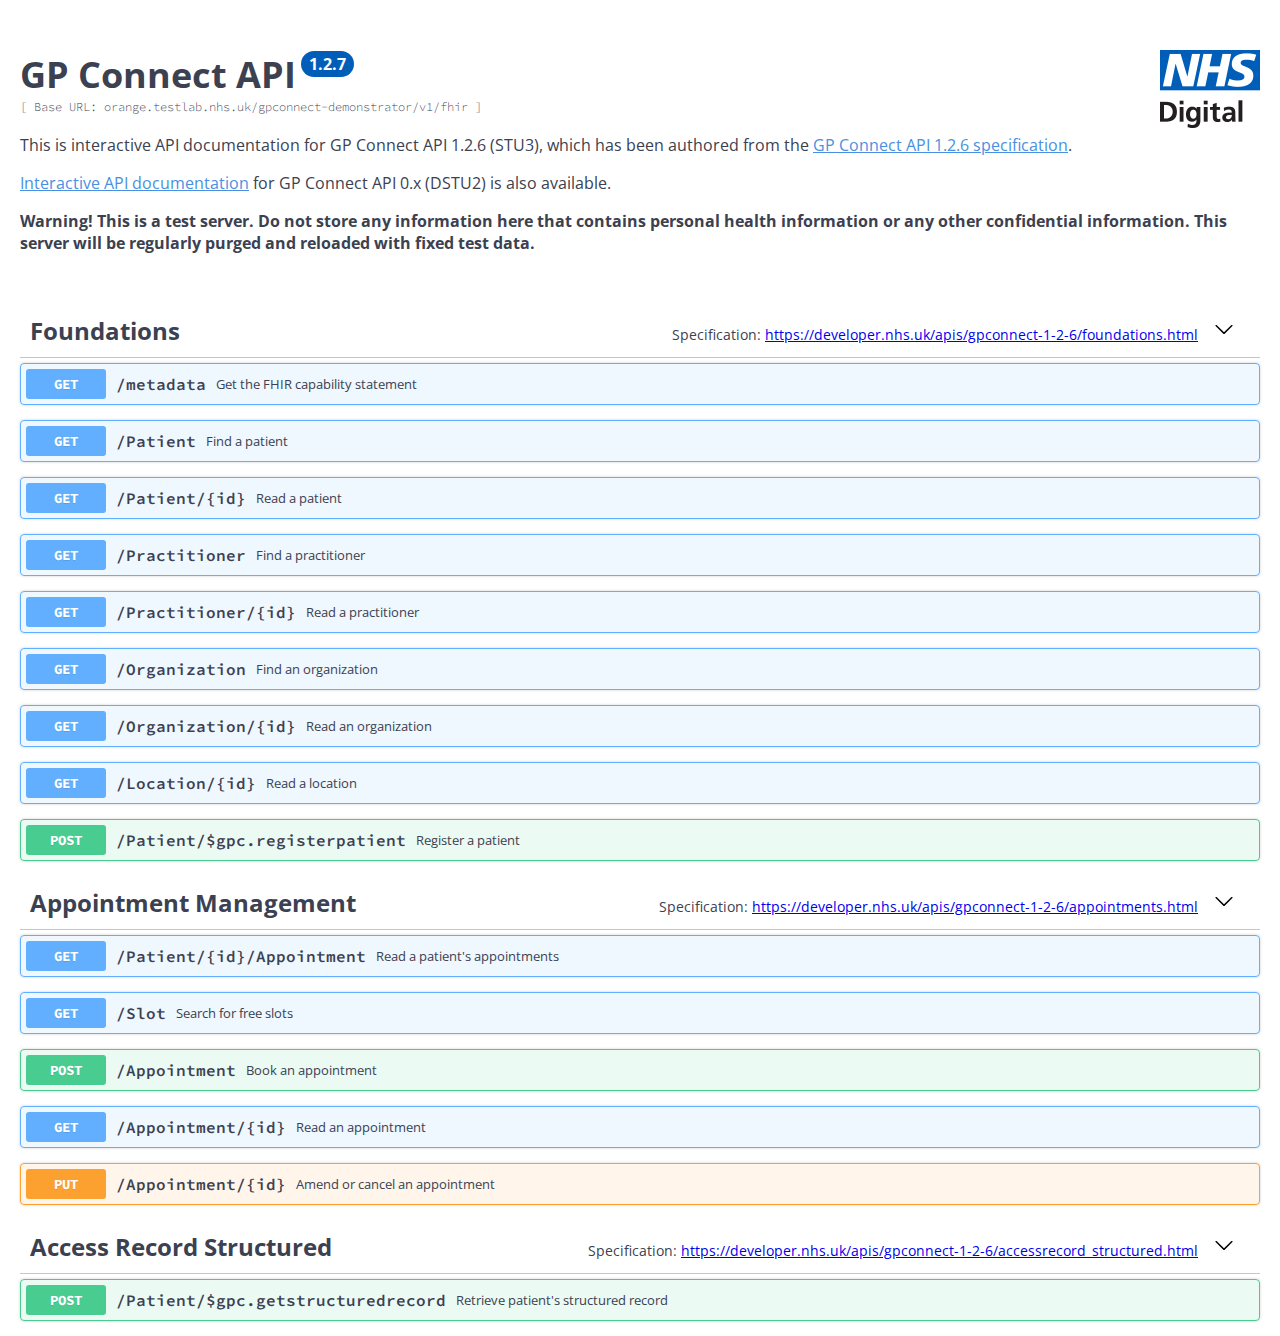
==== appointments/index.html @ 19027435 "1.2.7 changes" ====
<!-- HTML for static distribution bundle build -->
<!DOCTYPE html>
<html lang="en">
<head>
  <meta charset="UTF-8">
  <title>GP Connect 1.x Appointment Management/ Foundations - Interactive API Documentation</title>
  <link href="https://fonts.googleapis.com/css?family=Open+Sans:400,700|Source+Code+Pro:300,600|Titillium+Web:400,600,700" rel="stylesheet">
  <link rel="stylesheet" type="text/css" href="../common-files/swagger-ui/swagger-ui.css" >
  <link rel="stylesheet" type="text/css" href="../common-files/custom-styles.css" >
  <style>
    html
    {
      box-sizing: border-box;
      overflow: -moz-scrollbars-vertical;
      overflow-y: scroll;
    }
    *,
    *:before,
    *:after
    {
      box-sizing: inherit;
    }

    body {
      margin:0;
      /*background: #fafafa;*/
    }
  </style>
</head>

<body>

<svg xmlns="http://www.w3.org/2000/svg" xmlns:xlink="http://www.w3.org/1999/xlink" style="position:absolute;width:0;height:0">
  <defs>
    <symbol viewBox="0 0 20 20" id="unlocked">
          <path d="M15.8 8H14V5.6C14 2.703 12.665 1 10 1 7.334 1 6 2.703 6 5.6V6h2v-.801C8 3.754 8.797 3 10 3c1.203 0 2 .754 2 2.199V8H4c-.553 0-1 .646-1 1.199V17c0 .549.428 1.139.951 1.307l1.197.387C5.672 18.861 6.55 19 7.1 19h5.8c.549 0 1.428-.139 1.951-.307l1.196-.387c.524-.167.953-.757.953-1.306V9.199C17 8.646 16.352 8 15.8 8z"></path>
    </symbol>

    <symbol viewBox="0 0 20 20" id="locked">
      <path d="M15.8 8H14V5.6C14 2.703 12.665 1 10 1 7.334 1 6 2.703 6 5.6V8H4c-.553 0-1 .646-1 1.199V17c0 .549.428 1.139.951 1.307l1.197.387C5.672 18.861 6.55 19 7.1 19h5.8c.549 0 1.428-.139 1.951-.307l1.196-.387c.524-.167.953-.757.953-1.306V9.199C17 8.646 16.352 8 15.8 8zM12 8H8V5.199C8 3.754 8.797 3 10 3c1.203 0 2 .754 2 2.199V8z"/>
    </symbol>

    <symbol viewBox="0 0 20 20" id="close">
      <path d="M14.348 14.849c-.469.469-1.229.469-1.697 0L10 11.819l-2.651 3.029c-.469.469-1.229.469-1.697 0-.469-.469-.469-1.229 0-1.697l2.758-3.15-2.759-3.152c-.469-.469-.469-1.228 0-1.697.469-.469 1.228-.469 1.697 0L10 8.183l2.651-3.031c.469-.469 1.228-.469 1.697 0 .469.469.469 1.229 0 1.697l-2.758 3.152 2.758 3.15c.469.469.469 1.229 0 1.698z"/>
    </symbol>

    <symbol viewBox="0 0 20 20" id="large-arrow">
      <path d="M13.25 10L6.109 2.58c-.268-.27-.268-.707 0-.979.268-.27.701-.27.969 0l7.83 7.908c.268.271.268.709 0 .979l-7.83 7.908c-.268.271-.701.27-.969 0-.268-.269-.268-.707 0-.979L13.25 10z"/>
    </symbol>

    <symbol viewBox="0 0 20 20" id="large-arrow-down">
      <path d="M17.418 6.109c.272-.268.709-.268.979 0s.271.701 0 .969l-7.908 7.83c-.27.268-.707.268-.979 0l-7.908-7.83c-.27-.268-.27-.701 0-.969.271-.268.709-.268.979 0L10 13.25l7.418-7.141z"/>
    </symbol>


    <symbol viewBox="0 0 24 24" id="jump-to">
      <path d="M19 7v4H5.83l3.58-3.59L8 6l-6 6 6 6 1.41-1.41L5.83 13H21V7z"/>
    </symbol>

    <symbol viewBox="0 0 24 24" id="expand">
      <path d="M10 18h4v-2h-4v2zM3 6v2h18V6H3zm3 7h12v-2H6v2z"/>
    </symbol>

  </defs>
</svg>

<div id="swagger-ui"></div>

<script src="../common-files/swagger-ui/swagger-ui-bundle.js"> </script>
<script src="../common-files/swagger-ui/swagger-ui-standalone-preset.js"> </script>
<script src="../common-files/custom-script.js"> </script>
<script>
window.onload = function() {
  
  // Build a system
  const ui = SwaggerUIBundle({
    url: location.protocol + "//" + location.host + location.pathname.substring(0, location.pathname.lastIndexOf('/')) + "/gpconnect-swagger.yaml?" + Math.floor(Math.random() * 1000000000), // prevent caching",
    dom_id: '#swagger-ui',
    deepLinking: true,
    requestInterceptor: function(request) {
      request.headers.Authorization = 'Bearer eyJhbGciOiJub25lIiwidHlwIjoiSldUIn0.' + customScript.processJWTBody(request.headers.Authorization) + '.';
      return request;
    },
    presets: [
      SwaggerUIBundle.presets.apis,
    ],
    plugins: [
      SwaggerUIBundle.plugins.DownloadUrl
    ]
  })

  window.ui = ui
}
</script>
</body>

</html>
---- common-files/swagger-ui/swagger-ui.css ----
.swagger-ui{
  /*! normalize.css v7.0.0 | MIT License | github.com/necolas/normalize.css */font-family:Open Sans,sans-serif;color:#3b4151}.swagger-ui html{line-height:1.15;-ms-text-size-adjust:100%;-webkit-text-size-adjust:100%}.swagger-ui body{margin:0}.swagger-ui article,.swagger-ui aside,.swagger-ui footer,.swagger-ui header,.swagger-ui nav,.swagger-ui section{display:block}.swagger-ui h1{font-size:2em;margin:.67em 0}.swagger-ui figcaption,.swagger-ui figure,.swagger-ui main{display:block}.swagger-ui figure{margin:1em 40px}.swagger-ui hr{-webkit-box-sizing:content-box;box-sizing:content-box;height:0;overflow:visible}.swagger-ui pre{font-family:monospace,monospace;font-size:1em}.swagger-ui a{background-color:transparent;-webkit-text-decoration-skip:objects}.swagger-ui abbr[title]{border-bottom:none;text-decoration:underline;text-decoration:underline dotted}.swagger-ui b,.swagger-ui strong{font-weight:inherit;font-weight:bolder}.swagger-ui code,.swagger-ui kbd,.swagger-ui samp{font-family:monospace,monospace;font-size:1em}.swagger-ui dfn{font-style:italic}.swagger-ui mark{background-color:#ff0;color:#000}.swagger-ui small{font-size:80%}.swagger-ui sub,.swagger-ui sup{font-size:75%;line-height:0;position:relative;vertical-align:baseline}.swagger-ui sub{bottom:-.25em}.swagger-ui sup{top:-.5em}.swagger-ui audio,.swagger-ui video{display:inline-block}.swagger-ui audio:not([controls]){display:none;height:0}.swagger-ui img{border-style:none}.swagger-ui svg:not(:root){overflow:hidden}.swagger-ui button,.swagger-ui input,.swagger-ui optgroup,.swagger-ui select,.swagger-ui textarea{font-family:sans-serif;font-size:100%;line-height:1.15;margin:0}.swagger-ui button,.swagger-ui input{overflow:visible}.swagger-ui button,.swagger-ui select{text-transform:none}.swagger-ui [type=reset],.swagger-ui [type=submit],.swagger-ui button,.swagger-ui html [type=button]{-webkit-appearance:button}.swagger-ui [type=button]::-moz-focus-inner,.swagger-ui [type=reset]::-moz-focus-inner,.swagger-ui [type=submit]::-moz-focus-inner,.swagger-ui button::-moz-focus-inner{border-style:none;padding:0}.swagger-ui [type=button]:-moz-focusring,.swagger-ui [type=reset]:-moz-focusring,.swagger-ui [type=submit]:-moz-focusring,.swagger-ui button:-moz-focusring{outline:1px dotted ButtonText}.swagger-ui fieldset{padding:.35em .75em .625em}.swagger-ui legend{-webkit-box-sizing:border-box;box-sizing:border-box;color:inherit;display:table;max-width:100%;padding:0;white-space:normal}.swagger-ui progress{display:inline-block;vertical-align:baseline}.swagger-ui textarea{overflow:auto}.swagger-ui [type=checkbox],.swagger-ui [type=radio]{-webkit-box-sizing:border-box;box-sizing:border-box;padding:0}.swagger-ui [type=number]::-webkit-inner-spin-button,.swagger-ui [type=number]::-webkit-outer-spin-button{height:auto}.swagger-ui [type=search]{-webkit-appearance:textfield;outline-offset:-2px}.swagger-ui [type=search]::-webkit-search-cancel-button,.swagger-ui [type=search]::-webkit-search-decoration{-webkit-appearance:none}.swagger-ui ::-webkit-file-upload-button{-webkit-appearance:button;font:inherit}.swagger-ui details,.swagger-ui menu{display:block}.swagger-ui summary{display:list-item}.swagger-ui canvas{display:inline-block}.swagger-ui [hidden],.swagger-ui template{display:none}.swagger-ui .debug *{outline:1px solid gold}.swagger-ui .debug-white *{outline:1px solid #fff}.swagger-ui .debug-black *{outline:1px solid #000}.swagger-ui .debug-grid{background:transparent url([data-uri]) repeat 0 0}.swagger-ui .debug-grid-16{background:transparent url([data-uri]) repeat 0 0}.swagger-ui .debug-grid-8-solid{background:#fff url([data-uri]) repeat 0 0}.swagger-ui .debug-grid-16-solid{background:#fff url([data-uri]) repeat 0 0}.swagger-ui .border-box,.swagger-ui a,.swagger-ui article,.swagger-ui body,.swagger-ui code,.swagger-ui dd,.swagger-ui div,.swagger-ui dl,.swagger-ui dt,.swagger-ui fieldset,.swagger-ui footer,.swagger-ui form,.swagger-ui h1,.swagger-ui h2,.swagger-ui h3,.swagger-ui h4,.swagger-ui h5,.swagger-ui h6,.swagger-ui header,.swagger-ui html,.swagger-ui input[type=email],.swagger-ui input[type=number],.swagger-ui input[type=password],.swagger-ui input[type=tel],.swagger-ui input[type=text],.swagger-ui input[type=url],.swagger-ui legend,.swagger-ui li,.swagger-ui main,.swagger-ui ol,.swagger-ui p,.swagger-ui pre,.swagger-ui section,.swagger-ui table,.swagger-ui td,.swagger-ui textarea,.swagger-ui th,.swagger-ui tr,.swagger-ui ul{-webkit-box-sizing:border-box;box-sizing:border-box}.swagger-ui .aspect-ratio{height:0;position:relative}.swagger-ui .aspect-ratio--16x9{padding-bottom:56.25%}.swagger-ui .aspect-ratio--9x16{padding-bottom:177.77%}.swagger-ui .aspect-ratio--4x3{padding-bottom:75%}.swagger-ui .aspect-ratio--3x4{padding-bottom:133.33%}.swagger-ui .aspect-ratio--6x4{padding-bottom:66.6%}.swagger-ui .aspect-ratio--4x6{padding-bottom:150%}.swagger-ui .aspect-ratio--8x5{padding-bottom:62.5%}.swagger-ui .aspect-ratio--5x8{padding-bottom:160%}.swagger-ui .aspect-ratio--7x5{padding-bottom:71.42%}.swagger-ui .aspect-ratio--5x7{padding-bottom:140%}.swagger-ui .aspect-ratio--1x1{padding-bottom:100%}.swagger-ui .aspect-ratio--object{position:absolute;top:0;right:0;bottom:0;left:0;width:100%;height:100%;z-index:100}@media screen and (min-width:30em){.swagger-ui .aspect-ratio-ns{height:0;position:relative}.swagger-ui .aspect-ratio--16x9-ns{padding-bottom:56.25%}.swagger-ui .aspect-ratio--9x16-ns{padding-bottom:177.77%}.swagger-ui .aspect-ratio--4x3-ns{padding-bottom:75%}.swagger-ui .aspect-ratio--3x4-ns{padding-bottom:133.33%}.swagger-ui .aspect-ratio--6x4-ns{padding-bottom:66.6%}.swagger-ui .aspect-ratio--4x6-ns{padding-bottom:150%}.swagger-ui .aspect-ratio--8x5-ns{padding-bottom:62.5%}.swagger-ui .aspect-ratio--5x8-ns{padding-bottom:160%}.swagger-ui .aspect-ratio--7x5-ns{padding-bottom:71.42%}.swagger-ui .aspect-ratio--5x7-ns{padding-bottom:140%}.swagger-ui .aspect-ratio--1x1-ns{padding-bottom:100%}.swagger-ui .aspect-ratio--object-ns{position:absolute;top:0;right:0;bottom:0;left:0;width:100%;height:100%;z-index:100}}@media screen and (min-width:30em) and (max-width:60em){.swagger-ui .aspect-ratio-m{height:0;position:relative}.swagger-ui .aspect-ratio--16x9-m{padding-bottom:56.25%}.swagger-ui .aspect-ratio--9x16-m{padding-bottom:177.77%}.swagger-ui .aspect-ratio--4x3-m{padding-bottom:75%}.swagger-ui .aspect-ratio--3x4-m{padding-bottom:133.33%}.swagger-ui .aspect-ratio--6x4-m{padding-bottom:66.6%}.swagger-ui .aspect-ratio--4x6-m{padding-bottom:150%}.swagger-ui .aspect-ratio--8x5-m{padding-bottom:62.5%}.swagger-ui .aspect-ratio--5x8-m{padding-bottom:160%}.swagger-ui .aspect-ratio--7x5-m{padding-bottom:71.42%}.swagger-ui .aspect-ratio--5x7-m{padding-bottom:140%}.swagger-ui .aspect-ratio--1x1-m{padding-bottom:100%}.swagger-ui .aspect-ratio--object-m{position:absolute;top:0;right:0;bottom:0;left:0;width:100%;height:100%;z-index:100}}@media screen and (min-width:60em){.swagger-ui .aspect-ratio-l{height:0;position:relative}.swagger-ui .aspect-ratio--16x9-l{padding-bottom:56.25%}.swagger-ui .aspect-ratio--9x16-l{padding-bottom:177.77%}.swagger-ui .aspect-ratio--4x3-l{padding-bottom:75%}.swagger-ui .aspect-ratio--3x4-l{padding-bottom:133.33%}.swagger-ui .aspect-ratio--6x4-l{padding-bottom:66.6%}.swagger-ui .aspect-ratio--4x6-l{padding-bottom:150%}.swagger-ui .aspect-ratio--8x5-l{padding-bottom:62.5%}.swagger-ui .aspect-ratio--5x8-l{padding-bottom:160%}.swagger-ui .aspect-ratio--7x5-l{padding-bottom:71.42%}.swagger-ui .aspect-ratio--5x7-l{padding-bottom:140%}.swagger-ui .aspect-ratio--1x1-l{padding-bottom:100%}.swagger-ui .aspect-ratio--object-l{position:absolute;top:0;right:0;bottom:0;left:0;width:100%;height:100%;z-index:100}}.swagger-ui img{max-width:100%}.swagger-ui .cover{background-size:cover!important}.swagger-ui .contain{background-size:contain!important}@media screen and (min-width:30em){.swagger-ui .cover-ns{background-size:cover!important}.swagger-ui .contain-ns{background-size:contain!important}}@media screen and (min-width:30em) and (max-width:60em){.swagger-ui .cover-m{background-size:cover!important}.swagger-ui .contain-m{background-size:contain!important}}@media screen and (min-width:60em){.swagger-ui .cover-l{background-size:cover!important}.swagger-ui .contain-l{background-size:contain!important}}.swagger-ui .bg-center{background-repeat:no-repeat;background-position:50%}.swagger-ui .bg-top{background-repeat:no-repeat;background-position:top}.swagger-ui .bg-right{background-repeat:no-repeat;background-position:100%}.swagger-ui .bg-bottom{background-repeat:no-repeat;background-position:bottom}.swagger-ui .bg-left{background-repeat:no-repeat;background-position:0}@media screen and (min-width:30em){.swagger-ui .bg-center-ns{background-repeat:no-repeat;background-position:50%}.swagger-ui .bg-top-ns{background-repeat:no-repeat;background-position:top}.swagger-ui .bg-right-ns{background-repeat:no-repeat;background-position:100%}.swagger-ui .bg-bottom-ns{background-repeat:no-repeat;background-position:bottom}.swagger-ui .bg-left-ns{background-repeat:no-repeat;background-position:0}}@media screen and (min-width:30em) and (max-width:60em){.swagger-ui .bg-center-m{background-repeat:no-repeat;background-position:50%}.swagger-ui .bg-top-m{background-repeat:no-repeat;background-position:top}.swagger-ui .bg-right-m{background-repeat:no-repeat;background-position:100%}.swagger-ui .bg-bottom-m{background-repeat:no-repeat;background-position:bottom}.swagger-ui .bg-left-m{background-repeat:no-repeat;background-position:0}}@media screen and (min-width:60em){.swagger-ui .bg-center-l{background-repeat:no-repeat;background-position:50%}.swagger-ui .bg-top-l{background-repeat:no-repeat;background-position:top}.swagger-ui .bg-right-l{background-repeat:no-repeat;background-position:100%}.swagger-ui .bg-bottom-l{background-repeat:no-repeat;background-position:bottom}.swagger-ui .bg-left-l{background-repeat:no-repeat;background-position:0}}.swagger-ui .outline{outline:1px solid}.swagger-ui .outline-transparent{outline:1px solid transparent}.swagger-ui .outline-0{outline:0}@media screen and (min-width:30em){.swagger-ui .outline-ns{outline:1px solid}.swagger-ui .outline-transparent-ns{outline:1px solid transparent}.swagger-ui .outline-0-ns{outline:0}}@media screen and (min-width:30em) and (max-width:60em){.swagger-ui .outline-m{outline:1px solid}.swagger-ui .outline-transparent-m{outline:1px solid transparent}.swagger-ui .outline-0-m{outline:0}}@media screen and (min-width:60em){.swagger-ui .outline-l{outline:1px solid}.swagger-ui .outline-transparent-l{outline:1px solid transparent}.swagger-ui .outline-0-l{outline:0}}.swagger-ui .ba{border-style:solid;border-width:1px}.swagger-ui .bt{border-top-style:solid;border-top-width:1px}.swagger-ui .br{border-right-style:solid;border-right-width:1px}.swagger-ui .bb{border-bottom-style:solid;border-bottom-width:1px}.swagger-ui .bl{border-left-style:solid;border-left-width:1px}.swagger-ui .bn{border-style:none;border-width:0}@media screen and (min-width:30em){.swagger-ui .ba-ns{border-style:solid;border-width:1px}.swagger-ui .bt-ns{border-top-style:solid;border-top-width:1px}.swagger-ui .br-ns{border-right-style:solid;border-right-width:1px}.swagger-ui .bb-ns{border-bottom-style:solid;border-bottom-width:1px}.swagger-ui .bl-ns{border-left-style:solid;border-left-width:1px}.swagger-ui .bn-ns{border-style:none;border-width:0}}@media screen and (min-width:30em) and (max-width:60em){.swagger-ui .ba-m{border-style:solid;border-width:1px}.swagger-ui .bt-m{border-top-style:solid;border-top-width:1px}.swagger-ui .br-m{border-right-style:solid;border-right-width:1px}.swagger-ui .bb-m{border-bottom-style:solid;border-bottom-width:1px}.swagger-ui .bl-m{border-left-style:solid;border-left-width:1px}.swagger-ui .bn-m{border-style:none;border-width:0}}@media screen and (min-width:60em){.swagger-ui .ba-l{border-style:solid;border-width:1px}.swagger-ui .bt-l{border-top-style:solid;border-top-width:1px}.swagger-ui .br-l{border-right-style:solid;border-right-width:1px}.swagger-ui .bb-l{border-bottom-style:solid;border-bottom-width:1px}.swagger-ui .bl-l{border-left-style:solid;border-left-width:1px}.swagger-ui .bn-l{border-style:none;border-width:0}}.swagger-ui .b--black{border-color:#000}.swagger-ui .b--near-black{border-color:#111}.swagger-ui .b--dark-gray{border-color:#333}.swagger-ui .b--mid-gray{border-color:#555}.swagger-ui .b--gray{border-color:#777}.swagger-ui .b--silver{border-color:#999}.swagger-ui .b--light-silver{border-color:#aaa}.swagger-ui .b--moon-gray{border-color:#ccc}.swagger-ui .b--light-gray{border-color:#eee}.swagger-ui .b--near-white{border-color:#f4f4f4}.swagger-ui .b--white{border-color:#fff}.swagger-ui .b--white-90{border-color:hsla(0,0%,100%,.9)}.swagger-ui .b--white-80{border-color:hsla(0,0%,100%,.8)}.swagger-ui .b--white-70{border-color:hsla(0,0%,100%,.7)}.swagger-ui .b--white-60{border-color:hsla(0,0%,100%,.6)}.swagger-ui .b--white-50{border-color:hsla(0,0%,100%,.5)}.swagger-ui .b--white-40{border-color:hsla(0,0%,100%,.4)}.swagger-ui .b--white-30{border-color:hsla(0,0%,100%,.3)}.swagger-ui .b--white-20{border-color:hsla(0,0%,100%,.2)}.swagger-ui .b--white-10{border-color:hsla(0,0%,100%,.1)}.swagger-ui .b--white-05{border-color:hsla(0,0%,100%,.05)}.swagger-ui .b--white-025{border-color:hsla(0,0%,100%,.025)}.swagger-ui .b--white-0125{border-color:hsla(0,0%,100%,.0125)}.swagger-ui .b--black-90{border-color:rgba(0,0,0,.9)}.swagger-ui .b--black-80{border-color:rgba(0,0,0,.8)}.swagger-ui .b--black-70{border-color:rgba(0,0,0,.7)}.swagger-ui .b--black-60{border-color:rgba(0,0,0,.6)}.swagger-ui .b--black-50{border-color:rgba(0,0,0,.5)}.swagger-ui .b--black-40{border-color:rgba(0,0,0,.4)}.swagger-ui .b--black-30{border-color:rgba(0,0,0,.3)}.swagger-ui .b--black-20{border-color:rgba(0,0,0,.2)}.swagger-ui .b--black-10{border-color:rgba(0,0,0,.1)}.swagger-ui .b--black-05{border-color:rgba(0,0,0,.05)}.swagger-ui .b--black-025{border-color:rgba(0,0,0,.025)}.swagger-ui .b--black-0125{border-color:rgba(0,0,0,.0125)}.swagger-ui .b--dark-red{border-color:#e7040f}.swagger-ui .b--red{border-color:#ff4136}.swagger-ui .b--light-red{border-color:#ff725c}.swagger-ui .b--orange{border-color:#ff6300}.swagger-ui .b--gold{border-color:#ffb700}.swagger-ui .b--yellow{border-color:gold}.swagger-ui .b--light-yellow{border-color:#fbf1a9}.swagger-ui .b--purple{border-color:#5e2ca5}.swagger-ui .b--light-purple{border-color:#a463f2}.swagger-ui .b--dark-pink{border-color:#d5008f}.swagger-ui .b--hot-pink{border-color:#ff41b4}.swagger-ui .b--pink{border-color:#ff80cc}.swagger-ui .b--light-pink{border-color:#ffa3d7}.swagger-ui .b--dark-green{border-color:#137752}.swagger-ui .b--green{border-color:#19a974}.swagger-ui .b--light-green{border-color:#9eebcf}.swagger-ui .b--navy{border-color:#001b44}.swagger-ui .b--dark-blue{border-color:#00449e}.swagger-ui .b--blue{border-color:#357edd}.swagger-ui .b--light-blue{border-color:#96ccff}.swagger-ui .b--lightest-blue{border-color:#cdecff}.swagger-ui .b--washed-blue{border-color:#f6fffe}.swagger-ui .b--washed-green{border-color:#e8fdf5}.swagger-ui .b--washed-yellow{border-color:#fffceb}.swagger-ui .b--washed-red{border-color:#ffdfdf}.swagger-ui .b--transparent{border-color:transparent}.swagger-ui .b--inherit{border-color:inherit}.swagger-ui .br0{border-radius:0}.swagger-ui .br1{border-radius:.125rem}.swagger-ui .br2{border-radius:.25rem}.swagger-ui .br3{border-radius:.5rem}.swagger-ui .br4{border-radius:1rem}.swagger-ui .br-100{border-radius:100%}.swagger-ui .br-pill{border-radius:9999px}.swagger-ui .br--bottom{border-top-left-radius:0;border-top-right-radius:0}.swagger-ui .br--top{border-bottom-left-radius:0;border-bottom-right-radius:0}.swagger-ui .br--right{border-top-left-radius:0;border-bottom-left-radius:0}.swagger-ui .br--left{border-top-right-radius:0;border-bottom-right-radius:0}@media screen and (min-width:30em){.swagger-ui .br0-ns{border-radius:0}.swagger-ui .br1-ns{border-radius:.125rem}.swagger-ui .br2-ns{border-radius:.25rem}.swagger-ui .br3-ns{border-radius:.5rem}.swagger-ui .br4-ns{border-radius:1rem}.swagger-ui .br-100-ns{border-radius:100%}.swagger-ui .br-pill-ns{border-radius:9999px}.swagger-ui .br--bottom-ns{border-top-left-radius:0;border-top-right-radius:0}.swagger-ui .br--top-ns{border-bottom-left-radius:0;border-bottom-right-radius:0}.swagger-ui .br--right-ns{border-top-left-radius:0;border-bottom-left-radius:0}.swagger-ui .br--left-ns{border-top-right-radius:0;border-bottom-right-radius:0}}@media screen and (min-width:30em) and (max-width:60em){.swagger-ui .br0-m{border-radius:0}.swagger-ui .br1-m{border-radius:.125rem}.swagger-ui .br2-m{border-radius:.25rem}.swagger-ui .br3-m{border-radius:.5rem}.swagger-ui .br4-m{border-radius:1rem}.swagger-ui .br-100-m{border-radius:100%}.swagger-ui .br-pill-m{border-radius:9999px}.swagger-ui .br--bottom-m{border-top-left-radius:0;border-top-right-radius:0}.swagger-ui .br--top-m{border-bottom-left-radius:0;border-bottom-right-radius:0}.swagger-ui .br--right-m{border-top-left-radius:0;border-bottom-left-radius:0}.swagger-ui .br--left-m{border-top-right-radius:0;border-bottom-right-radius:0}}@media screen and (min-width:60em){.swagger-ui .br0-l{border-radius:0}.swagger-ui .br1-l{border-radius:.125rem}.swagger-ui .br2-l{border-radius:.25rem}.swagger-ui .br3-l{border-radius:.5rem}.swagger-ui .br4-l{border-radius:1rem}.swagger-ui .br-100-l{border-radius:100%}.swagger-ui .br-pill-l{border-radius:9999px}.swagger-ui .br--bottom-l{border-radius-top-left:0;border-radius-top-right:0}.swagger-ui .br--top-l{border-bottom-left-radius:0;border-bottom-right-radius:0}.swagger-ui .br--right-l{border-top-left-radius:0;border-bottom-left-radius:0}.swagger-ui .br--left-l{border-top-right-radius:0;border-bottom-right-radius:0}}.swagger-ui .b--dotted{border-style:dotted}.swagger-ui .b--dashed{border-style:dashed}.swagger-ui .b--solid{border-style:solid}.swagger-ui .b--none{border-style:none}@media screen and (min-width:30em){.swagger-ui .b--dotted-ns{border-style:dotted}.swagger-ui .b--dashed-ns{border-style:dashed}.swagger-ui .b--solid-ns{border-style:solid}.swagger-ui .b--none-ns{border-style:none}}@media screen and (min-width:30em) and (max-width:60em){.swagger-ui .b--dotted-m{border-style:dotted}.swagger-ui .b--dashed-m{border-style:dashed}.swagger-ui .b--solid-m{border-style:solid}.swagger-ui .b--none-m{border-style:none}}@media screen and (min-width:60em){.swagger-ui .b--dotted-l{border-style:dotted}.swagger-ui .b--dashed-l{border-style:dashed}.swagger-ui .b--solid-l{border-style:solid}.swagger-ui .b--none-l{border-style:none}}.swagger-ui .bw0{border-width:0}.swagger-ui .bw1{border-width:.125rem}.swagger-ui .bw2{border-width:.25rem}.swagger-ui .bw3{border-width:.5rem}.swagger-ui .bw4{border-width:1rem}.swagger-ui .bw5{border-width:2rem}.swagger-ui .bt-0{border-top-width:0}.swagger-ui .br-0{border-right-width:0}.swagger-ui .bb-0{border-bottom-width:0}.swagger-ui .bl-0{border-left-width:0}@media screen and (min-width:30em){.swagger-ui .bw0-ns{border-width:0}.swagger-ui .bw1-ns{border-width:.125rem}.swagger-ui .bw2-ns{border-width:.25rem}.swagger-ui .bw3-ns{border-width:.5rem}.swagger-ui .bw4-ns{border-width:1rem}.swagger-ui .bw5-ns{border-width:2rem}.swagger-ui .bt-0-ns{border-top-width:0}.swagger-ui .br-0-ns{border-right-width:0}.swagger-ui .bb-0-ns{border-bottom-width:0}.swagger-ui .bl-0-ns{border-left-width:0}}@media screen and (min-width:30em) and (max-width:60em){.swagger-ui .bw0-m{border-width:0}.swagger-ui .bw1-m{border-width:.125rem}.swagger-ui .bw2-m{border-width:.25rem}.swagger-ui .bw3-m{border-width:.5rem}.swagger-ui .bw4-m{border-width:1rem}.swagger-ui .bw5-m{border-width:2rem}.swagger-ui .bt-0-m{border-top-width:0}.swagger-ui .br-0-m{border-right-width:0}.swagger-ui .bb-0-m{border-bottom-width:0}.swagger-ui .bl-0-m{border-left-width:0}}@media screen and (min-width:60em){.swagger-ui .bw0-l{border-width:0}.swagger-ui .bw1-l{border-width:.125rem}.swagger-ui .bw2-l{border-width:.25rem}.swagger-ui .bw3-l{border-width:.5rem}.swagger-ui .bw4-l{border-width:1rem}.swagger-ui .bw5-l{border-width:2rem}.swagger-ui .bt-0-l{border-top-width:0}.swagger-ui .br-0-l{border-right-width:0}.swagger-ui .bb-0-l{border-bottom-width:0}.swagger-ui .bl-0-l{border-left-width:0}}.swagger-ui .shadow-1{-webkit-box-shadow:0 0 4px 2px rgba(0,0,0,.2);box-shadow:0 0 4px 2px rgba(0,0,0,.2)}.swagger-ui .shadow-2{-webkit-box-shadow:0 0 8px 2px rgba(0,0,0,.2);box-shadow:0 0 8px 2px rgba(0,0,0,.2)}.swagger-ui .shadow-3{-webkit-box-shadow:2px 2px 4px 2px rgba(0,0,0,.2);box-shadow:2px 2px 4px 2px rgba(0,0,0,.2)}.swagger-ui .shadow-4{-webkit-box-shadow:2px 2px 8px 0 rgba(0,0,0,.2);box-shadow:2px 2px 8px 0 rgba(0,0,0,.2)}.swagger-ui .shadow-5{-webkit-box-shadow:4px 4px 8px 0 rgba(0,0,0,.2);box-shadow:4px 4px 8px 0 rgba(0,0,0,.2)}@media screen and (min-width:30em){.swagger-ui .shadow-1-ns{-webkit-box-shadow:0 0 4px 2px rgba(0,0,0,.2);box-shadow:0 0 4px 2px rgba(0,0,0,.2)}.swagger-ui .shadow-2-ns{-webkit-box-shadow:0 0 8px 2px rgba(0,0,0,.2);box-shadow:0 0 8px 2px rgba(0,0,0,.2)}.swagger-ui .shadow-3-ns{-webkit-box-shadow:2px 2px 4px 2px rgba(0,0,0,.2);box-shadow:2px 2px 4px 2px rgba(0,0,0,.2)}.swagger-ui .shadow-4-ns{-webkit-box-shadow:2px 2px 8px 0 rgba(0,0,0,.2);box-shadow:2px 2px 8px 0 rgba(0,0,0,.2)}.swagger-ui .shadow-5-ns{-webkit-box-shadow:4px 4px 8px 0 rgba(0,0,0,.2);box-shadow:4px 4px 8px 0 rgba(0,0,0,.2)}}@media screen and (min-width:30em) and (max-width:60em){.swagger-ui .shadow-1-m{-webkit-box-shadow:0 0 4px 2px rgba(0,0,0,.2);box-shadow:0 0 4px 2px rgba(0,0,0,.2)}.swagger-ui .shadow-2-m{-webkit-box-shadow:0 0 8px 2px rgba(0,0,0,.2);box-shadow:0 0 8px 2px rgba(0,0,0,.2)}.swagger-ui .shadow-3-m{-webkit-box-shadow:2px 2px 4px 2px rgba(0,0,0,.2);box-shadow:2px 2px 4px 2px rgba(0,0,0,.2)}.swagger-ui .shadow-4-m{-webkit-box-shadow:2px 2px 8px 0 rgba(0,0,0,.2);box-shadow:2px 2px 8px 0 rgba(0,0,0,.2)}.swagger-ui .shadow-5-m{-webkit-box-shadow:4px 4px 8px 0 rgba(0,0,0,.2);box-shadow:4px 4px 8px 0 rgba(0,0,0,.2)}}@media screen and (min-width:60em){.swagger-ui .shadow-1-l{-webkit-box-shadow:0 0 4px 2px rgba(0,0,0,.2);box-shadow:0 0 4px 2px rgba(0,0,0,.2)}.swagger-ui .shadow-2-l{-webkit-box-shadow:0 0 8px 2px rgba(0,0,0,.2);box-shadow:0 0 8px 2px rgba(0,0,0,.2)}.swagger-ui .shadow-3-l{-webkit-box-shadow:2px 2px 4px 2px rgba(0,0,0,.2);box-shadow:2px 2px 4px 2px rgba(0,0,0,.2)}.swagger-ui .shadow-4-l{-webkit-box-shadow:2px 2px 8px 0 rgba(0,0,0,.2);box-shadow:2px 2px 8px 0 rgba(0,0,0,.2)}.swagger-ui .shadow-5-l{-webkit-box-shadow:4px 4px 8px 0 rgba(0,0,0,.2);box-shadow:4px 4px 8px 0 rgba(0,0,0,.2)}}.swagger-ui .pre{overflow-x:auto;overflow-y:hidden;overflow:scroll}.swagger-ui .top-0{top:0}.swagger-ui .right-0{right:0}.swagger-ui .bottom-0{bottom:0}.swagger-ui .left-0{left:0}.swagger-ui .top-1{top:1rem}.swagger-ui .right-1{right:1rem}.swagger-ui .bottom-1{bottom:1rem}.swagger-ui .left-1{left:1rem}.swagger-ui .top-2{top:2rem}.swagger-ui .right-2{right:2rem}.swagger-ui .bottom-2{bottom:2rem}.swagger-ui .left-2{left:2rem}.swagger-ui .top--1{top:-1rem}.swagger-ui .right--1{right:-1rem}.swagger-ui .bottom--1{bottom:-1rem}.swagger-ui .left--1{left:-1rem}.swagger-ui .top--2{top:-2rem}.swagger-ui .right--2{right:-2rem}.swagger-ui .bottom--2{bottom:-2rem}.swagger-ui .left--2{left:-2rem}.swagger-ui .absolute--fill{top:0;right:0;bottom:0;left:0}@media screen and (min-width:30em){.swagger-ui .top-0-ns{top:0}.swagger-ui .left-0-ns{left:0}.swagger-ui .right-0-ns{right:0}.swagger-ui .bottom-0-ns{bottom:0}.swagger-ui .top-1-ns{top:1rem}.swagger-ui .left-1-ns{left:1rem}.swagger-ui .right-1-ns{right:1rem}.swagger-ui .bottom-1-ns{bottom:1rem}.swagger-ui .top-2-ns{top:2rem}.swagger-ui .left-2-ns{left:2rem}.swagger-ui .right-2-ns{right:2rem}.swagger-ui .bottom-2-ns{bottom:2rem}.swagger-ui .top--1-ns{top:-1rem}.swagger-ui .right--1-ns{right:-1rem}.swagger-ui .bottom--1-ns{bottom:-1rem}.swagger-ui .left--1-ns{left:-1rem}.swagger-ui .top--2-ns{top:-2rem}.swagger-ui .right--2-ns{right:-2rem}.swagger-ui .bottom--2-ns{bottom:-2rem}.swagger-ui .left--2-ns{left:-2rem}.swagger-ui .absolute--fill-ns{top:0;right:0;bottom:0;left:0}}@media screen and (min-width:30em) and (max-width:60em){.swagger-ui .top-0-m{top:0}.swagger-ui .left-0-m{left:0}.swagger-ui .right-0-m{right:0}.swagger-ui .bottom-0-m{bottom:0}.swagger-ui .top-1-m{top:1rem}.swagger-ui .left-1-m{left:1rem}.swagger-ui .right-1-m{right:1rem}.swagger-ui .bottom-1-m{bottom:1rem}.swagger-ui .top-2-m{top:2rem}.swagger-ui .left-2-m{left:2rem}.swagger-ui .right-2-m{right:2rem}.swagger-ui .bottom-2-m{bottom:2rem}.swagger-ui .top--1-m{top:-1rem}.swagger-ui .right--1-m{right:-1rem}.swagger-ui .bottom--1-m{bottom:-1rem}.swagger-ui .left--1-m{left:-1rem}.swagger-ui .top--2-m{top:-2rem}.swagger-ui .right--2-m{right:-2rem}.swagger-ui .bottom--2-m{bottom:-2rem}.swagger-ui .left--2-m{left:-2rem}.swagger-ui .absolute--fill-m{top:0;right:0;bottom:0;left:0}}@media screen and (min-width:60em){.swagger-ui .top-0-l{top:0}.swagger-ui .left-0-l{left:0}.swagger-ui .right-0-l{right:0}.swagger-ui .bottom-0-l{bottom:0}.swagger-ui .top-1-l{top:1rem}.swagger-ui .left-1-l{left:1rem}.swagger-ui .right-1-l{right:1rem}.swagger-ui .bottom-1-l{bottom:1rem}.swagger-ui .top-2-l{top:2rem}.swagger-ui .left-2-l{left:2rem}.swagger-ui .right-2-l{right:2rem}.swagger-ui .bottom-2-l{bottom:2rem}.swagger-ui .top--1-l{top:-1rem}.swagger-ui .right--1-l{right:-1rem}.swagger-ui .bottom--1-l{bottom:-1rem}.swagger-ui .left--1-l{left:-1rem}.swagger-ui .top--2-l{top:-2rem}.swagger-ui .right--2-l{right:-2rem}.swagger-ui .bottom--2-l{bottom:-2rem}.swagger-ui .left--2-l{left:-2rem}.swagger-ui .absolute--fill-l{top:0;right:0;bottom:0;left:0}}.swagger-ui .cf:after,.swagger-ui .cf:before{content:" ";display:table}.swagger-ui .cf:after{clear:both}.swagger-ui .cf{*zoom:1}.swagger-ui .cl{clear:left}.swagger-ui .cr{clear:right}.swagger-ui .cb{clear:both}.swagger-ui .cn{clear:none}@media screen and (min-width:30em){.swagger-ui .cl-ns{clear:left}.swagger-ui .cr-ns{clear:right}.swagger-ui .cb-ns{clear:both}.swagger-ui .cn-ns{clear:none}}@media screen and (min-width:30em) and (max-width:60em){.swagger-ui .cl-m{clear:left}.swagger-ui .cr-m{clear:right}.swagger-ui .cb-m{clear:both}.swagger-ui .cn-m{clear:none}}@media screen and (min-width:60em){.swagger-ui .cl-l{clear:left}.swagger-ui .cr-l{clear:right}.swagger-ui .cb-l{clear:both}.swagger-ui .cn-l{clear:none}}.swagger-ui .dn{display:none}.swagger-ui .di{display:inline}.swagger-ui .db{display:block}.swagger-ui .dib{display:inline-block}.swagger-ui .dit{display:inline-table}.swagger-ui .dt{display:table}.swagger-ui .dtc{display:table-cell}.swagger-ui .dt-row{display:table-row}.swagger-ui .dt-row-group{display:table-row-group}.swagger-ui .dt-column{display:table-column}.swagger-ui .dt-column-group{display:table-column-group}.swagger-ui .dt--fixed{table-layout:fixed;width:100%}@media screen and (min-width:30em){.swagger-ui .dn-ns{display:none}.swagger-ui .di-ns{display:inline}.swagger-ui .db-ns{display:block}.swagger-ui .dib-ns{display:inline-block}.swagger-ui .dit-ns{display:inline-table}.swagger-ui .dt-ns{display:table}.swagger-ui .dtc-ns{display:table-cell}.swagger-ui .dt-row-ns{display:table-row}.swagger-ui .dt-row-group-ns{display:table-row-group}.swagger-ui .dt-column-ns{display:table-column}.swagger-ui .dt-column-group-ns{display:table-column-group}.swagger-ui .dt--fixed-ns{table-layout:fixed;width:100%}}@media screen and (min-width:30em) and (max-width:60em){.swagger-ui .dn-m{display:none}.swagger-ui .di-m{display:inline}.swagger-ui .db-m{display:block}.swagger-ui .dib-m{display:inline-block}.swagger-ui .dit-m{display:inline-table}.swagger-ui .dt-m{display:table}.swagger-ui .dtc-m{display:table-cell}.swagger-ui .dt-row-m{display:table-row}.swagger-ui .dt-row-group-m{display:table-row-group}.swagger-ui .dt-column-m{display:table-column}.swagger-ui .dt-column-group-m{display:table-column-group}.swagger-ui .dt--fixed-m{table-layout:fixed;width:100%}}@media screen and (min-width:60em){.swagger-ui .dn-l{display:none}.swagger-ui .di-l{display:inline}.swagger-ui .db-l{display:block}.swagger-ui .dib-l{display:inline-block}.swagger-ui .dit-l{display:inline-table}.swagger-ui .dt-l{display:table}.swagger-ui .dtc-l{display:table-cell}.swagger-ui .dt-row-l{display:table-row}.swagger-ui .dt-row-group-l{display:table-row-group}.swagger-ui .dt-column-l{display:table-column}.swagger-ui .dt-column-group-l{display:table-column-group}.swagger-ui .dt--fixed-l{table-layout:fixed;width:100%}}.swagger-ui .flex{display:-webkit-box;display:-ms-flexbox;display:flex}.swagger-ui .inline-flex{display:-webkit-inline-box;display:-ms-inline-flexbox;display:inline-flex}.swagger-ui .flex-auto{-webkit-box-flex:1;-ms-flex:1 1 auto;flex:1 1 auto;min-width:0;min-height:0}.swagger-ui .flex-none{-webkit-box-flex:0;-ms-flex:none;flex:none}.swagger-ui .flex-column{-webkit-box-orient:vertical;-webkit-box-direction:normal;-ms-flex-direction:column;flex-direction:column}.swagger-ui .flex-row{-webkit-box-orient:horizontal;-webkit-box-direction:normal;-ms-flex-direction:row;flex-direction:row}.swagger-ui .flex-wrap{-ms-flex-wrap:wrap;flex-wrap:wrap}.swagger-ui .flex-nowrap{-ms-flex-wrap:nowrap;flex-wrap:nowrap}.swagger-ui .flex-wrap-reverse{-ms-flex-wrap:wrap-reverse;flex-wrap:wrap-reverse}.swagger-ui .flex-column-reverse{-webkit-box-orient:vertical;-webkit-box-direction:reverse;-ms-flex-direction:column-reverse;flex-direction:column-reverse}.swagger-ui .flex-row-reverse{-webkit-box-orient:horizontal;-webkit-box-direction:reverse;-ms-flex-direction:row-reverse;flex-direction:row-reverse}.swagger-ui .items-start{-webkit-box-align:start;-ms-flex-align:start;align-items:flex-start}.swagger-ui .items-end{-webkit-box-align:end;-ms-flex-align:end;align-items:flex-end}.swagger-ui .items-center{-webkit-box-align:center;-ms-flex-align:center;align-items:center}.swagger-ui .items-baseline{-webkit-box-align:baseline;-ms-flex-align:baseline;align-items:baseline}.swagger-ui .items-stretch{-webkit-box-align:stretch;-ms-flex-align:stretch;align-items:stretch}.swagger-ui .self-start{-ms-flex-item-align:start;align-self:flex-start}.swagger-ui .self-end{-ms-flex-item-align:end;align-self:flex-end}.swagger-ui .self-center{-ms-flex-item-align:center;align-self:center}.swagger-ui .self-baseline{-ms-flex-item-align:baseline;align-self:baseline}.swagger-ui .self-stretch{-ms-flex-item-align:stretch;align-self:stretch}.swagger-ui .justify-start{-webkit-box-pack:start;-ms-flex-pack:start;justify-content:flex-start}.swagger-ui .justify-end{-webkit-box-pack:end;-ms-flex-pack:end;justify-content:flex-end}.swagger-ui .justify-center{-webkit-box-pack:center;-ms-flex-pack:center;justify-content:center}.swagger-ui .justify-between{-webkit-box-pack:justify;-ms-flex-pack:justify;justify-content:space-between}.swagger-ui .justify-around{-ms-flex-pack:distribute;justify-content:space-around}.swagger-ui .content-start{-ms-flex-line-pack:start;align-content:flex-start}.swagger-ui .content-end{-ms-flex-line-pack:end;align-content:flex-end}.swagger-ui .content-center{-ms-flex-line-pack:center;align-content:center}.swagger-ui .content-between{-ms-flex-line-pack:justify;align-content:space-between}.swagger-ui .content-around{-ms-flex-line-pack:distribute;align-content:space-around}.swagger-ui .content-stretch{-ms-flex-line-pack:stretch;align-content:stretch}.swagger-ui .order-0{-webkit-box-ordinal-group:1;-ms-flex-order:0;order:0}.swagger-ui .order-1{-webkit-box-ordinal-group:2;-ms-flex-order:1;order:1}.swagger-ui .order-2{-webkit-box-ordinal-group:3;-ms-flex-order:2;order:2}.swagger-ui .order-3{-webkit-box-ordinal-group:4;-ms-flex-order:3;order:3}.swagger-ui .order-4{-webkit-box-ordinal-group:5;-ms-flex-order:4;order:4}.swagger-ui .order-5{-webkit-box-ordinal-group:6;-ms-flex-order:5;order:5}.swagger-ui .order-6{-webkit-box-ordinal-group:7;-ms-flex-order:6;order:6}.swagger-ui .order-7{-webkit-box-ordinal-group:8;-ms-flex-order:7;order:7}.swagger-ui .order-8{-webkit-box-ordinal-group:9;-ms-flex-order:8;order:8}.swagger-ui .order-last{-webkit-box-ordinal-group:100000;-ms-flex-order:99999;order:99999}.swagger-ui .flex-grow-0{-webkit-box-flex:0;-ms-flex-positive:0;flex-grow:0}.swagger-ui .flex-grow-1{-webkit-box-flex:1;-ms-flex-positive:1;flex-grow:1}.swagger-ui .flex-shrink-0{-ms-flex-negative:0;flex-shrink:0}.swagger-ui .flex-shrink-1{-ms-flex-negative:1;flex-shrink:1}@media screen and (min-width:30em){.swagger-ui .flex-ns{display:-webkit-box;display:-ms-flexbox;display:flex}.swagger-ui .inline-flex-ns{display:-webkit-inline-box;display:-ms-inline-flexbox;display:inline-flex}.swagger-ui .flex-auto-ns{-webkit-box-flex:1;-ms-flex:1 1 auto;flex:1 1 auto;min-width:0;min-height:0}.swagger-ui .flex-none-ns{-webkit-box-flex:0;-ms-flex:none;flex:none}.swagger-ui .flex-column-ns{-webkit-box-orient:vertical;-webkit-box-direction:normal;-ms-flex-direction:column;flex-direction:column}.swagger-ui .flex-row-ns{-webkit-box-orient:horizontal;-webkit-box-direction:normal;-ms-flex-direction:row;flex-direction:row}.swagger-ui .flex-wrap-ns{-ms-flex-wrap:wrap;flex-wrap:wrap}.swagger-ui .flex-nowrap-ns{-ms-flex-wrap:nowrap;flex-wrap:nowrap}.swagger-ui .flex-wrap-reverse-ns{-ms-flex-wrap:wrap-reverse;flex-wrap:wrap-reverse}.swagger-ui .flex-column-reverse-ns{-webkit-box-orient:vertical;-webkit-box-direction:reverse;-ms-flex-direction:column-reverse;flex-direction:column-reverse}.swagger-ui .flex-row-reverse-ns{-webkit-box-orient:horizontal;-webkit-box-direction:reverse;-ms-flex-direction:row-reverse;flex-direction:row-reverse}.swagger-ui .items-start-ns{-webkit-box-align:start;-ms-flex-align:start;align-items:flex-start}.swagger-ui .items-end-ns{-webkit-box-align:end;-ms-flex-align:end;align-items:flex-end}.swagger-ui .items-center-ns{-webkit-box-align:center;-ms-flex-align:center;align-items:center}.swagger-ui .items-baseline-ns{-webkit-box-align:baseline;-ms-flex-align:baseline;align-items:baseline}.swagger-ui .items-stretch-ns{-webkit-box-align:stretch;-ms-flex-align:stretch;align-items:stretch}.swagger-ui .self-start-ns{-ms-flex-item-align:start;align-self:flex-start}.swagger-ui .self-end-ns{-ms-flex-item-align:end;align-self:flex-end}.swagger-ui .self-center-ns{-ms-flex-item-align:center;align-self:center}.swagger-ui .self-baseline-ns{-ms-flex-item-align:baseline;align-self:baseline}.swagger-ui .self-stretch-ns{-ms-flex-item-align:stretch;align-self:stretch}.swagger-ui .justify-start-ns{-webkit-box-pack:start;-ms-flex-pack:start;justify-content:flex-start}.swagger-ui .justify-end-ns{-webkit-box-pack:end;-ms-flex-pack:end;justify-content:flex-end}.swagger-ui .justify-center-ns{-webkit-box-pack:center;-ms-flex-pack:center;justify-content:center}.swagger-ui .justify-between-ns{-webkit-box-pack:justify;-ms-flex-pack:justify;justify-content:space-between}.swagger-ui .justify-around-ns{-ms-flex-pack:distribute;justify-content:space-around}.swagger-ui .content-start-ns{-ms-flex-line-pack:start;align-content:flex-start}.swagger-ui .content-end-ns{-ms-flex-line-pack:end;align-content:flex-end}.swagger-ui .content-center-ns{-ms-flex-line-pack:center;align-content:center}.swagger-ui .content-between-ns{-ms-flex-line-pack:justify;align-content:space-between}.swagger-ui .content-around-ns{-ms-flex-line-pack:distribute;align-content:space-around}.swagger-ui .content-stretch-ns{-ms-flex-line-pack:stretch;align-content:stretch}.swagger-ui .order-0-ns{-webkit-box-ordinal-group:1;-ms-flex-order:0;order:0}.swagger-ui .order-1-ns{-webkit-box-ordinal-group:2;-ms-flex-order:1;order:1}.swagger-ui .order-2-ns{-webkit-box-ordinal-group:3;-ms-flex-order:2;order:2}.swagger-ui .order-3-ns{-webkit-box-ordinal-group:4;-ms-flex-order:3;order:3}.swagger-ui .order-4-ns{-webkit-box-ordinal-group:5;-ms-flex-order:4;order:4}.swagger-ui .order-5-ns{-webkit-box-ordinal-group:6;-ms-flex-order:5;order:5}.swagger-ui .order-6-ns{-webkit-box-ordinal-group:7;-ms-flex-order:6;order:6}.swagger-ui .order-7-ns{-webkit-box-ordinal-group:8;-ms-flex-order:7;order:7}.swagger-ui .order-8-ns{-webkit-box-ordinal-group:9;-ms-flex-order:8;order:8}.swagger-ui .order-last-ns{-webkit-box-ordinal-group:100000;-ms-flex-order:99999;order:99999}.swagger-ui .flex-grow-0-ns{-webkit-box-flex:0;-ms-flex-positive:0;flex-grow:0}.swagger-ui .flex-grow-1-ns{-webkit-box-flex:1;-ms-flex-positive:1;flex-grow:1}.swagger-ui .flex-shrink-0-ns{-ms-flex-negative:0;flex-shrink:0}.swagger-ui .flex-shrink-1-ns{-ms-flex-negative:1;flex-shrink:1}}@media screen and (min-width:30em) and (max-width:60em){.swagger-ui .flex-m{display:-webkit-box;display:-ms-flexbox;display:flex}.swagger-ui .inline-flex-m{display:-webkit-inline-box;display:-ms-inline-flexbox;display:inline-flex}.swagger-ui .flex-auto-m{-webkit-box-flex:1;-ms-flex:1 1 auto;flex:1 1 auto;min-width:0;min-height:0}.swagger-ui .flex-none-m{-webkit-box-flex:0;-ms-flex:none;flex:none}.swagger-ui .flex-column-m{-webkit-box-orient:vertical;-webkit-box-direction:normal;-ms-flex-direction:column;flex-direction:column}.swagger-ui .flex-row-m{-webkit-box-orient:horizontal;-webkit-box-direction:normal;-ms-flex-direction:row;flex-direction:row}.swagger-ui .flex-wrap-m{-ms-flex-wrap:wrap;flex-wrap:wrap}.swagger-ui .flex-nowrap-m{-ms-flex-wrap:nowrap;flex-wrap:nowrap}.swagger-ui .flex-wrap-reverse-m{-ms-flex-wrap:wrap-reverse;flex-wrap:wrap-reverse}.swagger-ui .flex-column-reverse-m{-webkit-box-orient:vertical;-webkit-box-direction:reverse;-ms-flex-direction:column-reverse;flex-direction:column-reverse}.swagger-ui .flex-row-reverse-m{-webkit-box-orient:horizontal;-webkit-box-direction:reverse;-ms-flex-direction:row-reverse;flex-direction:row-reverse}.swagger-ui .items-start-m{-webkit-box-align:start;-ms-flex-align:start;align-items:flex-start}.swagger-ui .items-end-m{-webkit-box-align:end;-ms-flex-align:end;align-items:flex-end}.swagger-ui .items-center-m{-webkit-box-align:center;-ms-flex-align:center;align-items:center}.swagger-ui .items-baseline-m{-webkit-box-align:baseline;-ms-flex-align:baseline;align-items:baseline}.swagger-ui .items-stretch-m{-webkit-box-align:stretch;-ms-flex-align:stretch;align-items:stretch}.swagger-ui .self-start-m{-ms-flex-item-align:start;align-self:flex-start}.swagger-ui .self-end-m{-ms-flex-item-align:end;align-self:flex-end}.swagger-ui .self-center-m{-ms-flex-item-align:center;align-self:center}.swagger-ui .self-baseline-m{-ms-flex-item-align:baseline;align-self:baseline}.swagger-ui .self-stretch-m{-ms-flex-item-align:stretch;align-self:stretch}.swagger-ui .justify-start-m{-webkit-box-pack:start;-ms-flex-pack:start;justify-content:flex-start}.swagger-ui .justify-end-m{-webkit-box-pack:end;-ms-flex-pack:end;justify-content:flex-end}.swagger-ui .justify-center-m{-webkit-box-pack:center;-ms-flex-pack:center;justify-content:center}.swagger-ui .justify-between-m{-webkit-box-pack:justify;-ms-flex-pack:justify;justify-content:space-between}.swagger-ui .justify-around-m{-ms-flex-pack:distribute;justify-content:space-around}.swagger-ui .content-start-m{-ms-flex-line-pack:start;align-content:flex-start}.swagger-ui .content-end-m{-ms-flex-line-pack:end;align-content:flex-end}.swagger-ui .content-center-m{-ms-flex-line-pack:center;align-content:center}.swagger-ui .content-between-m{-ms-flex-line-pack:justify;align-content:space-between}.swagger-ui .content-around-m{-ms-flex-line-pack:distribute;align-content:space-around}.swagger-ui .content-stretch-m{-ms-flex-line-pack:stretch;align-content:stretch}.swagger-ui .order-0-m{-webkit-box-ordinal-group:1;-ms-flex-order:0;order:0}.swagger-ui .order-1-m{-webkit-box-ordinal-group:2;-ms-flex-order:1;order:1}.swagger-ui .order-2-m{-webkit-box-ordinal-group:3;-ms-flex-order:2;order:2}.swagger-ui .order-3-m{-webkit-box-ordinal-group:4;-ms-flex-order:3;order:3}.swagger-ui .order-4-m{-webkit-box-ordinal-group:5;-ms-flex-order:4;order:4}.swagger-ui .order-5-m{-webkit-box-ordinal-group:6;-ms-flex-order:5;order:5}.swagger-ui .order-6-m{-webkit-box-ordinal-group:7;-ms-flex-order:6;order:6}.swagger-ui .order-7-m{-webkit-box-ordinal-group:8;-ms-flex-order:7;order:7}.swagger-ui .order-8-m{-webkit-box-ordinal-group:9;-ms-flex-order:8;order:8}.swagger-ui .order-last-m{-webkit-box-ordinal-group:100000;-ms-flex-order:99999;order:99999}.swagger-ui .flex-grow-0-m{-webkit-box-flex:0;-ms-flex-positive:0;flex-grow:0}.swagger-ui .flex-grow-1-m{-webkit-box-flex:1;-ms-flex-positive:1;flex-grow:1}.swagger-ui .flex-shrink-0-m{-ms-flex-negative:0;flex-shrink:0}.swagger-ui .flex-shrink-1-m{-ms-flex-negative:1;flex-shrink:1}}@media screen and (min-width:60em){.swagger-ui .flex-l{display:-webkit-box;display:-ms-flexbox;display:flex}.swagger-ui .inline-flex-l{display:-webkit-inline-box;display:-ms-inline-flexbox;display:inline-flex}.swagger-ui .flex-auto-l{-webkit-box-flex:1;-ms-flex:1 1 auto;flex:1 1 auto;min-width:0;min-height:0}.swagger-ui .flex-none-l{-webkit-box-flex:0;-ms-flex:none;flex:none}.swagger-ui .flex-column-l{-webkit-box-orient:vertical;-webkit-box-direction:normal;-ms-flex-direction:column;flex-direction:column}.swagger-ui .flex-row-l{-webkit-box-orient:horizontal;-webkit-box-direction:normal;-ms-flex-direction:row;flex-direction:row}.swagger-ui .flex-wrap-l{-ms-flex-wrap:wrap;flex-wrap:wrap}.swagger-ui .flex-nowrap-l{-ms-flex-wrap:nowrap;flex-wrap:nowrap}.swagger-ui .flex-wrap-reverse-l{-ms-flex-wrap:wrap-reverse;flex-wrap:wrap-reverse}.swagger-ui .flex-column-reverse-l{-webkit-box-orient:vertical;-webkit-box-direction:reverse;-ms-flex-direction:column-reverse;flex-direction:column-reverse}.swagger-ui .flex-row-reverse-l{-webkit-box-orient:horizontal;-webkit-box-direction:reverse;-ms-flex-direction:row-reverse;flex-direction:row-reverse}.swagger-ui .items-start-l{-webkit-box-align:start;-ms-flex-align:start;align-items:flex-start}.swagger-ui .items-end-l{-webkit-box-align:end;-ms-flex-align:end;align-items:flex-end}.swagger-ui .items-center-l{-webkit-box-align:center;-ms-flex-align:center;align-items:center}.swagger-ui .items-baseline-l{-webkit-box-align:baseline;-ms-flex-align:baseline;align-items:baseline}.swagger-ui .items-stretch-l{-webkit-box-align:stretch;-ms-flex-align:stretch;align-items:stretch}.swagger-ui .self-start-l{-ms-flex-item-align:start;align-self:flex-start}.swagger-ui .self-end-l{-ms-flex-item-align:end;align-self:flex-end}.swagger-ui .self-center-l{-ms-flex-item-align:center;align-self:center}.swagger-ui .self-baseline-l{-ms-flex-item-align:baseline;align-self:baseline}.swagger-ui .self-stretch-l{-ms-flex-item-align:stretch;align-self:stretch}.swagger-ui .justify-start-l{-webkit-box-pack:start;-ms-flex-pack:start;justify-content:flex-start}.swagger-ui .justify-end-l{-webkit-box-pack:end;-ms-flex-pack:end;justify-content:flex-end}.swagger-ui .justify-center-l{-webkit-box-pack:center;-ms-flex-pack:center;justify-content:center}.swagger-ui .justify-between-l{-webkit-box-pack:justify;-ms-flex-pack:justify;justify-content:space-between}.swagger-ui .justify-around-l{-ms-flex-pack:distribute;justify-content:space-around}.swagger-ui .content-start-l{-ms-flex-line-pack:start;align-content:flex-start}.swagger-ui .content-end-l{-ms-flex-line-pack:end;align-content:flex-end}.swagger-ui .content-center-l{-ms-flex-line-pack:center;align-content:center}.swagger-ui .content-between-l{-ms-flex-line-pack:justify;align-content:space-between}.swagger-ui .content-around-l{-ms-flex-line-pack:distribute;align-content:space-around}.swagger-ui .content-stretch-l{-ms-flex-line-pack:stretch;align-content:stretch}.swagger-ui .order-0-l{-webkit-box-ordinal-group:1;-ms-flex-order:0;order:0}.swagger-ui .order-1-l{-webkit-box-ordinal-group:2;-ms-flex-order:1;order:1}.swagger-ui .order-2-l{-webkit-box-ordinal-group:3;-ms-flex-order:2;order:2}.swagger-ui .order-3-l{-webkit-box-ordinal-group:4;-ms-flex-order:3;order:3}.swagger-ui .order-4-l{-webkit-box-ordinal-group:5;-ms-flex-order:4;order:4}.swagger-ui .order-5-l{-webkit-box-ordinal-group:6;-ms-flex-order:5;order:5}.swagger-ui .order-6-l{-webkit-box-ordinal-group:7;-ms-flex-order:6;order:6}.swagger-ui .order-7-l{-webkit-box-ordinal-group:8;-ms-flex-order:7;order:7}.swagger-ui .order-8-l{-webkit-box-ordinal-group:9;-ms-flex-order:8;order:8}.swagger-ui .order-last-l{-webkit-box-ordinal-group:100000;-ms-flex-order:99999;order:99999}.swagger-ui .flex-grow-0-l{-webkit-box-flex:0;-ms-flex-positive:0;flex-grow:0}.swagger-ui .flex-grow-1-l{-webkit-box-flex:1;-ms-flex-positive:1;flex-grow:1}.swagger-ui .flex-shrink-0-l{-ms-flex-negative:0;flex-shrink:0}.swagger-ui .flex-shrink-1-l{-ms-flex-negative:1;flex-shrink:1}}.swagger-ui .fl{float:left;_display:inline}.swagger-ui .fr{float:right;_display:inline}.swagger-ui .fn{float:none}@media screen and (min-width:30em){.swagger-ui .fl-ns{float:left;_display:inline}.swagger-ui .fr-ns{float:right;_display:inline}.swagger-ui .fn-ns{float:none}}@media screen and (min-width:30em) and (max-width:60em){.swagger-ui .fl-m{float:left;_display:inline}.swagger-ui .fr-m{float:right;_display:inline}.swagger-ui .fn-m{float:none}}@media screen and (min-width:60em){.swagger-ui .fl-l{float:left;_display:inline}.swagger-ui .fr-l{float:right;_display:inline}.swagger-ui .fn-l{float:none}}.swagger-ui .sans-serif{font-family:-apple-system,BlinkMacSystemFont,avenir next,avenir,helvetica,helvetica neue,ubuntu,roboto,noto,segoe ui,arial,sans-serif}.swagger-ui .serif{font-family:georgia,serif}.swagger-ui .system-sans-serif{font-family:sans-serif}.swagger-ui .system-serif{font-family:serif}.swagger-ui .code,.swagger-ui code{font-family:Consolas,monaco,monospace}.swagger-ui .courier{font-family:Courier Next,courier,monospace}.swagger-ui .helvetica{font-family:helvetica neue,helvetica,sans-serif}.swagger-ui .avenir{font-family:avenir next,avenir,sans-serif}.swagger-ui .athelas{font-family:athelas,georgia,serif}.swagger-ui .georgia{font-family:georgia,serif}.swagger-ui .times{font-family:times,serif}.swagger-ui .bodoni{font-family:Bodoni MT,serif}.swagger-ui .calisto{font-family:Calisto MT,serif}.swagger-ui .garamond{font-family:garamond,serif}.swagger-ui .baskerville{font-family:baskerville,serif}.swagger-ui .i{font-style:italic}.swagger-ui .fs-normal{font-style:normal}@media screen and (min-width:30em){.swagger-ui .i-ns{font-style:italic}.swagger-ui .fs-normal-ns{font-style:normal}}@media screen and (min-width:30em) and (max-width:60em){.swagger-ui .i-m{font-style:italic}.swagger-ui .fs-normal-m{font-style:normal}}@media screen and (min-width:60em){.swagger-ui .i-l{font-style:italic}.swagger-ui .fs-normal-l{font-style:normal}}.swagger-ui .normal{font-weight:400}.swagger-ui .b{font-weight:700}.swagger-ui .fw1{font-weight:100}.swagger-ui .fw2{font-weight:200}.swagger-ui .fw3{font-weight:300}.swagger-ui .fw4{font-weight:400}.swagger-ui .fw5{font-weight:500}.swagger-ui .fw6{font-weight:600}.swagger-ui .fw7{font-weight:700}.swagger-ui .fw8{font-weight:800}.swagger-ui .fw9{font-weight:900}@media screen and (min-width:30em){.swagger-ui .normal-ns{font-weight:400}.swagger-ui .b-ns{font-weight:700}.swagger-ui .fw1-ns{font-weight:100}.swagger-ui .fw2-ns{font-weight:200}.swagger-ui .fw3-ns{font-weight:300}.swagger-ui .fw4-ns{font-weight:400}.swagger-ui .fw5-ns{font-weight:500}.swagger-ui .fw6-ns{font-weight:600}.swagger-ui .fw7-ns{font-weight:700}.swagger-ui .fw8-ns{font-weight:800}.swagger-ui .fw9-ns{font-weight:900}}@media screen and (min-width:30em) and (max-width:60em){.swagger-ui .normal-m{font-weight:400}.swagger-ui .b-m{font-weight:700}.swagger-ui .fw1-m{font-weight:100}.swagger-ui .fw2-m{font-weight:200}.swagger-ui .fw3-m{font-weight:300}.swagger-ui .fw4-m{font-weight:400}.swagger-ui .fw5-m{font-weight:500}.swagger-ui .fw6-m{font-weight:600}.swagger-ui .fw7-m{font-weight:700}.swagger-ui .fw8-m{font-weight:800}.swagger-ui .fw9-m{font-weight:900}}@media screen and (min-width:60em){.swagger-ui .normal-l{font-weight:400}.swagger-ui .b-l{font-weight:700}.swagger-ui .fw1-l{font-weight:100}.swagger-ui .fw2-l{font-weight:200}.swagger-ui .fw3-l{font-weight:300}.swagger-ui .fw4-l{font-weight:400}.swagger-ui .fw5-l{font-weight:500}.swagger-ui .fw6-l{font-weight:600}.swagger-ui .fw7-l{font-weight:700}.swagger-ui .fw8-l{font-weight:800}.swagger-ui .fw9-l{font-weight:900}}.swagger-ui .input-reset{-webkit-appearance:none;-moz-appearance:none}.swagger-ui .button-reset::-moz-focus-inner,.swagger-ui .input-reset::-moz-focus-inner{border:0;padding:0}.swagger-ui .h1{height:1rem}.swagger-ui .h2{height:2rem}.swagger-ui .h3{height:4rem}.swagger-ui .h4{height:8rem}.swagger-ui .h5{height:16rem}.swagger-ui .h-25{height:25%}.swagger-ui .h-50{height:50%}.swagger-ui .h-75{height:75%}.swagger-ui .h-100{height:100%}.swagger-ui .min-h-100{min-height:100%}.swagger-ui .vh-25{height:25vh}.swagger-ui .vh-50{height:50vh}.swagger-ui .vh-75{height:75vh}.swagger-ui .vh-100{height:100vh}.swagger-ui .min-vh-100{min-height:100vh}.swagger-ui .h-auto{height:auto}.swagger-ui .h-inherit{height:inherit}@media screen and (min-width:30em){.swagger-ui .h1-ns{height:1rem}.swagger-ui .h2-ns{height:2rem}.swagger-ui .h3-ns{height:4rem}.swagger-ui .h4-ns{height:8rem}.swagger-ui .h5-ns{height:16rem}.swagger-ui .h-25-ns{height:25%}.swagger-ui .h-50-ns{height:50%}.swagger-ui .h-75-ns{height:75%}.swagger-ui .h-100-ns{height:100%}.swagger-ui .min-h-100-ns{min-height:100%}.swagger-ui .vh-25-ns{height:25vh}.swagger-ui .vh-50-ns{height:50vh}.swagger-ui .vh-75-ns{height:75vh}.swagger-ui .vh-100-ns{height:100vh}.swagger-ui .min-vh-100-ns{min-height:100vh}.swagger-ui .h-auto-ns{height:auto}.swagger-ui .h-inherit-ns{height:inherit}}@media screen and (min-width:30em) and (max-width:60em){.swagger-ui .h1-m{height:1rem}.swagger-ui .h2-m{height:2rem}.swagger-ui .h3-m{height:4rem}.swagger-ui .h4-m{height:8rem}.swagger-ui .h5-m{height:16rem}.swagger-ui .h-25-m{height:25%}.swagger-ui .h-50-m{height:50%}.swagger-ui .h-75-m{height:75%}.swagger-ui .h-100-m{height:100%}.swagger-ui .min-h-100-m{min-height:100%}.swagger-ui .vh-25-m{height:25vh}.swagger-ui .vh-50-m{height:50vh}.swagger-ui .vh-75-m{height:75vh}.swagger-ui .vh-100-m{height:100vh}.swagger-ui .min-vh-100-m{min-height:100vh}.swagger-ui .h-auto-m{height:auto}.swagger-ui .h-inherit-m{height:inherit}}@media screen and (min-width:60em){.swagger-ui .h1-l{height:1rem}.swagger-ui .h2-l{height:2rem}.swagger-ui .h3-l{height:4rem}.swagger-ui .h4-l{height:8rem}.swagger-ui .h5-l{height:16rem}.swagger-ui .h-25-l{height:25%}.swagger-ui .h-50-l{height:50%}.swagger-ui .h-75-l{height:75%}.swagger-ui .h-100-l{height:100%}.swagger-ui .min-h-100-l{min-height:100%}.swagger-ui .vh-25-l{height:25vh}.swagger-ui .vh-50-l{height:50vh}.swagger-ui .vh-75-l{height:75vh}.swagger-ui .vh-100-l{height:100vh}.swagger-ui .min-vh-100-l{min-height:100vh}.swagger-ui .h-auto-l{height:auto}.swagger-ui .h-inherit-l{height:inherit}}.swagger-ui .tracked{letter-spacing:.1em}.swagger-ui .tracked-tight{letter-spacing:-.05em}.swagger-ui .tracked-mega{letter-spacing:.25em}@media screen and (min-width:30em){.swagger-ui .tracked-ns{letter-spacing:.1em}.swagger-ui .tracked-tight-ns{letter-spacing:-.05em}.swagger-ui .tracked-mega-ns{letter-spacing:.25em}}@media screen and (min-width:30em) and (max-width:60em){.swagger-ui .tracked-m{letter-spacing:.1em}.swagger-ui .tracked-tight-m{letter-spacing:-.05em}.swagger-ui .tracked-mega-m{letter-spacing:.25em}}@media screen and (min-width:60em){.swagger-ui .tracked-l{letter-spacing:.1em}.swagger-ui .tracked-tight-l{letter-spacing:-.05em}.swagger-ui .tracked-mega-l{letter-spacing:.25em}}.swagger-ui .lh-solid{line-height:1}.swagger-ui .lh-title{line-height:1.25}.swagger-ui .lh-copy{line-height:1.5}@media screen and (min-width:30em){.swagger-ui .lh-solid-ns{line-height:1}.swagger-ui .lh-title-ns{line-height:1.25}.swagger-ui .lh-copy-ns{line-height:1.5}}@media screen and (min-width:30em) and (max-width:60em){.swagger-ui .lh-solid-m{line-height:1}.swagger-ui .lh-title-m{line-height:1.25}.swagger-ui .lh-copy-m{line-height:1.5}}@media screen and (min-width:60em){.swagger-ui .lh-solid-l{line-height:1}.swagger-ui .lh-title-l{line-height:1.25}.swagger-ui .lh-copy-l{line-height:1.5}}.swagger-ui .link{text-decoration:none}.swagger-ui .link,.swagger-ui .link:active,.swagger-ui .link:focus,.swagger-ui .link:hover,.swagger-ui .link:link,.swagger-ui .link:visited{-webkit-transition:color .15s ease-in;transition:color .15s ease-in}.swagger-ui .link:focus{outline:1px dotted currentColor}.swagger-ui .list{list-style-type:none}.swagger-ui .mw-100{max-width:100%}.swagger-ui .mw1{max-width:1rem}.swagger-ui .mw2{max-width:2rem}.swagger-ui .mw3{max-width:4rem}.swagger-ui .mw4{max-width:8rem}.swagger-ui .mw5{max-width:16rem}.swagger-ui .mw6{max-width:32rem}.swagger-ui .mw7{max-width:48rem}.swagger-ui .mw8{max-width:64rem}.swagger-ui .mw9{max-width:96rem}.swagger-ui .mw-none{max-width:none}@media screen and (min-width:30em){.swagger-ui .mw-100-ns{max-width:100%}.swagger-ui .mw1-ns{max-width:1rem}.swagger-ui .mw2-ns{max-width:2rem}.swagger-ui .mw3-ns{max-width:4rem}.swagger-ui .mw4-ns{max-width:8rem}.swagger-ui .mw5-ns{max-width:16rem}.swagger-ui .mw6-ns{max-width:32rem}.swagger-ui .mw7-ns{max-width:48rem}.swagger-ui .mw8-ns{max-width:64rem}.swagger-ui .mw9-ns{max-width:96rem}.swagger-ui .mw-none-ns{max-width:none}}@media screen and (min-width:30em) and (max-width:60em){.swagger-ui .mw-100-m{max-width:100%}.swagger-ui .mw1-m{max-width:1rem}.swagger-ui .mw2-m{max-width:2rem}.swagger-ui .mw3-m{max-width:4rem}.swagger-ui .mw4-m{max-width:8rem}.swagger-ui .mw5-m{max-width:16rem}.swagger-ui .mw6-m{max-width:32rem}.swagger-ui .mw7-m{max-width:48rem}.swagger-ui .mw8-m{max-width:64rem}.swagger-ui .mw9-m{max-width:96rem}.swagger-ui .mw-none-m{max-width:none}}@media screen and (min-width:60em){.swagger-ui .mw-100-l{max-width:100%}.swagger-ui .mw1-l{max-width:1rem}.swagger-ui .mw2-l{max-width:2rem}.swagger-ui .mw3-l{max-width:4rem}.swagger-ui .mw4-l{max-width:8rem}.swagger-ui .mw5-l{max-width:16rem}.swagger-ui .mw6-l{max-width:32rem}.swagger-ui .mw7-l{max-width:48rem}.swagger-ui .mw8-l{max-width:64rem}.swagger-ui .mw9-l{max-width:96rem}.swagger-ui .mw-none-l{max-width:none}}.swagger-ui .w1{width:1rem}.swagger-ui .w2{width:2rem}.swagger-ui .w3{width:4rem}.swagger-ui .w4{width:8rem}.swagger-ui .w5{width:16rem}.swagger-ui .w-10{width:10%}.swagger-ui .w-20{width:20%}.swagger-ui .w-25{width:25%}.swagger-ui .w-30{width:30%}.swagger-ui .w-33{width:33%}.swagger-ui .w-34{width:34%}.swagger-ui .w-40{width:40%}.swagger-ui .w-50{width:50%}.swagger-ui .w-60{width:60%}.swagger-ui .w-70{width:70%}.swagger-ui .w-75{width:75%}.swagger-ui .w-80{width:80%}.swagger-ui .w-90{width:90%}.swagger-ui .w-100{width:100%}.swagger-ui .w-third{width:33.33333%}.swagger-ui .w-two-thirds{width:66.66667%}.swagger-ui .w-auto{width:auto}@media screen and (min-width:30em){.swagger-ui .w1-ns{width:1rem}.swagger-ui .w2-ns{width:2rem}.swagger-ui .w3-ns{width:4rem}.swagger-ui .w4-ns{width:8rem}.swagger-ui .w5-ns{width:16rem}.swagger-ui .w-10-ns{width:10%}.swagger-ui .w-20-ns{width:20%}.swagger-ui .w-25-ns{width:25%}.swagger-ui .w-30-ns{width:30%}.swagger-ui .w-33-ns{width:33%}.swagger-ui .w-34-ns{width:34%}.swagger-ui .w-40-ns{width:40%}.swagger-ui .w-50-ns{width:50%}.swagger-ui .w-60-ns{width:60%}.swagger-ui .w-70-ns{width:70%}.swagger-ui .w-75-ns{width:75%}.swagger-ui .w-80-ns{width:80%}.swagger-ui .w-90-ns{width:90%}.swagger-ui .w-100-ns{width:100%}.swagger-ui .w-third-ns{width:33.33333%}.swagger-ui .w-two-thirds-ns{width:66.66667%}.swagger-ui .w-auto-ns{width:auto}}@media screen and (min-width:30em) and (max-width:60em){.swagger-ui .w1-m{width:1rem}.swagger-ui .w2-m{width:2rem}.swagger-ui .w3-m{width:4rem}.swagger-ui .w4-m{width:8rem}.swagger-ui .w5-m{width:16rem}.swagger-ui .w-10-m{width:10%}.swagger-ui .w-20-m{width:20%}.swagger-ui .w-25-m{width:25%}.swagger-ui .w-30-m{width:30%}.swagger-ui .w-33-m{width:33%}.swagger-ui .w-34-m{width:34%}.swagger-ui .w-40-m{width:40%}.swagger-ui .w-50-m{width:50%}.swagger-ui .w-60-m{width:60%}.swagger-ui .w-70-m{width:70%}.swagger-ui .w-75-m{width:75%}.swagger-ui .w-80-m{width:80%}.swagger-ui .w-90-m{width:90%}.swagger-ui .w-100-m{width:100%}.swagger-ui .w-third-m{width:33.33333%}.swagger-ui .w-two-thirds-m{width:66.66667%}.swagger-ui .w-auto-m{width:auto}}@media screen and (min-width:60em){.swagger-ui .w1-l{width:1rem}.swagger-ui .w2-l{width:2rem}.swagger-ui .w3-l{width:4rem}.swagger-ui .w4-l{width:8rem}.swagger-ui .w5-l{width:16rem}.swagger-ui .w-10-l{width:10%}.swagger-ui .w-20-l{width:20%}.swagger-ui .w-25-l{width:25%}.swagger-ui .w-30-l{width:30%}.swagger-ui .w-33-l{width:33%}.swagger-ui .w-34-l{width:34%}.swagger-ui .w-40-l{width:40%}.swagger-ui .w-50-l{width:50%}.swagger-ui .w-60-l{width:60%}.swagger-ui .w-70-l{width:70%}.swagger-ui .w-75-l{width:75%}.swagger-ui .w-80-l{width:80%}.swagger-ui .w-90-l{width:90%}.swagger-ui .w-100-l{width:100%}.swagger-ui .w-third-l{width:33.33333%}.swagger-ui .w-two-thirds-l{width:66.66667%}.swagger-ui .w-auto-l{width:auto}}.swagger-ui .overflow-visible{overflow:visible}.swagger-ui .overflow-hidden{overflow:hidden}.swagger-ui .overflow-scroll{overflow:scroll}.swagger-ui .overflow-auto{overflow:auto}.swagger-ui .overflow-x-visible{overflow-x:visible}.swagger-ui .overflow-x-hidden{overflow-x:hidden}.swagger-ui .overflow-x-scroll{overflow-x:scroll}.swagger-ui .overflow-x-auto{overflow-x:auto}.swagger-ui .overflow-y-visible{overflow-y:visible}.swagger-ui .overflow-y-hidden{overflow-y:hidden}.swagger-ui .overflow-y-scroll{overflow-y:scroll}.swagger-ui .overflow-y-auto{overflow-y:auto}@media screen and (min-width:30em){.swagger-ui .overflow-visible-ns{overflow:visible}.swagger-ui .overflow-hidden-ns{overflow:hidden}.swagger-ui .overflow-scroll-ns{overflow:scroll}.swagger-ui .overflow-auto-ns{overflow:auto}.swagger-ui .overflow-x-visible-ns{overflow-x:visible}.swagger-ui .overflow-x-hidden-ns{overflow-x:hidden}.swagger-ui .overflow-x-scroll-ns{overflow-x:scroll}.swagger-ui .overflow-x-auto-ns{overflow-x:auto}.swagger-ui .overflow-y-visible-ns{overflow-y:visible}.swagger-ui .overflow-y-hidden-ns{overflow-y:hidden}.swagger-ui .overflow-y-scroll-ns{overflow-y:scroll}.swagger-ui .overflow-y-auto-ns{overflow-y:auto}}@media screen and (min-width:30em) and (max-width:60em){.swagger-ui .overflow-visible-m{overflow:visible}.swagger-ui .overflow-hidden-m{overflow:hidden}.swagger-ui .overflow-scroll-m{overflow:scroll}.swagger-ui .overflow-auto-m{overflow:auto}.swagger-ui .overflow-x-visible-m{overflow-x:visible}.swagger-ui .overflow-x-hidden-m{overflow-x:hidden}.swagger-ui .overflow-x-scroll-m{overflow-x:scroll}.swagger-ui .overflow-x-auto-m{overflow-x:auto}.swagger-ui .overflow-y-visible-m{overflow-y:visible}.swagger-ui .overflow-y-hidden-m{overflow-y:hidden}.swagger-ui .overflow-y-scroll-m{overflow-y:scroll}.swagger-ui .overflow-y-auto-m{overflow-y:auto}}@media screen and (min-width:60em){.swagger-ui .overflow-visible-l{overflow:visible}.swagger-ui .overflow-hidden-l{overflow:hidden}.swagger-ui .overflow-scroll-l{overflow:scroll}.swagger-ui .overflow-auto-l{overflow:auto}.swagger-ui .overflow-x-visible-l{overflow-x:visible}.swagger-ui .overflow-x-hidden-l{overflow-x:hidden}.swagger-ui .overflow-x-scroll-l{overflow-x:scroll}.swagger-ui .overflow-x-auto-l{overflow-x:auto}.swagger-ui .overflow-y-visible-l{overflow-y:visible}.swagger-ui .overflow-y-hidden-l{overflow-y:hidden}.swagger-ui .overflow-y-scroll-l{overflow-y:scroll}.swagger-ui .overflow-y-auto-l{overflow-y:auto}}.swagger-ui .static{position:static}.swagger-ui .relative{position:relative}.swagger-ui .absolute{position:absolute}.swagger-ui .fixed{position:fixed}@media screen and (min-width:30em){.swagger-ui .static-ns{position:static}.swagger-ui .relative-ns{position:relative}.swagger-ui .absolute-ns{position:absolute}.swagger-ui .fixed-ns{position:fixed}}@media screen and (min-width:30em) and (max-width:60em){.swagger-ui .static-m{position:static}.swagger-ui .relative-m{position:relative}.swagger-ui .absolute-m{position:absolute}.swagger-ui .fixed-m{position:fixed}}@media screen and (min-width:60em){.swagger-ui .static-l{position:static}.swagger-ui .relative-l{position:relative}.swagger-ui .absolute-l{position:absolute}.swagger-ui .fixed-l{position:fixed}}.swagger-ui .o-100{opacity:1}.swagger-ui .o-90{opacity:.9}.swagger-ui .o-80{opacity:.8}.swagger-ui .o-70{opacity:.7}.swagger-ui .o-60{opacity:.6}.swagger-ui .o-50{opacity:.5}.swagger-ui .o-40{opacity:.4}.swagger-ui .o-30{opacity:.3}.swagger-ui .o-20{opacity:.2}.swagger-ui .o-10{opacity:.1}.swagger-ui .o-05{opacity:.05}.swagger-ui .o-025{opacity:.025}.swagger-ui .o-0{opacity:0}.swagger-ui .rotate-45{-webkit-transform:rotate(45deg);transform:rotate(45deg)}.swagger-ui .rotate-90{-webkit-transform:rotate(90deg);transform:rotate(90deg)}.swagger-ui .rotate-135{-webkit-transform:rotate(135deg);transform:rotate(135deg)}.swagger-ui .rotate-180{-webkit-transform:rotate(180deg);transform:rotate(180deg)}.swagger-ui .rotate-225{-webkit-transform:rotate(225deg);transform:rotate(225deg)}.swagger-ui .rotate-270{-webkit-transform:rotate(270deg);transform:rotate(270deg)}.swagger-ui .rotate-315{-webkit-transform:rotate(315deg);transform:rotate(315deg)}@media screen and (min-width:30em){.swagger-ui .rotate-45-ns{-webkit-transform:rotate(45deg);transform:rotate(45deg)}.swagger-ui .rotate-90-ns{-webkit-transform:rotate(90deg);transform:rotate(90deg)}.swagger-ui .rotate-135-ns{-webkit-transform:rotate(135deg);transform:rotate(135deg)}.swagger-ui .rotate-180-ns{-webkit-transform:rotate(180deg);transform:rotate(180deg)}.swagger-ui .rotate-225-ns{-webkit-transform:rotate(225deg);transform:rotate(225deg)}.swagger-ui .rotate-270-ns{-webkit-transform:rotate(270deg);transform:rotate(270deg)}.swagger-ui .rotate-315-ns{-webkit-transform:rotate(315deg);transform:rotate(315deg)}}@media screen and (min-width:30em) and (max-width:60em){.swagger-ui .rotate-45-m{-webkit-transform:rotate(45deg);transform:rotate(45deg)}.swagger-ui .rotate-90-m{-webkit-transform:rotate(90deg);transform:rotate(90deg)}.swagger-ui .rotate-135-m{-webkit-transform:rotate(135deg);transform:rotate(135deg)}.swagger-ui .rotate-180-m{-webkit-transform:rotate(180deg);transform:rotate(180deg)}.swagger-ui .rotate-225-m{-webkit-transform:rotate(225deg);transform:rotate(225deg)}.swagger-ui .rotate-270-m{-webkit-transform:rotate(270deg);transform:rotate(270deg)}.swagger-ui .rotate-315-m{-webkit-transform:rotate(315deg);transform:rotate(315deg)}}@media screen and (min-width:60em){.swagger-ui .rotate-45-l{-webkit-transform:rotate(45deg);transform:rotate(45deg)}.swagger-ui .rotate-90-l{-webkit-transform:rotate(90deg);transform:rotate(90deg)}.swagger-ui .rotate-135-l{-webkit-transform:rotate(135deg);transform:rotate(135deg)}.swagger-ui .rotate-180-l{-webkit-transform:rotate(180deg);transform:rotate(180deg)}.swagger-ui .rotate-225-l{-webkit-transform:rotate(225deg);transform:rotate(225deg)}.swagger-ui .rotate-270-l{-webkit-transform:rotate(270deg);transform:rotate(270deg)}.swagger-ui .rotate-315-l{-webkit-transform:rotate(315deg);transform:rotate(315deg)}}.swagger-ui .black-90{color:rgba(0,0,0,.9)}.swagger-ui .black-80{color:rgba(0,0,0,.8)}.swagger-ui .black-70{color:rgba(0,0,0,.7)}.swagger-ui .black-60{color:rgba(0,0,0,.6)}.swagger-ui .black-50{color:rgba(0,0,0,.5)}.swagger-ui .black-40{color:rgba(0,0,0,.4)}.swagger-ui .black-30{color:rgba(0,0,0,.3)}.swagger-ui .black-20{color:rgba(0,0,0,.2)}.swagger-ui .black-10{color:rgba(0,0,0,.1)}.swagger-ui .black-05{color:rgba(0,0,0,.05)}.swagger-ui .white-90{color:hsla(0,0%,100%,.9)}.swagger-ui .white-80{color:hsla(0,0%,100%,.8)}.swagger-ui .white-70{color:hsla(0,0%,100%,.7)}.swagger-ui .white-60{color:hsla(0,0%,100%,.6)}.swagger-ui .white-50{color:hsla(0,0%,100%,.5)}.swagger-ui .white-40{color:hsla(0,0%,100%,.4)}.swagger-ui .white-30{color:hsla(0,0%,100%,.3)}.swagger-ui .white-20{color:hsla(0,0%,100%,.2)}.swagger-ui .white-10{color:hsla(0,0%,100%,.1)}.swagger-ui .black{color:#000}.swagger-ui .near-black{color:#111}.swagger-ui .dark-gray{color:#333}.swagger-ui .mid-gray{color:#555}.swagger-ui .gray{color:#777}.swagger-ui .silver{color:#999}.swagger-ui .light-silver{color:#aaa}.swagger-ui .moon-gray{color:#ccc}.swagger-ui .light-gray{color:#eee}.swagger-ui .near-white{color:#f4f4f4}.swagger-ui .white{color:#fff}.swagger-ui .dark-red{color:#e7040f}.swagger-ui .red{color:#ff4136}.swagger-ui .light-red{color:#ff725c}.swagger-ui .orange{color:#ff6300}.swagger-ui .gold{color:#ffb700}.swagger-ui .yellow{color:gold}.swagger-ui .light-yellow{color:#fbf1a9}.swagger-ui .purple{color:#5e2ca5}.swagger-ui .light-purple{color:#a463f2}.swagger-ui .dark-pink{color:#d5008f}.swagger-ui .hot-pink{color:#ff41b4}.swagger-ui .pink{color:#ff80cc}.swagger-ui .light-pink{color:#ffa3d7}.swagger-ui .dark-green{color:#137752}.swagger-ui .green{color:#19a974}.swagger-ui .light-green{color:#9eebcf}.swagger-ui .navy{color:#001b44}.swagger-ui .dark-blue{color:#00449e}.swagger-ui .blue{color:#357edd}.swagger-ui .light-blue{color:#96ccff}.swagger-ui .lightest-blue{color:#cdecff}.swagger-ui .washed-blue{color:#f6fffe}.swagger-ui .washed-green{color:#e8fdf5}.swagger-ui .washed-yellow{color:#fffceb}.swagger-ui .washed-red{color:#ffdfdf}.swagger-ui .color-inherit{color:inherit}.swagger-ui .bg-black-90{background-color:rgba(0,0,0,.9)}.swagger-ui .bg-black-80{background-color:rgba(0,0,0,.8)}.swagger-ui .bg-black-70{background-color:rgba(0,0,0,.7)}.swagger-ui .bg-black-60{background-color:rgba(0,0,0,.6)}.swagger-ui .bg-black-50{background-color:rgba(0,0,0,.5)}.swagger-ui .bg-black-40{background-color:rgba(0,0,0,.4)}.swagger-ui .bg-black-30{background-color:rgba(0,0,0,.3)}.swagger-ui .bg-black-20{background-color:rgba(0,0,0,.2)}.swagger-ui .bg-black-10{background-color:rgba(0,0,0,.1)}.swagger-ui .bg-black-05{background-color:rgba(0,0,0,.05)}.swagger-ui .bg-white-90{background-color:hsla(0,0%,100%,.9)}.swagger-ui .bg-white-80{background-color:hsla(0,0%,100%,.8)}.swagger-ui .bg-white-70{background-color:hsla(0,0%,100%,.7)}.swagger-ui .bg-white-60{background-color:hsla(0,0%,100%,.6)}.swagger-ui .bg-white-50{background-color:hsla(0,0%,100%,.5)}.swagger-ui .bg-white-40{background-color:hsla(0,0%,100%,.4)}.swagger-ui .bg-white-30{background-color:hsla(0,0%,100%,.3)}.swagger-ui .bg-white-20{background-color:hsla(0,0%,100%,.2)}.swagger-ui .bg-white-10{background-color:hsla(0,0%,100%,.1)}.swagger-ui .bg-black{background-color:#000}.swagger-ui .bg-near-black{background-color:#111}.swagger-ui .bg-dark-gray{background-color:#333}.swagger-ui .bg-mid-gray{background-color:#555}.swagger-ui .bg-gray{background-color:#777}.swagger-ui .bg-silver{background-color:#999}.swagger-ui .bg-light-silver{background-color:#aaa}.swagger-ui .bg-moon-gray{background-color:#ccc}.swagger-ui .bg-light-gray{background-color:#eee}.swagger-ui .bg-near-white{background-color:#f4f4f4}.swagger-ui .bg-white{background-color:#fff}.swagger-ui .bg-transparent{background-color:transparent}.swagger-ui .bg-dark-red{background-color:#e7040f}.swagger-ui .bg-red{background-color:#ff4136}.swagger-ui .bg-light-red{background-color:#ff725c}.swagger-ui .bg-orange{background-color:#ff6300}.swagger-ui .bg-gold{background-color:#ffb700}.swagger-ui .bg-yellow{background-color:gold}.swagger-ui .bg-light-yellow{background-color:#fbf1a9}.swagger-ui .bg-purple{background-color:#5e2ca5}.swagger-ui .bg-light-purple{background-color:#a463f2}.swagger-ui .bg-dark-pink{background-color:#d5008f}.swagger-ui .bg-hot-pink{background-color:#ff41b4}.swagger-ui .bg-pink{background-color:#ff80cc}.swagger-ui .bg-light-pink{background-color:#ffa3d7}.swagger-ui .bg-dark-green{background-color:#137752}.swagger-ui .bg-green{background-color:#19a974}.swagger-ui .bg-light-green{background-color:#9eebcf}.swagger-ui .bg-navy{background-color:#001b44}.swagger-ui .bg-dark-blue{background-color:#00449e}.swagger-ui .bg-blue{background-color:#357edd}.swagger-ui .bg-light-blue{background-color:#96ccff}.swagger-ui .bg-lightest-blue{background-color:#cdecff}.swagger-ui .bg-washed-blue{background-color:#f6fffe}.swagger-ui .bg-washed-green{background-color:#e8fdf5}.swagger-ui .bg-washed-yellow{background-color:#fffceb}.swagger-ui .bg-washed-red{background-color:#ffdfdf}.swagger-ui .bg-inherit{background-color:inherit}.swagger-ui .hover-black:focus,.swagger-ui .hover-black:hover{color:#000}.swagger-ui .hover-near-black:focus,.swagger-ui .hover-near-black:hover{color:#111}.swagger-ui .hover-dark-gray:focus,.swagger-ui .hover-dark-gray:hover{color:#333}.swagger-ui .hover-mid-gray:focus,.swagger-ui .hover-mid-gray:hover{color:#555}.swagger-ui .hover-gray:focus,.swagger-ui .hover-gray:hover{color:#777}.swagger-ui .hover-silver:focus,.swagger-ui .hover-silver:hover{color:#999}.swagger-ui .hover-light-silver:focus,.swagger-ui .hover-light-silver:hover{color:#aaa}.swagger-ui .hover-moon-gray:focus,.swagger-ui .hover-moon-gray:hover{color:#ccc}.swagger-ui .hover-light-gray:focus,.swagger-ui .hover-light-gray:hover{color:#eee}.swagger-ui .hover-near-white:focus,.swagger-ui .hover-near-white:hover{color:#f4f4f4}.swagger-ui .hover-white:focus,.swagger-ui .hover-white:hover{color:#fff}.swagger-ui .hover-black-90:focus,.swagger-ui .hover-black-90:hover{color:rgba(0,0,0,.9)}.swagger-ui .hover-black-80:focus,.swagger-ui .hover-black-80:hover{color:rgba(0,0,0,.8)}.swagger-ui .hover-black-70:focus,.swagger-ui .hover-black-70:hover{color:rgba(0,0,0,.7)}.swagger-ui .hover-black-60:focus,.swagger-ui .hover-black-60:hover{color:rgba(0,0,0,.6)}.swagger-ui .hover-black-50:focus,.swagger-ui .hover-black-50:hover{color:rgba(0,0,0,.5)}.swagger-ui .hover-black-40:focus,.swagger-ui .hover-black-40:hover{color:rgba(0,0,0,.4)}.swagger-ui .hover-black-30:focus,.swagger-ui .hover-black-30:hover{color:rgba(0,0,0,.3)}.swagger-ui .hover-black-20:focus,.swagger-ui .hover-black-20:hover{color:rgba(0,0,0,.2)}.swagger-ui .hover-black-10:focus,.swagger-ui .hover-black-10:hover{color:rgba(0,0,0,.1)}.swagger-ui .hover-white-90:focus,.swagger-ui .hover-white-90:hover{color:hsla(0,0%,100%,.9)}.swagger-ui .hover-white-80:focus,.swagger-ui .hover-white-80:hover{color:hsla(0,0%,100%,.8)}.swagger-ui .hover-white-70:focus,.swagger-ui .hover-white-70:hover{color:hsla(0,0%,100%,.7)}.swagger-ui .hover-white-60:focus,.swagger-ui .hover-white-60:hover{color:hsla(0,0%,100%,.6)}.swagger-ui .hover-white-50:focus,.swagger-ui .hover-white-50:hover{color:hsla(0,0%,100%,.5)}.swagger-ui .hover-white-40:focus,.swagger-ui .hover-white-40:hover{color:hsla(0,0%,100%,.4)}.swagger-ui .hover-white-30:focus,.swagger-ui .hover-white-30:hover{color:hsla(0,0%,100%,.3)}.swagger-ui .hover-white-20:focus,.swagger-ui .hover-white-20:hover{color:hsla(0,0%,100%,.2)}.swagger-ui .hover-white-10:focus,.swagger-ui .hover-white-10:hover{color:hsla(0,0%,100%,.1)}.swagger-ui .hover-inherit:focus,.swagger-ui .hover-inherit:hover{color:inherit}.swagger-ui .hover-bg-black:focus,.swagger-ui .hover-bg-black:hover{background-color:#000}.swagger-ui .hover-bg-near-black:focus,.swagger-ui .hover-bg-near-black:hover{background-color:#111}.swagger-ui .hover-bg-dark-gray:focus,.swagger-ui .hover-bg-dark-gray:hover{background-color:#333}.swagger-ui .hover-bg-mid-gray:focus,.swagger-ui .hover-bg-mid-gray:hover{background-color:#555}.swagger-ui .hover-bg-gray:focus,.swagger-ui .hover-bg-gray:hover{background-color:#777}.swagger-ui .hover-bg-silver:focus,.swagger-ui .hover-bg-silver:hover{background-color:#999}.swagger-ui .hover-bg-light-silver:focus,.swagger-ui .hover-bg-light-silver:hover{background-color:#aaa}.swagger-ui .hover-bg-moon-gray:focus,.swagger-ui .hover-bg-moon-gray:hover{background-color:#ccc}.swagger-ui .hover-bg-light-gray:focus,.swagger-ui .hover-bg-light-gray:hover{background-color:#eee}.swagger-ui .hover-bg-near-white:focus,.swagger-ui .hover-bg-near-white:hover{background-color:#f4f4f4}.swagger-ui .hover-bg-white:focus,.swagger-ui .hover-bg-white:hover{background-color:#fff}.swagger-ui .hover-bg-transparent:focus,.swagger-ui .hover-bg-transparent:hover{background-color:transparent}.swagger-ui .hover-bg-black-90:focus,.swagger-ui .hover-bg-black-90:hover{background-color:rgba(0,0,0,.9)}.swagger-ui .hover-bg-black-80:focus,.swagger-ui .hover-bg-black-80:hover{background-color:rgba(0,0,0,.8)}.swagger-ui .hover-bg-black-70:focus,.swagger-ui .hover-bg-black-70:hover{background-color:rgba(0,0,0,.7)}.swagger-ui .hover-bg-black-60:focus,.swagger-ui .hover-bg-black-60:hover{background-color:rgba(0,0,0,.6)}.swagger-ui .hover-bg-black-50:focus,.swagger-ui .hover-bg-black-50:hover{background-color:rgba(0,0,0,.5)}.swagger-ui .hover-bg-black-40:focus,.swagger-ui .hover-bg-black-40:hover{background-color:rgba(0,0,0,.4)}.swagger-ui .hover-bg-black-30:focus,.swagger-ui .hover-bg-black-30:hover{background-color:rgba(0,0,0,.3)}.swagger-ui .hover-bg-black-20:focus,.swagger-ui .hover-bg-black-20:hover{background-color:rgba(0,0,0,.2)}.swagger-ui .hover-bg-black-10:focus,.swagger-ui .hover-bg-black-10:hover{background-color:rgba(0,0,0,.1)}.swagger-ui .hover-bg-white-90:focus,.swagger-ui .hover-bg-white-90:hover{background-color:hsla(0,0%,100%,.9)}.swagger-ui .hover-bg-white-80:focus,.swagger-ui .hover-bg-white-80:hover{background-color:hsla(0,0%,100%,.8)}.swagger-ui .hover-bg-white-70:focus,.swagger-ui .hover-bg-white-70:hover{background-color:hsla(0,0%,100%,.7)}.swagger-ui .hover-bg-white-60:focus,.swagger-ui .hover-bg-white-60:hover{background-color:hsla(0,0%,100%,.6)}.swagger-ui .hover-bg-white-50:focus,.swagger-ui .hover-bg-white-50:hover{background-color:hsla(0,0%,100%,.5)}.swagger-ui .hover-bg-white-40:focus,.swagger-ui .hover-bg-white-40:hover{background-color:hsla(0,0%,100%,.4)}.swagger-ui .hover-bg-white-30:focus,.swagger-ui .hover-bg-white-30:hover{background-color:hsla(0,0%,100%,.3)}.swagger-ui .hover-bg-white-20:focus,.swagger-ui .hover-bg-white-20:hover{background-color:hsla(0,0%,100%,.2)}.swagger-ui .hover-bg-white-10:focus,.swagger-ui .hover-bg-white-10:hover{background-color:hsla(0,0%,100%,.1)}.swagger-ui .hover-dark-red:focus,.swagger-ui .hover-dark-red:hover{color:#e7040f}.swagger-ui .hover-red:focus,.swagger-ui .hover-red:hover{color:#ff4136}.swagger-ui .hover-light-red:focus,.swagger-ui .hover-light-red:hover{color:#ff725c}.swagger-ui .hover-orange:focus,.swagger-ui .hover-orange:hover{color:#ff6300}.swagger-ui .hover-gold:focus,.swagger-ui .hover-gold:hover{color:#ffb700}.swagger-ui .hover-yellow:focus,.swagger-ui .hover-yellow:hover{color:gold}.swagger-ui .hover-light-yellow:focus,.swagger-ui .hover-light-yellow:hover{color:#fbf1a9}.swagger-ui .hover-purple:focus,.swagger-ui .hover-purple:hover{color:#5e2ca5}.swagger-ui .hover-light-purple:focus,.swagger-ui .hover-light-purple:hover{color:#a463f2}.swagger-ui .hover-dark-pink:focus,.swagger-ui .hover-dark-pink:hover{color:#d5008f}.swagger-ui .hover-hot-pink:focus,.swagger-ui .hover-hot-pink:hover{color:#ff41b4}.swagger-ui .hover-pink:focus,.swagger-ui .hover-pink:hover{color:#ff80cc}.swagger-ui .hover-light-pink:focus,.swagger-ui .hover-light-pink:hover{color:#ffa3d7}.swagger-ui .hover-dark-green:focus,.swagger-ui .hover-dark-green:hover{color:#137752}.swagger-ui .hover-green:focus,.swagger-ui .hover-green:hover{color:#19a974}.swagger-ui .hover-light-green:focus,.swagger-ui .hover-light-green:hover{color:#9eebcf}.swagger-ui .hover-navy:focus,.swagger-ui .hover-navy:hover{color:#001b44}.swagger-ui .hover-dark-blue:focus,.swagger-ui .hover-dark-blue:hover{color:#00449e}.swagger-ui .hover-blue:focus,.swagger-ui .hover-blue:hover{color:#357edd}.swagger-ui .hover-light-blue:focus,.swagger-ui .hover-light-blue:hover{color:#96ccff}.swagger-ui .hover-lightest-blue:focus,.swagger-ui .hover-lightest-blue:hover{color:#cdecff}.swagger-ui .hover-washed-blue:focus,.swagger-ui .hover-washed-blue:hover{color:#f6fffe}.swagger-ui .hover-washed-green:focus,.swagger-ui .hover-washed-green:hover{color:#e8fdf5}.swagger-ui .hover-washed-yellow:focus,.swagger-ui .hover-washed-yellow:hover{color:#fffceb}.swagger-ui .hover-washed-red:focus,.swagger-ui .hover-washed-red:hover{color:#ffdfdf}.swagger-ui .hover-bg-dark-red:focus,.swagger-ui .hover-bg-dark-red:hover{background-color:#e7040f}.swagger-ui .hover-bg-red:focus,.swagger-ui .hover-bg-red:hover{background-color:#ff4136}.swagger-ui .hover-bg-light-red:focus,.swagger-ui .hover-bg-light-red:hover{background-color:#ff725c}.swagger-ui .hover-bg-orange:focus,.swagger-ui .hover-bg-orange:hover{background-color:#ff6300}.swagger-ui .hover-bg-gold:focus,.swagger-ui .hover-bg-gold:hover{background-color:#ffb700}.swagger-ui .hover-bg-yellow:focus,.swagger-ui .hover-bg-yellow:hover{background-color:gold}.swagger-ui .hover-bg-light-yellow:focus,.swagger-ui .hover-bg-light-yellow:hover{background-color:#fbf1a9}.swagger-ui .hover-bg-purple:focus,.swagger-ui .hover-bg-purple:hover{background-color:#5e2ca5}.swagger-ui .hover-bg-light-purple:focus,.swagger-ui .hover-bg-light-purple:hover{background-color:#a463f2}.swagger-ui .hover-bg-dark-pink:focus,.swagger-ui .hover-bg-dark-pink:hover{background-color:#d5008f}.swagger-ui .hover-bg-hot-pink:focus,.swagger-ui .hover-bg-hot-pink:hover{background-color:#ff41b4}.swagger-ui .hover-bg-pink:focus,.swagger-ui .hover-bg-pink:hover{background-color:#ff80cc}.swagger-ui .hover-bg-light-pink:focus,.swagger-ui .hover-bg-light-pink:hover{background-color:#ffa3d7}.swagger-ui .hover-bg-dark-green:focus,.swagger-ui .hover-bg-dark-green:hover{background-color:#137752}.swagger-ui .hover-bg-green:focus,.swagger-ui .hover-bg-green:hover{background-color:#19a974}.swagger-ui .hover-bg-light-green:focus,.swagger-ui .hover-bg-light-green:hover{background-color:#9eebcf}.swagger-ui .hover-bg-navy:focus,.swagger-ui .hover-bg-navy:hover{background-color:#001b44}.swagger-ui .hover-bg-dark-blue:focus,.swagger-ui .hover-bg-dark-blue:hover{background-color:#00449e}.swagger-ui .hover-bg-blue:focus,.swagger-ui .hover-bg-blue:hover{background-color:#357edd}.swagger-ui .hover-bg-light-blue:focus,.swagger-ui .hover-bg-light-blue:hover{background-color:#96ccff}.swagger-ui .hover-bg-lightest-blue:focus,.swagger-ui .hover-bg-lightest-blue:hover{background-color:#cdecff}.swagger-ui .hover-bg-washed-blue:focus,.swagger-ui .hover-bg-washed-blue:hover{background-color:#f6fffe}.swagger-ui .hover-bg-washed-green:focus,.swagger-ui .hover-bg-washed-green:hover{background-color:#e8fdf5}.swagger-ui .hover-bg-washed-yellow:focus,.swagger-ui .hover-bg-washed-yellow:hover{background-color:#fffceb}.swagger-ui .hover-bg-washed-red:focus,.swagger-ui .hover-bg-washed-red:hover{background-color:#ffdfdf}.swagger-ui .hover-bg-inherit:focus,.swagger-ui .hover-bg-inherit:hover{background-color:inherit}.swagger-ui .pa0{padding:0}.swagger-ui .pa1{padding:.25rem}.swagger-ui .pa2{padding:.5rem}.swagger-ui .pa3{padding:1rem}.swagger-ui .pa4{padding:2rem}.swagger-ui .pa5{padding:4rem}.swagger-ui .pa6{padding:8rem}.swagger-ui .pa7{padding:16rem}.swagger-ui .pl0{padding-left:0}.swagger-ui .pl1{padding-left:.25rem}.swagger-ui .pl2{padding-left:.5rem}.swagger-ui .pl3{padding-left:1rem}.swagger-ui .pl4{padding-left:2rem}.swagger-ui .pl5{padding-left:4rem}.swagger-ui .pl6{padding-left:8rem}.swagger-ui .pl7{padding-left:16rem}.swagger-ui .pr0{padding-right:0}.swagger-ui .pr1{padding-right:.25rem}.swagger-ui .pr2{padding-right:.5rem}.swagger-ui .pr3{padding-right:1rem}.swagger-ui .pr4{padding-right:2rem}.swagger-ui .pr5{padding-right:4rem}.swagger-ui .pr6{padding-right:8rem}.swagger-ui .pr7{padding-right:16rem}.swagger-ui .pb0{padding-bottom:0}.swagger-ui .pb1{padding-bottom:.25rem}.swagger-ui .pb2{padding-bottom:.5rem}.swagger-ui .pb3{padding-bottom:1rem}.swagger-ui .pb4{padding-bottom:2rem}.swagger-ui .pb5{padding-bottom:4rem}.swagger-ui .pb6{padding-bottom:8rem}.swagger-ui .pb7{padding-bottom:16rem}.swagger-ui .pt0{padding-top:0}.swagger-ui .pt1{padding-top:.25rem}.swagger-ui .pt2{padding-top:.5rem}.swagger-ui .pt3{padding-top:1rem}.swagger-ui .pt4{padding-top:2rem}.swagger-ui .pt5{padding-top:4rem}.swagger-ui .pt6{padding-top:8rem}.swagger-ui .pt7{padding-top:16rem}.swagger-ui .pv0{padding-top:0;padding-bottom:0}.swagger-ui .pv1{padding-top:.25rem;padding-bottom:.25rem}.swagger-ui .pv2{padding-top:.5rem;padding-bottom:.5rem}.swagger-ui .pv3{padding-top:1rem;padding-bottom:1rem}.swagger-ui .pv4{padding-top:2rem;padding-bottom:2rem}.swagger-ui .pv5{padding-top:4rem;padding-bottom:4rem}.swagger-ui .pv6{padding-top:8rem;padding-bottom:8rem}.swagger-ui .pv7{padding-top:16rem;padding-bottom:16rem}.swagger-ui .ph0{padding-left:0;padding-right:0}.swagger-ui .ph1{padding-left:.25rem;padding-right:.25rem}.swagger-ui .ph2{padding-left:.5rem;padding-right:.5rem}.swagger-ui .ph3{padding-left:1rem;padding-right:1rem}.swagger-ui .ph4{padding-left:2rem;padding-right:2rem}.swagger-ui .ph5{padding-left:4rem;padding-right:4rem}.swagger-ui .ph6{padding-left:8rem;padding-right:8rem}.swagger-ui .ph7{padding-left:16rem;padding-right:16rem}.swagger-ui .ma0{margin:0}.swagger-ui .ma1{margin:.25rem}.swagger-ui .ma2{margin:.5rem}.swagger-ui .ma3{margin:1rem}.swagger-ui .ma4{margin:2rem}.swagger-ui .ma5{margin:4rem}.swagger-ui .ma6{margin:8rem}.swagger-ui .ma7{margin:16rem}.swagger-ui .ml0{margin-left:0}.swagger-ui .ml1{margin-left:.25rem}.swagger-ui .ml2{margin-left:.5rem}.swagger-ui .ml3{margin-left:1rem}.swagger-ui .ml4{margin-left:2rem}.swagger-ui .ml5{margin-left:4rem}.swagger-ui .ml6{margin-left:8rem}.swagger-ui .ml7{margin-left:16rem}.swagger-ui .mr0{margin-right:0}.swagger-ui .mr1{margin-right:.25rem}.swagger-ui .mr2{margin-right:.5rem}.swagger-ui .mr3{margin-right:1rem}.swagger-ui .mr4{margin-right:2rem}.swagger-ui .mr5{margin-right:4rem}.swagger-ui .mr6{margin-right:8rem}.swagger-ui .mr7{margin-right:16rem}.swagger-ui .mb0{margin-bottom:0}.swagger-ui .mb1{margin-bottom:.25rem}.swagger-ui .mb2{margin-bottom:.5rem}.swagger-ui .mb3{margin-bottom:1rem}.swagger-ui .mb4{margin-bottom:2rem}.swagger-ui .mb5{margin-bottom:4rem}.swagger-ui .mb6{margin-bottom:8rem}.swagger-ui .mb7{margin-bottom:16rem}.swagger-ui .mt0{margin-top:0}.swagger-ui .mt1{margin-top:.25rem}.swagger-ui .mt2{margin-top:.5rem}.swagger-ui .mt3{margin-top:1rem}.swagger-ui .mt4{margin-top:2rem}.swagger-ui .mt5{margin-top:4rem}.swagger-ui .mt6{margin-top:8rem}.swagger-ui .mt7{margin-top:16rem}.swagger-ui .mv0{margin-top:0;margin-bottom:0}.swagger-ui .mv1{margin-top:.25rem;margin-bottom:.25rem}.swagger-ui .mv2{margin-top:.5rem;margin-bottom:.5rem}.swagger-ui .mv3{margin-top:1rem;margin-bottom:1rem}.swagger-ui .mv4{margin-top:2rem;margin-bottom:2rem}.swagger-ui .mv5{margin-top:4rem;margin-bottom:4rem}.swagger-ui .mv6{margin-top:8rem;margin-bottom:8rem}.swagger-ui .mv7{margin-top:16rem;margin-bottom:16rem}.swagger-ui .mh0{margin-left:0;margin-right:0}.swagger-ui .mh1{margin-left:.25rem;margin-right:.25rem}.swagger-ui .mh2{margin-left:.5rem;margin-right:.5rem}.swagger-ui .mh3{margin-left:1rem;margin-right:1rem}.swagger-ui .mh4{margin-left:2rem;margin-right:2rem}.swagger-ui .mh5{margin-left:4rem;margin-right:4rem}.swagger-ui .mh6{margin-left:8rem;margin-right:8rem}.swagger-ui .mh7{margin-left:16rem;margin-right:16rem}@media screen and (min-width:30em){.swagger-ui .pa0-ns{padding:0}.swagger-ui .pa1-ns{padding:.25rem}.swagger-ui .pa2-ns{padding:.5rem}.swagger-ui .pa3-ns{padding:1rem}.swagger-ui .pa4-ns{padding:2rem}.swagger-ui .pa5-ns{padding:4rem}.swagger-ui .pa6-ns{padding:8rem}.swagger-ui .pa7-ns{padding:16rem}.swagger-ui .pl0-ns{padding-left:0}.swagger-ui .pl1-ns{padding-left:.25rem}.swagger-ui .pl2-ns{padding-left:.5rem}.swagger-ui .pl3-ns{padding-left:1rem}.swagger-ui .pl4-ns{padding-left:2rem}.swagger-ui .pl5-ns{padding-left:4rem}.swagger-ui .pl6-ns{padding-left:8rem}.swagger-ui .pl7-ns{padding-left:16rem}.swagger-ui .pr0-ns{padding-right:0}.swagger-ui .pr1-ns{padding-right:.25rem}.swagger-ui .pr2-ns{padding-right:.5rem}.swagger-ui .pr3-ns{padding-right:1rem}.swagger-ui .pr4-ns{padding-right:2rem}.swagger-ui .pr5-ns{padding-right:4rem}.swagger-ui .pr6-ns{padding-right:8rem}.swagger-ui .pr7-ns{padding-right:16rem}.swagger-ui .pb0-ns{padding-bottom:0}.swagger-ui .pb1-ns{padding-bottom:.25rem}.swagger-ui .pb2-ns{padding-bottom:.5rem}.swagger-ui .pb3-ns{padding-bottom:1rem}.swagger-ui .pb4-ns{padding-bottom:2rem}.swagger-ui .pb5-ns{padding-bottom:4rem}.swagger-ui .pb6-ns{padding-bottom:8rem}.swagger-ui .pb7-ns{padding-bottom:16rem}.swagger-ui .pt0-ns{padding-top:0}.swagger-ui .pt1-ns{padding-top:.25rem}.swagger-ui .pt2-ns{padding-top:.5rem}.swagger-ui .pt3-ns{padding-top:1rem}.swagger-ui .pt4-ns{padding-top:2rem}.swagger-ui .pt5-ns{padding-top:4rem}.swagger-ui .pt6-ns{padding-top:8rem}.swagger-ui .pt7-ns{padding-top:16rem}.swagger-ui .pv0-ns{padding-top:0;padding-bottom:0}.swagger-ui .pv1-ns{padding-top:.25rem;padding-bottom:.25rem}.swagger-ui .pv2-ns{padding-top:.5rem;padding-bottom:.5rem}.swagger-ui .pv3-ns{padding-top:1rem;padding-bottom:1rem}.swagger-ui .pv4-ns{padding-top:2rem;padding-bottom:2rem}.swagger-ui .pv5-ns{padding-top:4rem;padding-bottom:4rem}.swagger-ui .pv6-ns{padding-top:8rem;padding-bottom:8rem}.swagger-ui .pv7-ns{padding-top:16rem;padding-bottom:16rem}.swagger-ui .ph0-ns{padding-left:0;padding-right:0}.swagger-ui .ph1-ns{padding-left:.25rem;padding-right:.25rem}.swagger-ui .ph2-ns{padding-left:.5rem;padding-right:.5rem}.swagger-ui .ph3-ns{padding-left:1rem;padding-right:1rem}.swagger-ui .ph4-ns{padding-left:2rem;padding-right:2rem}.swagger-ui .ph5-ns{padding-left:4rem;padding-right:4rem}.swagger-ui .ph6-ns{padding-left:8rem;padding-right:8rem}.swagger-ui .ph7-ns{padding-left:16rem;padding-right:16rem}.swagger-ui .ma0-ns{margin:0}.swagger-ui .ma1-ns{margin:.25rem}.swagger-ui .ma2-ns{margin:.5rem}.swagger-ui .ma3-ns{margin:1rem}.swagger-ui .ma4-ns{margin:2rem}.swagger-ui .ma5-ns{margin:4rem}.swagger-ui .ma6-ns{margin:8rem}.swagger-ui .ma7-ns{margin:16rem}.swagger-ui .ml0-ns{margin-left:0}.swagger-ui .ml1-ns{margin-left:.25rem}.swagger-ui .ml2-ns{margin-left:.5rem}.swagger-ui .ml3-ns{margin-left:1rem}.swagger-ui .ml4-ns{margin-left:2rem}.swagger-ui .ml5-ns{margin-left:4rem}.swagger-ui .ml6-ns{margin-left:8rem}.swagger-ui .ml7-ns{margin-left:16rem}.swagger-ui .mr0-ns{margin-right:0}.swagger-ui .mr1-ns{margin-right:.25rem}.swagger-ui .mr2-ns{margin-right:.5rem}.swagger-ui .mr3-ns{margin-right:1rem}.swagger-ui .mr4-ns{margin-right:2rem}.swagger-ui .mr5-ns{margin-right:4rem}.swagger-ui .mr6-ns{margin-right:8rem}.swagger-ui .mr7-ns{margin-right:16rem}.swagger-ui .mb0-ns{margin-bottom:0}.swagger-ui .mb1-ns{margin-bottom:.25rem}.swagger-ui .mb2-ns{margin-bottom:.5rem}.swagger-ui .mb3-ns{margin-bottom:1rem}.swagger-ui .mb4-ns{margin-bottom:2rem}.swagger-ui .mb5-ns{margin-bottom:4rem}.swagger-ui .mb6-ns{margin-bottom:8rem}.swagger-ui .mb7-ns{margin-bottom:16rem}.swagger-ui .mt0-ns{margin-top:0}.swagger-ui .mt1-ns{margin-top:.25rem}.swagger-ui .mt2-ns{margin-top:.5rem}.swagger-ui .mt3-ns{margin-top:1rem}.swagger-ui .mt4-ns{margin-top:2rem}.swagger-ui .mt5-ns{margin-top:4rem}.swagger-ui .mt6-ns{margin-top:8rem}.swagger-ui .mt7-ns{margin-top:16rem}.swagger-ui .mv0-ns{margin-top:0;margin-bottom:0}.swagger-ui .mv1-ns{margin-top:.25rem;margin-bottom:.25rem}.swagger-ui .mv2-ns{margin-top:.5rem;margin-bottom:.5rem}.swagger-ui .mv3-ns{margin-top:1rem;margin-bottom:1rem}.swagger-ui .mv4-ns{margin-top:2rem;margin-bottom:2rem}.swagger-ui .mv5-ns{margin-top:4rem;margin-bottom:4rem}.swagger-ui .mv6-ns{margin-top:8rem;margin-bottom:8rem}.swagger-ui .mv7-ns{margin-top:16rem;margin-bottom:16rem}.swagger-ui .mh0-ns{margin-left:0;margin-right:0}.swagger-ui .mh1-ns{margin-left:.25rem;margin-right:.25rem}.swagger-ui .mh2-ns{margin-left:.5rem;margin-right:.5rem}.swagger-ui .mh3-ns{margin-left:1rem;margin-right:1rem}.swagger-ui .mh4-ns{margin-left:2rem;margin-right:2rem}.swagger-ui .mh5-ns{margin-left:4rem;margin-right:4rem}.swagger-ui .mh6-ns{margin-left:8rem;margin-right:8rem}.swagger-ui .mh7-ns{margin-left:16rem;margin-right:16rem}}@media screen and (min-width:30em) and (max-width:60em){.swagger-ui .pa0-m{padding:0}.swagger-ui .pa1-m{padding:.25rem}.swagger-ui .pa2-m{padding:.5rem}.swagger-ui .pa3-m{padding:1rem}.swagger-ui .pa4-m{padding:2rem}.swagger-ui .pa5-m{padding:4rem}.swagger-ui .pa6-m{padding:8rem}.swagger-ui .pa7-m{padding:16rem}.swagger-ui .pl0-m{padding-left:0}.swagger-ui .pl1-m{padding-left:.25rem}.swagger-ui .pl2-m{padding-left:.5rem}.swagger-ui .pl3-m{padding-left:1rem}.swagger-ui .pl4-m{padding-left:2rem}.swagger-ui .pl5-m{padding-left:4rem}.swagger-ui .pl6-m{padding-left:8rem}.swagger-ui .pl7-m{padding-left:16rem}.swagger-ui .pr0-m{padding-right:0}.swagger-ui .pr1-m{padding-right:.25rem}.swagger-ui .pr2-m{padding-right:.5rem}.swagger-ui .pr3-m{padding-right:1rem}.swagger-ui .pr4-m{padding-right:2rem}.swagger-ui .pr5-m{padding-right:4rem}.swagger-ui .pr6-m{padding-right:8rem}.swagger-ui .pr7-m{padding-right:16rem}.swagger-ui .pb0-m{padding-bottom:0}.swagger-ui .pb1-m{padding-bottom:.25rem}.swagger-ui .pb2-m{padding-bottom:.5rem}.swagger-ui .pb3-m{padding-bottom:1rem}.swagger-ui .pb4-m{padding-bottom:2rem}.swagger-ui .pb5-m{padding-bottom:4rem}.swagger-ui .pb6-m{padding-bottom:8rem}.swagger-ui .pb7-m{padding-bottom:16rem}.swagger-ui .pt0-m{padding-top:0}.swagger-ui .pt1-m{padding-top:.25rem}.swagger-ui .pt2-m{padding-top:.5rem}.swagger-ui .pt3-m{padding-top:1rem}.swagger-ui .pt4-m{padding-top:2rem}.swagger-ui .pt5-m{padding-top:4rem}.swagger-ui .pt6-m{padding-top:8rem}.swagger-ui .pt7-m{padding-top:16rem}.swagger-ui .pv0-m{padding-top:0;padding-bottom:0}.swagger-ui .pv1-m{padding-top:.25rem;padding-bottom:.25rem}.swagger-ui .pv2-m{padding-top:.5rem;padding-bottom:.5rem}.swagger-ui .pv3-m{padding-top:1rem;padding-bottom:1rem}.swagger-ui .pv4-m{padding-top:2rem;padding-bottom:2rem}.swagger-ui .pv5-m{padding-top:4rem;padding-bottom:4rem}.swagger-ui .pv6-m{padding-top:8rem;padding-bottom:8rem}.swagger-ui .pv7-m{padding-top:16rem;padding-bottom:16rem}.swagger-ui .ph0-m{padding-left:0;padding-right:0}.swagger-ui .ph1-m{padding-left:.25rem;padding-right:.25rem}.swagger-ui .ph2-m{padding-left:.5rem;padding-right:.5rem}.swagger-ui .ph3-m{padding-left:1rem;padding-right:1rem}.swagger-ui .ph4-m{padding-left:2rem;padding-right:2rem}.swagger-ui .ph5-m{padding-left:4rem;padding-right:4rem}.swagger-ui .ph6-m{padding-left:8rem;padding-right:8rem}.swagger-ui .ph7-m{padding-left:16rem;padding-right:16rem}.swagger-ui .ma0-m{margin:0}.swagger-ui .ma1-m{margin:.25rem}.swagger-ui .ma2-m{margin:.5rem}.swagger-ui .ma3-m{margin:1rem}.swagger-ui .ma4-m{margin:2rem}.swagger-ui .ma5-m{margin:4rem}.swagger-ui .ma6-m{margin:8rem}.swagger-ui .ma7-m{margin:16rem}.swagger-ui .ml0-m{margin-left:0}.swagger-ui .ml1-m{margin-left:.25rem}.swagger-ui .ml2-m{margin-left:.5rem}.swagger-ui .ml3-m{margin-left:1rem}.swagger-ui .ml4-m{margin-left:2rem}.swagger-ui .ml5-m{margin-left:4rem}.swagger-ui .ml6-m{margin-left:8rem}.swagger-ui .ml7-m{margin-left:16rem}.swagger-ui .mr0-m{margin-right:0}.swagger-ui .mr1-m{margin-right:.25rem}.swagger-ui .mr2-m{margin-right:.5rem}.swagger-ui .mr3-m{margin-right:1rem}.swagger-ui .mr4-m{margin-right:2rem}.swagger-ui .mr5-m{margin-right:4rem}.swagger-ui .mr6-m{margin-right:8rem}.swagger-ui .mr7-m{margin-right:16rem}.swagger-ui .mb0-m{margin-bottom:0}.swagger-ui .mb1-m{margin-bottom:.25rem}.swagger-ui .mb2-m{margin-bottom:.5rem}.swagger-ui .mb3-m{margin-bottom:1rem}.swagger-ui .mb4-m{margin-bottom:2rem}.swagger-ui .mb5-m{margin-bottom:4rem}.swagger-ui .mb6-m{margin-bottom:8rem}.swagger-ui .mb7-m{margin-bottom:16rem}.swagger-ui .mt0-m{margin-top:0}.swagger-ui .mt1-m{margin-top:.25rem}.swagger-ui .mt2-m{margin-top:.5rem}.swagger-ui .mt3-m{margin-top:1rem}.swagger-ui .mt4-m{margin-top:2rem}.swagger-ui .mt5-m{margin-top:4rem}.swagger-ui .mt6-m{margin-top:8rem}.swagger-ui .mt7-m{margin-top:16rem}.swagger-ui .mv0-m{margin-top:0;margin-bottom:0}.swagger-ui .mv1-m{margin-top:.25rem;margin-bottom:.25rem}.swagger-ui .mv2-m{margin-top:.5rem;margin-bottom:.5rem}.swagger-ui .mv3-m{margin-top:1rem;margin-bottom:1rem}.swagger-ui .mv4-m{margin-top:2rem;margin-bottom:2rem}.swagger-ui .mv5-m{margin-top:4rem;margin-bottom:4rem}.swagger-ui .mv6-m{margin-top:8rem;margin-bottom:8rem}.swagger-ui .mv7-m{margin-top:16rem;margin-bottom:16rem}.swagger-ui .mh0-m{margin-left:0;margin-right:0}.swagger-ui .mh1-m{margin-left:.25rem;margin-right:.25rem}.swagger-ui .mh2-m{margin-left:.5rem;margin-right:.5rem}.swagger-ui .mh3-m{margin-left:1rem;margin-right:1rem}.swagger-ui .mh4-m{margin-left:2rem;margin-right:2rem}.swagger-ui .mh5-m{margin-left:4rem;margin-right:4rem}.swagger-ui .mh6-m{margin-left:8rem;margin-right:8rem}.swagger-ui .mh7-m{margin-left:16rem;margin-right:16rem}}@media screen and (min-width:60em){.swagger-ui .pa0-l{padding:0}.swagger-ui .pa1-l{padding:.25rem}.swagger-ui .pa2-l{padding:.5rem}.swagger-ui .pa3-l{padding:1rem}.swagger-ui .pa4-l{padding:2rem}.swagger-ui .pa5-l{padding:4rem}.swagger-ui .pa6-l{padding:8rem}.swagger-ui .pa7-l{padding:16rem}.swagger-ui .pl0-l{padding-left:0}.swagger-ui .pl1-l{padding-left:.25rem}.swagger-ui .pl2-l{padding-left:.5rem}.swagger-ui .pl3-l{padding-left:1rem}.swagger-ui .pl4-l{padding-left:2rem}.swagger-ui .pl5-l{padding-left:4rem}.swagger-ui .pl6-l{padding-left:8rem}.swagger-ui .pl7-l{padding-left:16rem}.swagger-ui .pr0-l{padding-right:0}.swagger-ui .pr1-l{padding-right:.25rem}.swagger-ui .pr2-l{padding-right:.5rem}.swagger-ui .pr3-l{padding-right:1rem}.swagger-ui .pr4-l{padding-right:2rem}.swagger-ui .pr5-l{padding-right:4rem}.swagger-ui .pr6-l{padding-right:8rem}.swagger-ui .pr7-l{padding-right:16rem}.swagger-ui .pb0-l{padding-bottom:0}.swagger-ui .pb1-l{padding-bottom:.25rem}.swagger-ui .pb2-l{padding-bottom:.5rem}.swagger-ui .pb3-l{padding-bottom:1rem}.swagger-ui .pb4-l{padding-bottom:2rem}.swagger-ui .pb5-l{padding-bottom:4rem}.swagger-ui .pb6-l{padding-bottom:8rem}.swagger-ui .pb7-l{padding-bottom:16rem}.swagger-ui .pt0-l{padding-top:0}.swagger-ui .pt1-l{padding-top:.25rem}.swagger-ui .pt2-l{padding-top:.5rem}.swagger-ui .pt3-l{padding-top:1rem}.swagger-ui .pt4-l{padding-top:2rem}.swagger-ui .pt5-l{padding-top:4rem}.swagger-ui .pt6-l{padding-top:8rem}.swagger-ui .pt7-l{padding-top:16rem}.swagger-ui .pv0-l{padding-top:0;padding-bottom:0}.swagger-ui .pv1-l{padding-top:.25rem;padding-bottom:.25rem}.swagger-ui .pv2-l{padding-top:.5rem;padding-bottom:.5rem}.swagger-ui .pv3-l{padding-top:1rem;padding-bottom:1rem}.swagger-ui .pv4-l{padding-top:2rem;padding-bottom:2rem}.swagger-ui .pv5-l{padding-top:4rem;padding-bottom:4rem}.swagger-ui .pv6-l{padding-top:8rem;padding-bottom:8rem}.swagger-ui .pv7-l{padding-top:16rem;padding-bottom:16rem}.swagger-ui .ph0-l{padding-left:0;padding-right:0}.swagger-ui .ph1-l{padding-left:.25rem;padding-right:.25rem}.swagger-ui .ph2-l{padding-left:.5rem;padding-right:.5rem}.swagger-ui .ph3-l{padding-left:1rem;padding-right:1rem}.swagger-ui .ph4-l{padding-left:2rem;padding-right:2rem}.swagger-ui .ph5-l{padding-left:4rem;padding-right:4rem}.swagger-ui .ph6-l{padding-left:8rem;padding-right:8rem}.swagger-ui .ph7-l{padding-left:16rem;padding-right:16rem}.swagger-ui .ma0-l{margin:0}.swagger-ui .ma1-l{margin:.25rem}.swagger-ui .ma2-l{margin:.5rem}.swagger-ui .ma3-l{margin:1rem}.swagger-ui .ma4-l{margin:2rem}.swagger-ui .ma5-l{margin:4rem}.swagger-ui .ma6-l{margin:8rem}.swagger-ui .ma7-l{margin:16rem}.swagger-ui .ml0-l{margin-left:0}.swagger-ui .ml1-l{margin-left:.25rem}.swagger-ui .ml2-l{margin-left:.5rem}.swagger-ui .ml3-l{margin-left:1rem}.swagger-ui .ml4-l{margin-left:2rem}.swagger-ui .ml5-l{margin-left:4rem}.swagger-ui .ml6-l{margin-left:8rem}.swagger-ui .ml7-l{margin-left:16rem}.swagger-ui .mr0-l{margin-right:0}.swagger-ui .mr1-l{margin-right:.25rem}.swagger-ui .mr2-l{margin-right:.5rem}.swagger-ui .mr3-l{margin-right:1rem}.swagger-ui .mr4-l{margin-right:2rem}.swagger-ui .mr5-l{margin-right:4rem}.swagger-ui .mr6-l{margin-right:8rem}.swagger-ui .mr7-l{margin-right:16rem}.swagger-ui .mb0-l{margin-bottom:0}.swagger-ui .mb1-l{margin-bottom:.25rem}.swagger-ui .mb2-l{margin-bottom:.5rem}.swagger-ui .mb3-l{margin-bottom:1rem}.swagger-ui .mb4-l{margin-bottom:2rem}.swagger-ui .mb5-l{margin-bottom:4rem}.swagger-ui .mb6-l{margin-bottom:8rem}.swagger-ui .mb7-l{margin-bottom:16rem}.swagger-ui .mt0-l{margin-top:0}.swagger-ui .mt1-l{margin-top:.25rem}.swagger-ui .mt2-l{margin-top:.5rem}.swagger-ui .mt3-l{margin-top:1rem}.swagger-ui .mt4-l{margin-top:2rem}.swagger-ui .mt5-l{margin-top:4rem}.swagger-ui .mt6-l{margin-top:8rem}.swagger-ui .mt7-l{margin-top:16rem}.swagger-ui .mv0-l{margin-top:0;margin-bottom:0}.swagger-ui .mv1-l{margin-top:.25rem;margin-bottom:.25rem}.swagger-ui .mv2-l{margin-top:.5rem;margin-bottom:.5rem}.swagger-ui .mv3-l{margin-top:1rem;margin-bottom:1rem}.swagger-ui .mv4-l{margin-top:2rem;margin-bottom:2rem}.swagger-ui .mv5-l{margin-top:4rem;margin-bottom:4rem}.swagger-ui .mv6-l{margin-top:8rem;margin-bottom:8rem}.swagger-ui .mv7-l{margin-top:16rem;margin-bottom:16rem}.swagger-ui .mh0-l{margin-left:0;margin-right:0}.swagger-ui .mh1-l{margin-left:.25rem;margin-right:.25rem}.swagger-ui .mh2-l{margin-left:.5rem;margin-right:.5rem}.swagger-ui .mh3-l{margin-left:1rem;margin-right:1rem}.swagger-ui .mh4-l{margin-left:2rem;margin-right:2rem}.swagger-ui .mh5-l{margin-left:4rem;margin-right:4rem}.swagger-ui .mh6-l{margin-left:8rem;margin-right:8rem}.swagger-ui .mh7-l{margin-left:16rem;margin-right:16rem}}.swagger-ui .na1{margin:-.25rem}.swagger-ui .na2{margin:-.5rem}.swagger-ui .na3{margin:-1rem}.swagger-ui .na4{margin:-2rem}.swagger-ui .na5{margin:-4rem}.swagger-ui .na6{margin:-8rem}.swagger-ui .na7{margin:-16rem}.swagger-ui .nl1{margin-left:-.25rem}.swagger-ui .nl2{margin-left:-.5rem}.swagger-ui .nl3{margin-left:-1rem}.swagger-ui .nl4{margin-left:-2rem}.swagger-ui .nl5{margin-left:-4rem}.swagger-ui .nl6{margin-left:-8rem}.swagger-ui .nl7{margin-left:-16rem}.swagger-ui .nr1{margin-right:-.25rem}.swagger-ui .nr2{margin-right:-.5rem}.swagger-ui .nr3{margin-right:-1rem}.swagger-ui .nr4{margin-right:-2rem}.swagger-ui .nr5{margin-right:-4rem}.swagger-ui .nr6{margin-right:-8rem}.swagger-ui .nr7{margin-right:-16rem}.swagger-ui .nb1{margin-bottom:-.25rem}.swagger-ui .nb2{margin-bottom:-.5rem}.swagger-ui .nb3{margin-bottom:-1rem}.swagger-ui .nb4{margin-bottom:-2rem}.swagger-ui .nb5{margin-bottom:-4rem}.swagger-ui .nb6{margin-bottom:-8rem}.swagger-ui .nb7{margin-bottom:-16rem}.swagger-ui .nt1{margin-top:-.25rem}.swagger-ui .nt2{margin-top:-.5rem}.swagger-ui .nt3{margin-top:-1rem}.swagger-ui .nt4{margin-top:-2rem}.swagger-ui .nt5{margin-top:-4rem}.swagger-ui .nt6{margin-top:-8rem}.swagger-ui .nt7{margin-top:-16rem}@media screen and (min-width:30em){.swagger-ui .na1-ns{margin:-.25rem}.swagger-ui .na2-ns{margin:-.5rem}.swagger-ui .na3-ns{margin:-1rem}.swagger-ui .na4-ns{margin:-2rem}.swagger-ui .na5-ns{margin:-4rem}.swagger-ui .na6-ns{margin:-8rem}.swagger-ui .na7-ns{margin:-16rem}.swagger-ui .nl1-ns{margin-left:-.25rem}.swagger-ui .nl2-ns{margin-left:-.5rem}.swagger-ui .nl3-ns{margin-left:-1rem}.swagger-ui .nl4-ns{margin-left:-2rem}.swagger-ui .nl5-ns{margin-left:-4rem}.swagger-ui .nl6-ns{margin-left:-8rem}.swagger-ui .nl7-ns{margin-left:-16rem}.swagger-ui .nr1-ns{margin-right:-.25rem}.swagger-ui .nr2-ns{margin-right:-.5rem}.swagger-ui .nr3-ns{margin-right:-1rem}.swagger-ui .nr4-ns{margin-right:-2rem}.swagger-ui .nr5-ns{margin-right:-4rem}.swagger-ui .nr6-ns{margin-right:-8rem}.swagger-ui .nr7-ns{margin-right:-16rem}.swagger-ui .nb1-ns{margin-bottom:-.25rem}.swagger-ui .nb2-ns{margin-bottom:-.5rem}.swagger-ui .nb3-ns{margin-bottom:-1rem}.swagger-ui .nb4-ns{margin-bottom:-2rem}.swagger-ui .nb5-ns{margin-bottom:-4rem}.swagger-ui .nb6-ns{margin-bottom:-8rem}.swagger-ui .nb7-ns{margin-bottom:-16rem}.swagger-ui .nt1-ns{margin-top:-.25rem}.swagger-ui .nt2-ns{margin-top:-.5rem}.swagger-ui .nt3-ns{margin-top:-1rem}.swagger-ui .nt4-ns{margin-top:-2rem}.swagger-ui .nt5-ns{margin-top:-4rem}.swagger-ui .nt6-ns{margin-top:-8rem}.swagger-ui .nt7-ns{margin-top:-16rem}}@media screen and (min-width:30em) and (max-width:60em){.swagger-ui .na1-m{margin:-.25rem}.swagger-ui .na2-m{margin:-.5rem}.swagger-ui .na3-m{margin:-1rem}.swagger-ui .na4-m{margin:-2rem}.swagger-ui .na5-m{margin:-4rem}.swagger-ui .na6-m{margin:-8rem}.swagger-ui .na7-m{margin:-16rem}.swagger-ui .nl1-m{margin-left:-.25rem}.swagger-ui .nl2-m{margin-left:-.5rem}.swagger-ui .nl3-m{margin-left:-1rem}.swagger-ui .nl4-m{margin-left:-2rem}.swagger-ui .nl5-m{margin-left:-4rem}.swagger-ui .nl6-m{margin-left:-8rem}.swagger-ui .nl7-m{margin-left:-16rem}.swagger-ui .nr1-m{margin-right:-.25rem}.swagger-ui .nr2-m{margin-right:-.5rem}.swagger-ui .nr3-m{margin-right:-1rem}.swagger-ui .nr4-m{margin-right:-2rem}.swagger-ui .nr5-m{margin-right:-4rem}.swagger-ui .nr6-m{margin-right:-8rem}.swagger-ui .nr7-m{margin-right:-16rem}.swagger-ui .nb1-m{margin-bottom:-.25rem}.swagger-ui .nb2-m{margin-bottom:-.5rem}.swagger-ui .nb3-m{margin-bottom:-1rem}.swagger-ui .nb4-m{margin-bottom:-2rem}.swagger-ui .nb5-m{margin-bottom:-4rem}.swagger-ui .nb6-m{margin-bottom:-8rem}.swagger-ui .nb7-m{margin-bottom:-16rem}.swagger-ui .nt1-m{margin-top:-.25rem}.swagger-ui .nt2-m{margin-top:-.5rem}.swagger-ui .nt3-m{margin-top:-1rem}.swagger-ui .nt4-m{margin-top:-2rem}.swagger-ui .nt5-m{margin-top:-4rem}.swagger-ui .nt6-m{margin-top:-8rem}.swagger-ui .nt7-m{margin-top:-16rem}}@media screen and (min-width:60em){.swagger-ui .na1-l{margin:-.25rem}.swagger-ui .na2-l{margin:-.5rem}.swagger-ui .na3-l{margin:-1rem}.swagger-ui .na4-l{margin:-2rem}.swagger-ui .na5-l{margin:-4rem}.swagger-ui .na6-l{margin:-8rem}.swagger-ui .na7-l{margin:-16rem}.swagger-ui .nl1-l{margin-left:-.25rem}.swagger-ui .nl2-l{margin-left:-.5rem}.swagger-ui .nl3-l{margin-left:-1rem}.swagger-ui .nl4-l{margin-left:-2rem}.swagger-ui .nl5-l{margin-left:-4rem}.swagger-ui .nl6-l{margin-left:-8rem}.swagger-ui .nl7-l{margin-left:-16rem}.swagger-ui .nr1-l{margin-right:-.25rem}.swagger-ui .nr2-l{margin-right:-.5rem}.swagger-ui .nr3-l{margin-right:-1rem}.swagger-ui .nr4-l{margin-right:-2rem}.swagger-ui .nr5-l{margin-right:-4rem}.swagger-ui .nr6-l{margin-right:-8rem}.swagger-ui .nr7-l{margin-right:-16rem}.swagger-ui .nb1-l{margin-bottom:-.25rem}.swagger-ui .nb2-l{margin-bottom:-.5rem}.swagger-ui .nb3-l{margin-bottom:-1rem}.swagger-ui .nb4-l{margin-bottom:-2rem}.swagger-ui .nb5-l{margin-bottom:-4rem}.swagger-ui .nb6-l{margin-bottom:-8rem}.swagger-ui .nb7-l{margin-bottom:-16rem}.swagger-ui .nt1-l{margin-top:-.25rem}.swagger-ui .nt2-l{margin-top:-.5rem}.swagger-ui .nt3-l{margin-top:-1rem}.swagger-ui .nt4-l{margin-top:-2rem}.swagger-ui .nt5-l{margin-top:-4rem}.swagger-ui .nt6-l{margin-top:-8rem}.swagger-ui .nt7-l{margin-top:-16rem}}.swagger-ui .collapse{border-collapse:collapse;border-spacing:0}.swagger-ui .striped--light-silver:nth-child(odd){background-color:#aaa}.swagger-ui .striped--moon-gray:nth-child(odd){background-color:#ccc}.swagger-ui .striped--light-gray:nth-child(odd){background-color:#eee}.swagger-ui .striped--near-white:nth-child(odd){background-color:#f4f4f4}.swagger-ui .stripe-light:nth-child(odd){background-color:hsla(0,0%,100%,.1)}.swagger-ui .stripe-dark:nth-child(odd){background-color:rgba(0,0,0,.1)}.swagger-ui .strike{text-decoration:line-through}.swagger-ui .underline{text-decoration:underline}.swagger-ui .no-underline{text-decoration:none}@media screen and (min-width:30em){.swagger-ui .strike-ns{text-decoration:line-through}.swagger-ui .underline-ns{text-decoration:underline}.swagger-ui .no-underline-ns{text-decoration:none}}@media screen and (min-width:30em) and (max-width:60em){.swagger-ui .strike-m{text-decoration:line-through}.swagger-ui .underline-m{text-decoration:underline}.swagger-ui .no-underline-m{text-decoration:none}}@media screen and (min-width:60em){.swagger-ui .strike-l{text-decoration:line-through}.swagger-ui .underline-l{text-decoration:underline}.swagger-ui .no-underline-l{text-decoration:none}}.swagger-ui .tl{text-align:left}.swagger-ui .tr{text-align:right}.swagger-ui .tc{text-align:center}@media screen and (min-width:30em){.swagger-ui .tl-ns{text-align:left}.swagger-ui .tr-ns{text-align:right}.swagger-ui .tc-ns{text-align:center}}@media screen and (min-width:30em) and (max-width:60em){.swagger-ui .tl-m{text-align:left}.swagger-ui .tr-m{text-align:right}.swagger-ui .tc-m{text-align:center}}@media screen and (min-width:60em){.swagger-ui .tl-l{text-align:left}.swagger-ui .tr-l{text-align:right}.swagger-ui .tc-l{text-align:center}}.swagger-ui .ttc{text-transform:capitalize}.swagger-ui .ttl{text-transform:lowercase}.swagger-ui .ttu{text-transform:uppercase}.swagger-ui .ttn{text-transform:none}@media screen and (min-width:30em){.swagger-ui .ttc-ns{text-transform:capitalize}.swagger-ui .ttl-ns{text-transform:lowercase}.swagger-ui .ttu-ns{text-transform:uppercase}.swagger-ui .ttn-ns{text-transform:none}}@media screen and (min-width:30em) and (max-width:60em){.swagger-ui .ttc-m{text-transform:capitalize}.swagger-ui .ttl-m{text-transform:lowercase}.swagger-ui .ttu-m{text-transform:uppercase}.swagger-ui .ttn-m{text-transform:none}}@media screen and (min-width:60em){.swagger-ui .ttc-l{text-transform:capitalize}.swagger-ui .ttl-l{text-transform:lowercase}.swagger-ui .ttu-l{text-transform:uppercase}.swagger-ui .ttn-l{text-transform:none}}.swagger-ui .f-6,.swagger-ui .f-headline{font-size:6rem}.swagger-ui .f-5,.swagger-ui .f-subheadline{font-size:5rem}.swagger-ui .f1{font-size:3rem}.swagger-ui .f2{font-size:2.25rem}.swagger-ui .f3{font-size:1.5rem}.swagger-ui .f4{font-size:1.25rem}.swagger-ui .f5{font-size:1rem}.swagger-ui .f6{font-size:.875rem}.swagger-ui .f7{font-size:.75rem}@media screen and (min-width:30em){.swagger-ui .f-6-ns,.swagger-ui .f-headline-ns{font-size:6rem}.swagger-ui .f-5-ns,.swagger-ui .f-subheadline-ns{font-size:5rem}.swagger-ui .f1-ns{font-size:3rem}.swagger-ui .f2-ns{font-size:2.25rem}.swagger-ui .f3-ns{font-size:1.5rem}.swagger-ui .f4-ns{font-size:1.25rem}.swagger-ui .f5-ns{font-size:1rem}.swagger-ui .f6-ns{font-size:.875rem}.swagger-ui .f7-ns{font-size:.75rem}}@media screen and (min-width:30em) and (max-width:60em){.swagger-ui .f-6-m,.swagger-ui .f-headline-m{font-size:6rem}.swagger-ui .f-5-m,.swagger-ui .f-subheadline-m{font-size:5rem}.swagger-ui .f1-m{font-size:3rem}.swagger-ui .f2-m{font-size:2.25rem}.swagger-ui .f3-m{font-size:1.5rem}.swagger-ui .f4-m{font-size:1.25rem}.swagger-ui .f5-m{font-size:1rem}.swagger-ui .f6-m{font-size:.875rem}.swagger-ui .f7-m{font-size:.75rem}}@media screen and (min-width:60em){.swagger-ui .f-6-l,.swagger-ui .f-headline-l{font-size:6rem}.swagger-ui .f-5-l,.swagger-ui .f-subheadline-l{font-size:5rem}.swagger-ui .f1-l{font-size:3rem}.swagger-ui .f2-l{font-size:2.25rem}.swagger-ui .f3-l{font-size:1.5rem}.swagger-ui .f4-l{font-size:1.25rem}.swagger-ui .f5-l{font-size:1rem}.swagger-ui .f6-l{font-size:.875rem}.swagger-ui .f7-l{font-size:.75rem}}.swagger-ui .measure{max-width:30em}.swagger-ui .measure-wide{max-width:34em}.swagger-ui .measure-narrow{max-width:20em}.swagger-ui .indent{text-indent:1em;margin-top:0;margin-bottom:0}.swagger-ui .small-caps{font-variant:small-caps}.swagger-ui .truncate{white-space:nowrap;overflow:hidden;text-overflow:ellipsis}@media screen and (min-width:30em){.swagger-ui .measure-ns{max-width:30em}.swagger-ui .measure-wide-ns{max-width:34em}.swagger-ui .measure-narrow-ns{max-width:20em}.swagger-ui .indent-ns{text-indent:1em;margin-top:0;margin-bottom:0}.swagger-ui .small-caps-ns{font-variant:small-caps}.swagger-ui .truncate-ns{white-space:nowrap;overflow:hidden;text-overflow:ellipsis}}@media screen and (min-width:30em) and (max-width:60em){.swagger-ui .measure-m{max-width:30em}.swagger-ui .measure-wide-m{max-width:34em}.swagger-ui .measure-narrow-m{max-width:20em}.swagger-ui .indent-m{text-indent:1em;margin-top:0;margin-bottom:0}.swagger-ui .small-caps-m{font-variant:small-caps}.swagger-ui .truncate-m{white-space:nowrap;overflow:hidden;text-overflow:ellipsis}}@media screen and (min-width:60em){.swagger-ui .measure-l{max-width:30em}.swagger-ui .measure-wide-l{max-width:34em}.swagger-ui .measure-narrow-l{max-width:20em}.swagger-ui .indent-l{text-indent:1em;margin-top:0;margin-bottom:0}.swagger-ui .small-caps-l{font-variant:small-caps}.swagger-ui .truncate-l{white-space:nowrap;overflow:hidden;text-overflow:ellipsis}}.swagger-ui .overflow-container{overflow-y:scroll}.swagger-ui .center{margin-right:auto;margin-left:auto}.swagger-ui .mr-auto{margin-right:auto}.swagger-ui .ml-auto{margin-left:auto}@media screen and (min-width:30em){.swagger-ui .center-ns{margin-right:auto;margin-left:auto}.swagger-ui .mr-auto-ns{margin-right:auto}.swagger-ui .ml-auto-ns{margin-left:auto}}@media screen and (min-width:30em) and (max-width:60em){.swagger-ui .center-m{margin-right:auto;margin-left:auto}.swagger-ui .mr-auto-m{margin-right:auto}.swagger-ui .ml-auto-m{margin-left:auto}}@media screen and (min-width:60em){.swagger-ui .center-l{margin-right:auto;margin-left:auto}.swagger-ui .mr-auto-l{margin-right:auto}.swagger-ui .ml-auto-l{margin-left:auto}}.swagger-ui .clip{position:fixed!important;_position:absolute!important;clip:rect(1px 1px 1px 1px);clip:rect(1px,1px,1px,1px)}@media screen and (min-width:30em){.swagger-ui .clip-ns{position:fixed!important;_position:absolute!important;clip:rect(1px 1px 1px 1px);clip:rect(1px,1px,1px,1px)}}@media screen and (min-width:30em) and (max-width:60em){.swagger-ui .clip-m{position:fixed!important;_position:absolute!important;clip:rect(1px 1px 1px 1px);clip:rect(1px,1px,1px,1px)}}@media screen and (min-width:60em){.swagger-ui .clip-l{position:fixed!important;_position:absolute!important;clip:rect(1px 1px 1px 1px);clip:rect(1px,1px,1px,1px)}}.swagger-ui .ws-normal{white-space:normal}.swagger-ui .nowrap{white-space:nowrap}.swagger-ui .pre{white-space:pre}@media screen and (min-width:30em){.swagger-ui .ws-normal-ns{white-space:normal}.swagger-ui .nowrap-ns{white-space:nowrap}.swagger-ui .pre-ns{white-space:pre}}@media screen and (min-width:30em) and (max-width:60em){.swagger-ui .ws-normal-m{white-space:normal}.swagger-ui .nowrap-m{white-space:nowrap}.swagger-ui .pre-m{white-space:pre}}@media screen and (min-width:60em){.swagger-ui .ws-normal-l{white-space:normal}.swagger-ui .nowrap-l{white-space:nowrap}.swagger-ui .pre-l{white-space:pre}}.swagger-ui .v-base{vertical-align:baseline}.swagger-ui .v-mid{vertical-align:middle}.swagger-ui .v-top{vertical-align:top}.swagger-ui .v-btm{vertical-align:bottom}@media screen and (min-width:30em){.swagger-ui .v-base-ns{vertical-align:baseline}.swagger-ui .v-mid-ns{vertical-align:middle}.swagger-ui .v-top-ns{vertical-align:top}.swagger-ui .v-btm-ns{vertical-align:bottom}}@media screen and (min-width:30em) and (max-width:60em){.swagger-ui .v-base-m{vertical-align:baseline}.swagger-ui .v-mid-m{vertical-align:middle}.swagger-ui .v-top-m{vertical-align:top}.swagger-ui .v-btm-m{vertical-align:bottom}}@media screen and (min-width:60em){.swagger-ui .v-base-l{vertical-align:baseline}.swagger-ui .v-mid-l{vertical-align:middle}.swagger-ui .v-top-l{vertical-align:top}.swagger-ui .v-btm-l{vertical-align:bottom}}.swagger-ui .dim{opacity:1}.swagger-ui .dim,.swagger-ui .dim:focus,.swagger-ui .dim:hover{-webkit-transition:opacity .15s ease-in;transition:opacity .15s ease-in}.swagger-ui .dim:focus,.swagger-ui .dim:hover{opacity:.5}.swagger-ui .dim:active{opacity:.8;-webkit-transition:opacity .15s ease-out;transition:opacity .15s ease-out}.swagger-ui .glow,.swagger-ui .glow:focus,.swagger-ui .glow:hover{-webkit-transition:opacity .15s ease-in;transition:opacity .15s ease-in}.swagger-ui .glow:focus,.swagger-ui .glow:hover{opacity:1}.swagger-ui .hide-child .child{opacity:0;-webkit-transition:opacity .15s ease-in;transition:opacity .15s ease-in}.swagger-ui .hide-child:active .child,.swagger-ui .hide-child:focus .child,.swagger-ui .hide-child:hover .child{opacity:1;-webkit-transition:opacity .15s ease-in;transition:opacity .15s ease-in}.swagger-ui .underline-hover:focus,.swagger-ui .underline-hover:hover{text-decoration:underline}.swagger-ui .grow{-moz-osx-font-smoothing:grayscale;-webkit-backface-visibility:hidden;backface-visibility:hidden;-webkit-transform:translateZ(0);transform:translateZ(0);-webkit-transition:-webkit-transform .25s ease-out;transition:-webkit-transform .25s ease-out;transition:transform .25s ease-out;transition:transform .25s ease-out,-webkit-transform .25s ease-out}.swagger-ui .grow:focus,.swagger-ui .grow:hover{-webkit-transform:scale(1.05);transform:scale(1.05)}.swagger-ui .grow:active{-webkit-transform:scale(.9);transform:scale(.9)}.swagger-ui .grow-large{-moz-osx-font-smoothing:grayscale;-webkit-backface-visibility:hidden;backface-visibility:hidden;-webkit-transform:translateZ(0);transform:translateZ(0);-webkit-transition:-webkit-transform .25s ease-in-out;transition:-webkit-transform .25s ease-in-out;transition:transform .25s ease-in-out;transition:transform .25s ease-in-out,-webkit-transform .25s ease-in-out}.swagger-ui .grow-large:focus,.swagger-ui .grow-large:hover{-webkit-transform:scale(1.2);transform:scale(1.2)}.swagger-ui .grow-large:active{-webkit-transform:scale(.95);transform:scale(.95)}.swagger-ui .pointer:hover{cursor:pointer}.swagger-ui .shadow-hover{cursor:pointer;position:relative;-webkit-transition:all .5s cubic-bezier(.165,.84,.44,1);transition:all .5s cubic-bezier(.165,.84,.44,1)}.swagger-ui .shadow-hover:after{content:"";-webkit-box-shadow:0 0 16px 2px rgba(0,0,0,.2);box-shadow:0 0 16px 2px rgba(0,0,0,.2);border-radius:inherit;opacity:0;position:absolute;top:0;left:0;width:100%;height:100%;z-index:-1;-webkit-transition:opacity .5s cubic-bezier(.165,.84,.44,1);transition:opacity .5s cubic-bezier(.165,.84,.44,1)}.swagger-ui .shadow-hover:focus:after,.swagger-ui .shadow-hover:hover:after{opacity:1}.swagger-ui .bg-animate,.swagger-ui .bg-animate:focus,.swagger-ui .bg-animate:hover{-webkit-transition:background-color .15s ease-in-out;transition:background-color .15s ease-in-out}.swagger-ui .z-0{z-index:0}.swagger-ui .z-1{z-index:1}.swagger-ui .z-2{z-index:2}.swagger-ui .z-3{z-index:3}.swagger-ui .z-4{z-index:4}.swagger-ui .z-5{z-index:5}.swagger-ui .z-999{z-index:999}.swagger-ui .z-9999{z-index:9999}.swagger-ui .z-max{z-index:2147483647}.swagger-ui .z-inherit{z-index:inherit}.swagger-ui .z-initial{z-index:auto}.swagger-ui .z-unset{z-index:unset}.swagger-ui .nested-copy-line-height ol,.swagger-ui .nested-copy-line-height p,.swagger-ui .nested-copy-line-height ul{line-height:1.5}.swagger-ui .nested-headline-line-height h1,.swagger-ui .nested-headline-line-height h2,.swagger-ui .nested-headline-line-height h3,.swagger-ui .nested-headline-line-height h4,.swagger-ui .nested-headline-line-height h5,.swagger-ui .nested-headline-line-height h6{line-height:1.25rem}.swagger-ui .nested-list-reset ol,.swagger-ui .nested-list-reset ul{padding-left:0;margin-left:0;list-style-type:none}.swagger-ui .nested-copy-indent p+p{text-indent:.1em;margin-top:0;margin-bottom:0}.swagger-ui .nested-copy-seperator p+p{margin-top:1.5em}.swagger-ui .nested-img img{width:100%;max-width:100%;display:block}.swagger-ui .nested-links a{color:#357edd;-webkit-transition:color .15s ease-in;transition:color .15s ease-in}.swagger-ui .nested-links a:focus,.swagger-ui .nested-links a:hover{color:#96ccff;-webkit-transition:color .15s ease-in;transition:color .15s ease-in}.swagger-ui .wrapper{width:100%;max-width:1460px;margin:0 auto;padding:0 20px;-webkit-box-sizing:border-box;box-sizing:border-box}.swagger-ui .opblock-tag-section{display:-webkit-box;display:-ms-flexbox;display:flex;-webkit-box-orient:vertical;-webkit-box-direction:normal;-ms-flex-direction:column;flex-direction:column}.swagger-ui .opblock-tag{display:-webkit-box;display:-ms-flexbox;display:flex;-webkit-box-align:center;-ms-flex-align:center;align-items:center;padding:10px 20px 10px 10px;cursor:pointer;-webkit-transition:all .2s;transition:all .2s;border-bottom:1px solid rgba(59,65,81,.3)}.swagger-ui .opblock-tag:hover{background:rgba(0,0,0,.02)}.swagger-ui .opblock-tag{font-size:24px;margin:0 0 5px;font-family:Titillium Web,sans-serif;color:#3b4151}.swagger-ui .opblock-tag.no-desc span{-webkit-box-flex:1;-ms-flex:1;flex:1}.swagger-ui .opblock-tag svg{-webkit-transition:all .4s;transition:all .4s}.swagger-ui .opblock-tag small{font-size:14px;font-weight:400;-webkit-box-flex:1;-ms-flex:1;flex:1;padding:0 10px;font-family:Open Sans,sans-serif;color:#3b4151}.swagger-ui .parameter__type{font-size:12px;padding:5px 0;font-family:Source Code Pro,monospace;font-weight:600;color:#3b4151}.swagger-ui .view-line-link{position:relative;top:3px;width:20px;margin:0 5px;cursor:pointer;-webkit-transition:all .5s;transition:all .5s}.swagger-ui .opblock{margin:0 0 15px;border:1px solid #000;border-radius:4px;-webkit-box-shadow:0 0 3px rgba(0,0,0,.19);box-shadow:0 0 3px rgba(0,0,0,.19)}.swagger-ui .opblock .tab-header{display:-webkit-box;display:-ms-flexbox;display:flex;-webkit-box-flex:1;-ms-flex:1;flex:1}.swagger-ui .opblock .tab-header .tab-item{padding:0 40px;cursor:pointer}.swagger-ui .opblock .tab-header .tab-item:first-of-type{padding:0 40px 0 0}.swagger-ui .opblock .tab-header .tab-item.active h4 span{position:relative}.swagger-ui .opblock .tab-header .tab-item.active h4 span:after{position:absolute;bottom:-15px;left:50%;width:120%;height:4px;content:"";-webkit-transform:translateX(-50%);transform:translateX(-50%);background:gray}.swagger-ui .opblock.is-open .opblock-summary{border-bottom:1px solid #000}.swagger-ui .opblock .opblock-section-header{padding:8px 20px;min-height:50px;background:hsla(0,0%,100%,.8);-webkit-box-shadow:0 1px 2px rgba(0,0,0,.1);box-shadow:0 1px 2px rgba(0,0,0,.1)}.swagger-ui .opblock .opblock-section-header,.swagger-ui .opblock .opblock-section-header label{display:-webkit-box;display:-ms-flexbox;display:flex;-webkit-box-align:center;-ms-flex-align:center;align-items:center}.swagger-ui .opblock .opblock-section-header label{font-size:12px;font-weight:700;margin:0;margin-left:auto;font-family:Titillium Web,sans-serif;color:#3b4151}.swagger-ui .opblock .opblock-section-header label span{padding:0 10px 0 0}.swagger-ui .opblock .opblock-section-header h4{font-size:14px;-webkit-box-flex:1;-ms-flex:1;flex:1;margin:0;font-family:Titillium Web,sans-serif;color:#3b4151}.swagger-ui .opblock .opblock-summary-method{font-size:14px;font-weight:700;min-width:80px;padding:6px 15px;text-align:center;border-radius:3px;background:#000;text-shadow:0 1px 0 rgba(0,0,0,.1);font-family:Titillium Web,sans-serif;color:#fff}.swagger-ui .opblock .opblock-summary-operation-id,.swagger-ui .opblock .opblock-summary-path,.swagger-ui .opblock .opblock-summary-path__deprecated{font-size:16px;display:-webkit-box;display:-ms-flexbox;display:flex;-webkit-box-flex:0;-ms-flex:0 3 auto;flex:0 3 auto;-webkit-box-align:center;-ms-flex-align:center;align-items:center;word-break:break-all;padding:0 10px;font-family:Source Code Pro,monospace;font-weight:600;color:#3b4151}@media (max-width:768px){.swagger-ui .opblock .opblock-summary-operation-id,.swagger-ui .opblock .opblock-summary-path,.swagger-ui .opblock .opblock-summary-path__deprecated{font-size:12px}}.swagger-ui .opblock .opblock-summary-operation-id .view-line-link,.swagger-ui .opblock .opblock-summary-path .view-line-link,.swagger-ui .opblock .opblock-summary-path__deprecated .view-line-link{position:relative;top:2px;width:0;margin:0;cursor:pointer;-webkit-transition:all .5s;transition:all .5s}.swagger-ui .opblock .opblock-summary-operation-id:hover .view-line-link,.swagger-ui .opblock .opblock-summary-path:hover .view-line-link,.swagger-ui .opblock .opblock-summary-path__deprecated:hover .view-line-link{width:18px;margin:0 5px}.swagger-ui .opblock .opblock-summary-path__deprecated{text-decoration:line-through}.swagger-ui .opblock .opblock-summary-operation-id{font-size:14px}.swagger-ui .opblock .opblock-summary-description{font-size:13px;-webkit-box-flex:1;-ms-flex:1;flex:1;font-family:Open Sans,sans-serif;color:#3b4151}.swagger-ui .opblock .opblock-summary{display:-webkit-box;display:-ms-flexbox;display:flex;-webkit-box-align:center;-ms-flex-align:center;align-items:center;padding:5px;cursor:pointer}.swagger-ui .opblock.opblock-post{border-color:#49cc90;background:rgba(73,204,144,.1)}.swagger-ui .opblock.opblock-post .opblock-summary-method{background:#49cc90}.swagger-ui .opblock.opblock-post .opblock-summary{border-color:#49cc90}.swagger-ui .opblock.opblock-post .tab-header .tab-item.active h4 span:after{background:#49cc90}.swagger-ui .opblock.opblock-put{border-color:#fca130;background:rgba(252,161,48,.1)}.swagger-ui .opblock.opblock-put .opblock-summary-method{background:#fca130}.swagger-ui .opblock.opblock-put .opblock-summary{border-color:#fca130}.swagger-ui .opblock.opblock-put .tab-header .tab-item.active h4 span:after{background:#fca130}.swagger-ui .opblock.opblock-delete{border-color:#f93e3e;background:rgba(249,62,62,.1)}.swagger-ui .opblock.opblock-delete .opblock-summary-method{background:#f93e3e}.swagger-ui .opblock.opblock-delete .opblock-summary{border-color:#f93e3e}.swagger-ui .opblock.opblock-delete .tab-header .tab-item.active h4 span:after{background:#f93e3e}.swagger-ui .opblock.opblock-get{border-color:#61affe;background:rgba(97,175,254,.1)}.swagger-ui .opblock.opblock-get .opblock-summary-method{background:#61affe}.swagger-ui .opblock.opblock-get .opblock-summary{border-color:#61affe}.swagger-ui .opblock.opblock-get .tab-header .tab-item.active h4 span:after{background:#61affe}.swagger-ui .opblock.opblock-patch{border-color:#50e3c2;background:rgba(80,227,194,.1)}.swagger-ui .opblock.opblock-patch .opblock-summary-method{background:#50e3c2}.swagger-ui .opblock.opblock-patch .opblock-summary{border-color:#50e3c2}.swagger-ui .opblock.opblock-patch .tab-header .tab-item.active h4 span:after{background:#50e3c2}.swagger-ui .opblock.opblock-head{border-color:#9012fe;background:rgba(144,18,254,.1)}.swagger-ui .opblock.opblock-head .opblock-summary-method{background:#9012fe}.swagger-ui .opblock.opblock-head .opblock-summary{border-color:#9012fe}.swagger-ui .opblock.opblock-head .tab-header .tab-item.active h4 span:after{background:#9012fe}.swagger-ui .opblock.opblock-options{border-color:#0d5aa7;background:rgba(13,90,167,.1)}.swagger-ui .opblock.opblock-options .opblock-summary-method{background:#0d5aa7}.swagger-ui .opblock.opblock-options .opblock-summary{border-color:#0d5aa7}.swagger-ui .opblock.opblock-options .tab-header .tab-item.active h4 span:after{background:#0d5aa7}.swagger-ui .opblock.opblock-deprecated{opacity:.6;border-color:#ebebeb;background:hsla(0,0%,92%,.1)}.swagger-ui .opblock.opblock-deprecated .opblock-summary-method{background:#ebebeb}.swagger-ui .opblock.opblock-deprecated .opblock-summary{border-color:#ebebeb}.swagger-ui .opblock.opblock-deprecated .tab-header .tab-item.active h4 span:after{background:#ebebeb}.swagger-ui .opblock .opblock-schemes{padding:8px 20px}.swagger-ui .opblock .opblock-schemes .schemes-title{padding:0 10px 0 0}.swagger-ui .filter .operation-filter-input{width:100%;margin:20px 0;padding:10px;border:2px solid #d8dde7}.swagger-ui .tab{display:-webkit-box;display:-ms-flexbox;display:flex;margin:20px 0 10px;padding:0;list-style:none}.swagger-ui .tab li{font-size:12px;min-width:100px;min-width:90px;padding:0;cursor:pointer;font-family:Titillium Web,sans-serif;color:#3b4151}.swagger-ui .tab li:first-of-type{position:relative;padding-left:0}.swagger-ui .tab li:first-of-type:after{position:absolute;top:0;right:6px;width:1px;height:100%;content:"";background:rgba(0,0,0,.2)}.swagger-ui .tab li.active{font-weight:700}.swagger-ui .opblock-description-wrapper,.swagger-ui .opblock-external-docs-wrapper,.swagger-ui .opblock-title_normal{font-size:12px;margin:0 0 5px;padding:15px 20px;font-family:Open Sans,sans-serif;color:#3b4151}.swagger-ui .opblock-description-wrapper h4,.swagger-ui .opblock-external-docs-wrapper h4,.swagger-ui .opblock-title_normal h4{font-size:12px;margin:0 0 5px;font-family:Open Sans,sans-serif;color:#3b4151}.swagger-ui .opblock-description-wrapper p,.swagger-ui .opblock-external-docs-wrapper p,.swagger-ui .opblock-title_normal p{font-size:14px;margin:0;font-family:Open Sans,sans-serif;color:#3b4151}.swagger-ui .opblock-external-docs-wrapper h4{padding-left:0}.swagger-ui .execute-wrapper{padding:20px;text-align:right}.swagger-ui .execute-wrapper .btn{width:100%;padding:8px 40px}.swagger-ui .body-param-options{display:-webkit-box;display:-ms-flexbox;display:flex;-webkit-box-orient:vertical;-webkit-box-direction:normal;-ms-flex-direction:column;flex-direction:column}.swagger-ui .body-param-options .body-param-edit{padding:10px 0}.swagger-ui .body-param-options label{padding:8px 0}.swagger-ui .body-param-options label select{margin:3px 0 0}.swagger-ui .responses-inner{padding:20px}.swagger-ui .responses-inner h4,.swagger-ui .responses-inner h5{font-size:12px;margin:10px 0 5px;font-family:Open Sans,sans-serif;color:#3b4151}.swagger-ui .response-col_status{font-size:14px;font-family:Open Sans,sans-serif;color:#3b4151}.swagger-ui .response-col_status .response-undocumented{font-size:11px;font-family:Source Code Pro,monospace;font-weight:600;color:#909090}.swagger-ui .response-col_links{padding-left:2em;max-width:40em;font-size:14px;font-family:Open Sans,sans-serif;color:#3b4151}.swagger-ui .response-col_links .response-undocumented{font-size:11px;font-family:Source Code Pro,monospace;font-weight:600;color:#909090}.swagger-ui .response-col_description__inner div.markdown,.swagger-ui .response-col_description__inner div.renderedMarkdown{font-size:12px;font-style:italic;display:block;margin:0;padding:10px;border-radius:4px;background:#41444e;font-family:Source Code Pro,monospace;font-weight:600;color:#fff}.swagger-ui .response-col_description__inner div.markdown p,.swagger-ui .response-col_description__inner div.renderedMarkdown p{margin:0;font-family:Source Code Pro,monospace;font-weight:600;color:#fff}.swagger-ui .response-col_description__inner div.markdown a,.swagger-ui .response-col_description__inner div.renderedMarkdown a{font-family:Source Code Pro,monospace;font-weight:600;color:#89bf04;text-decoration:underline}.swagger-ui .response-col_description__inner div.markdown a:hover,.swagger-ui .response-col_description__inner div.renderedMarkdown a:hover{color:#81b10c}.swagger-ui .response-col_description__inner div.markdown th,.swagger-ui .response-col_description__inner div.renderedMarkdown th{font-family:Source Code Pro,monospace;font-weight:600;color:#fff;border-bottom:1px solid #fff}.swagger-ui .opblock-body .opblock-loading-animation{display:block;margin:3em;margin-left:auto;margin-right:auto}.swagger-ui .opblock-body pre{font-size:12px;margin:0;padding:10px;white-space:pre-wrap;word-wrap:break-word;word-break:break-all;word-break:break-word;-webkit-hyphens:auto;-ms-hyphens:auto;hyphens:auto;border-radius:4px;background:#41444e;overflow-wrap:break-word;font-family:Source Code Pro,monospace;font-weight:600;color:#fff}.swagger-ui .opblock-body pre span{color:#fff!important}.swagger-ui .opblock-body pre .headerline{display:block}.swagger-ui .scheme-container{margin:0 0 20px;padding:30px 0;background:#fff;-webkit-box-shadow:0 1px 2px 0 rgba(0,0,0,.15);box-shadow:0 1px 2px 0 rgba(0,0,0,.15)}.swagger-ui .scheme-container .schemes{display:-webkit-box;display:-ms-flexbox;display:flex;-webkit-box-align:center;-ms-flex-align:center;align-items:center}.swagger-ui .scheme-container .schemes>label{font-size:12px;font-weight:700;display:-webkit-box;display:-ms-flexbox;display:flex;-webkit-box-orient:vertical;-webkit-box-direction:normal;-ms-flex-direction:column;flex-direction:column;margin:-20px 15px 0 0;font-family:Titillium Web,sans-serif;color:#3b4151}.swagger-ui .scheme-container .schemes>label select{min-width:130px;text-transform:uppercase}.swagger-ui .loading-container{padding:40px 0 60px;margin-top:1em;min-height:1px;display:-webkit-box;display:-ms-flexbox;display:flex;-webkit-box-pack:center;-ms-flex-pack:center;justify-content:center;-webkit-box-align:center;-ms-flex-align:center;align-items:center;-webkit-box-orient:vertical;-webkit-box-direction:normal;-ms-flex-direction:column;flex-direction:column}.swagger-ui .loading-container .loading{position:relative}.swagger-ui .loading-container .loading:after{font-size:10px;font-weight:700;position:absolute;top:50%;left:50%;content:"loading";-webkit-transform:translate(-50%,-50%);transform:translate(-50%,-50%);text-transform:uppercase;font-family:Titillium Web,sans-serif;color:#3b4151}.swagger-ui .loading-container .loading:before{position:absolute;top:50%;left:50%;display:block;width:60px;height:60px;margin:-30px;content:"";-webkit-animation:rotation 1s infinite linear,opacity .5s;animation:rotation 1s infinite linear,opacity .5s;opacity:1;border:2px solid rgba(85,85,85,.1);border-top-color:rgba(0,0,0,.6);border-radius:100%;-webkit-backface-visibility:hidden;backface-visibility:hidden}@-webkit-keyframes rotation{to{-webkit-transform:rotate(1turn);transform:rotate(1turn)}}@keyframes rotation{to{-webkit-transform:rotate(1turn);transform:rotate(1turn)}}.swagger-ui .response-content-type{padding-top:1em}.swagger-ui .response-content-type.controls-accept-header select{border-color:green}.swagger-ui .response-content-type.controls-accept-header small{color:green;font-size:.7em}@-webkit-keyframes blinker{50%{opacity:0}}@keyframes blinker{50%{opacity:0}}.swagger-ui section h3{font-family:Titillium Web,sans-serif;color:#3b4151}.swagger-ui a.nostyle{display:inline}.swagger-ui a.nostyle,.swagger-ui a.nostyle:visited{text-decoration:inherit;color:inherit;cursor:pointer}.swagger-ui .btn{font-size:14px;font-weight:700;padding:5px 23px;-webkit-transition:all .3s;transition:all .3s;border:2px solid gray;border-radius:4px;background:transparent;-webkit-box-shadow:0 1px 2px rgba(0,0,0,.1);box-shadow:0 1px 2px rgba(0,0,0,.1);font-family:Titillium Web,sans-serif;color:#3b4151}.swagger-ui .btn.btn-sm{font-size:12px;padding:4px 23px}.swagger-ui .btn[disabled]{cursor:not-allowed;opacity:.3}.swagger-ui .btn:hover{-webkit-box-shadow:0 0 5px rgba(0,0,0,.3);box-shadow:0 0 5px rgba(0,0,0,.3)}.swagger-ui .btn.cancel{border-color:#ff6060;background-color:transparent;font-family:Titillium Web,sans-serif;color:#ff6060}.swagger-ui .btn.authorize{line-height:1;display:inline;color:#49cc90;border-color:#49cc90;background-color:transparent}.swagger-ui .btn.authorize span{float:left;padding:4px 20px 0 0}.swagger-ui .btn.authorize svg{fill:#49cc90}.swagger-ui .btn.execute{background-color:#4990e2;color:#fff;border-color:#4990e2}.swagger-ui .btn-group{display:-webkit-box;display:-ms-flexbox;display:flex;padding:30px}.swagger-ui .btn-group .btn{-webkit-box-flex:1;-ms-flex:1;flex:1}.swagger-ui .btn-group .btn:first-child{border-radius:4px 0 0 4px}.swagger-ui .btn-group .btn:last-child{border-radius:0 4px 4px 0}.swagger-ui .authorization__btn{padding:0 10px;border:none;background:none}.swagger-ui .authorization__btn.locked{opacity:1}.swagger-ui .authorization__btn.unlocked{opacity:.4}.swagger-ui .expand-methods,.swagger-ui .expand-operation{border:none;background:none}.swagger-ui .expand-methods svg,.swagger-ui .expand-operation svg{width:20px;height:20px}.swagger-ui .expand-methods{padding:0 10px}.swagger-ui .expand-methods:hover svg{fill:#404040}.swagger-ui .expand-methods svg{-webkit-transition:all .3s;transition:all .3s;fill:#707070}.swagger-ui button{cursor:pointer;outline:none}.swagger-ui button.invalid{-webkit-animation:shake .4s 1;animation:shake .4s 1;border-color:#f93e3e;background:#feebeb}.swagger-ui select{font-size:14px;font-weight:700;padding:5px 40px 5px 10px;border:2px solid #41444e;border-radius:4px;background:#f7f7f7 url([data-uri]) right 10px center no-repeat;background-size:20px;-webkit-box-shadow:0 1px 2px 0 rgba(0,0,0,.25);box-shadow:0 1px 2px 0 rgba(0,0,0,.25);font-family:Titillium Web,sans-serif;color:#3b4151;-webkit-appearance:none;-moz-appearance:none;appearance:none}.swagger-ui select[multiple]{margin:5px 0;padding:5px;background:#f7f7f7}.swagger-ui select.invalid{-webkit-animation:shake .4s 1;animation:shake .4s 1;border-color:#f93e3e;background:#feebeb}.swagger-ui .opblock-body select{min-width:230px}@media (max-width:768px){.swagger-ui .opblock-body select{min-width:180px}}.swagger-ui label{font-size:12px;font-weight:700;margin:0 0 5px;font-family:Titillium Web,sans-serif;color:#3b4151}.swagger-ui input[type=email],.swagger-ui input[type=file],.swagger-ui input[type=password],.swagger-ui input[type=search],.swagger-ui input[type=text]{min-width:100px;margin:5px 0;padding:8px 10px;border:1px solid #d9d9d9;border-radius:4px;background:#fff}@media (max-width:768px){.swagger-ui input[type=email],.swagger-ui input[type=file],.swagger-ui input[type=password],.swagger-ui input[type=search],.swagger-ui input[type=text]{max-width:175px}}.swagger-ui input[type=email].invalid,.swagger-ui input[type=file].invalid,.swagger-ui input[type=password].invalid,.swagger-ui input[type=search].invalid,.swagger-ui input[type=text].invalid{-webkit-animation:shake .4s 1;animation:shake .4s 1;border-color:#f93e3e;background:#feebeb}@-webkit-keyframes shake{10%,90%{-webkit-transform:translate3d(-1px,0,0);transform:translate3d(-1px,0,0)}20%,80%{-webkit-transform:translate3d(2px,0,0);transform:translate3d(2px,0,0)}30%,50%,70%{-webkit-transform:translate3d(-4px,0,0);transform:translate3d(-4px,0,0)}40%,60%{-webkit-transform:translate3d(4px,0,0);transform:translate3d(4px,0,0)}}@keyframes shake{10%,90%{-webkit-transform:translate3d(-1px,0,0);transform:translate3d(-1px,0,0)}20%,80%{-webkit-transform:translate3d(2px,0,0);transform:translate3d(2px,0,0)}30%,50%,70%{-webkit-transform:translate3d(-4px,0,0);transform:translate3d(-4px,0,0)}40%,60%{-webkit-transform:translate3d(4px,0,0);transform:translate3d(4px,0,0)}}.swagger-ui textarea{font-size:12px;width:100%;min-height:280px;padding:10px;border:none;border-radius:4px;outline:none;background:hsla(0,0%,100%,.8);font-family:Source Code Pro,monospace;font-weight:600;color:#3b4151}.swagger-ui textarea:focus{border:2px solid #61affe}.swagger-ui textarea.curl{font-size:12px;min-height:100px;margin:0;padding:10px;resize:none;border-radius:4px;background:#41444e;font-family:Source Code Pro,monospace;font-weight:600;color:#fff}.swagger-ui .checkbox{padding:5px 0 10px;-webkit-transition:opacity .5s;transition:opacity .5s;color:#303030}.swagger-ui .checkbox label{display:-webkit-box;display:-ms-flexbox;display:flex}.swagger-ui .checkbox p{font-weight:400!important;font-style:italic;margin:0!important;font-family:Source Code Pro,monospace;font-weight:600;color:#3b4151}.swagger-ui .checkbox input[type=checkbox]{display:none}.swagger-ui .checkbox input[type=checkbox]+label>.item{position:relative;top:3px;display:inline-block;width:16px;height:16px;margin:0 8px 0 0;padding:5px;cursor:pointer;border-radius:1px;background:#e8e8e8;-webkit-box-shadow:0 0 0 2px #e8e8e8;box-shadow:0 0 0 2px #e8e8e8;-webkit-box-flex:0;-ms-flex:none;flex:none}.swagger-ui .checkbox input[type=checkbox]+label>.item:active{-webkit-transform:scale(.9);transform:scale(.9)}.swagger-ui .checkbox input[type=checkbox]:checked+label>.item{background:#e8e8e8 url("data:image/svg+xml;charset=utf-8,%3Csvg width='10' height='8' viewBox='3 7 10 8' xmlns='http://www.w3.org/2000/svg'%3E%3Cpath fill='%2341474E' fill-rule='evenodd' d='M6.333 15L3 11.667l1.333-1.334 2 2L11.667 7 13 8.333z'/%3E%3C/svg%3E") 50% no-repeat}.swagger-ui .dialog-ux{position:fixed;z-index:9999;top:0;right:0;bottom:0;left:0}.swagger-ui .dialog-ux .backdrop-ux{position:fixed;top:0;right:0;bottom:0;left:0;background:rgba(0,0,0,.8)}.swagger-ui .dialog-ux .modal-ux{position:absolute;z-index:9999;top:50%;left:50%;width:100%;min-width:300px;max-width:650px;-webkit-transform:translate(-50%,-50%);transform:translate(-50%,-50%);border:1px solid #ebebeb;border-radius:4px;background:#fff;-webkit-box-shadow:0 10px 30px 0 rgba(0,0,0,.2);box-shadow:0 10px 30px 0 rgba(0,0,0,.2)}.swagger-ui .dialog-ux .modal-ux-content{overflow-y:auto;max-height:540px;padding:20px}.swagger-ui .dialog-ux .modal-ux-content p{font-size:12px;margin:0 0 5px;color:#41444e;font-family:Open Sans,sans-serif;color:#3b4151}.swagger-ui .dialog-ux .modal-ux-content h4{font-size:18px;font-weight:600;margin:15px 0 0;font-family:Titillium Web,sans-serif;color:#3b4151}.swagger-ui .dialog-ux .modal-ux-header{display:-webkit-box;display:-ms-flexbox;display:flex;padding:12px 0;border-bottom:1px solid #ebebeb;-webkit-box-align:center;-ms-flex-align:center;align-items:center}.swagger-ui .dialog-ux .modal-ux-header .close-modal{padding:0 10px;border:none;background:none;-webkit-appearance:none;-moz-appearance:none;appearance:none}.swagger-ui .dialog-ux .modal-ux-header h3{font-size:20px;font-weight:600;margin:0;padding:0 20px;-webkit-box-flex:1;-ms-flex:1;flex:1;font-family:Titillium Web,sans-serif;color:#3b4151}.swagger-ui .model{font-size:12px;font-weight:300;font-family:Source Code Pro,monospace;font-weight:600;color:#3b4151}.swagger-ui .model .deprecated span,.swagger-ui .model .deprecated td{color:#a0a0a0!important}.swagger-ui .model .deprecated>td:first-of-type{text-decoration:line-through}.swagger-ui .model-toggle{font-size:10px;position:relative;top:6px;display:inline-block;margin:auto .3em;cursor:pointer;-webkit-transition:-webkit-transform .15s ease-in;transition:-webkit-transform .15s ease-in;transition:transform .15s ease-in;transition:transform .15s ease-in,-webkit-transform .15s ease-in;-webkit-transform:rotate(90deg);transform:rotate(90deg);-webkit-transform-origin:50% 50%;transform-origin:50% 50%}.swagger-ui .model-toggle.collapsed{-webkit-transform:rotate(0deg);transform:rotate(0deg)}.swagger-ui .model-toggle:after{display:block;width:20px;height:20px;content:"";background:url("data:image/svg+xml;charset=utf-8,%3Csvg xmlns='http://www.w3.org/2000/svg' width='24' height='24' viewBox='0 0 24 24'%3E%3Cpath d='M10 6L8.59 7.41 13.17 12l-4.58 4.59L10 18l6-6z'/%3E%3C/svg%3E") 50% no-repeat;background-size:100%}.swagger-ui .model-jump-to-path{position:relative;cursor:pointer}.swagger-ui .model-jump-to-path .view-line-link{position:absolute;top:-.4em;cursor:pointer}.swagger-ui .model-title{position:relative}.swagger-ui .model-title:hover .model-hint{visibility:visible}.swagger-ui .model-hint{position:absolute;top:-1.8em;visibility:hidden;padding:.1em .5em;white-space:nowrap;color:#ebebeb;border-radius:4px;background:rgba(0,0,0,.7)}.swagger-ui .model p{margin:0 0 1em}.swagger-ui section.models{margin:30px 0;border:1px solid rgba(59,65,81,.3);border-radius:4px}.swagger-ui section.models.is-open{padding:0 0 20px}.swagger-ui section.models.is-open h4{margin:0 0 5px;border-bottom:1px solid rgba(59,65,81,.3)}.swagger-ui section.models h4{font-size:16px;display:-webkit-box;display:-ms-flexbox;display:flex;-webkit-box-align:center;-ms-flex-align:center;align-items:center;margin:0;padding:10px 20px 10px 10px;cursor:pointer;-webkit-transition:all .2s;transition:all .2s;font-family:Titillium Web,sans-serif;color:#606060}.swagger-ui section.models h4 svg{-webkit-transition:all .4s;transition:all .4s}.swagger-ui section.models h4 span{-webkit-box-flex:1;-ms-flex:1;flex:1}.swagger-ui section.models h4:hover{background:rgba(0,0,0,.02)}.swagger-ui section.models h5{font-size:16px;margin:0 0 10px;font-family:Titillium Web,sans-serif;color:#707070}.swagger-ui section.models .model-jump-to-path{position:relative;top:5px}.swagger-ui section.models .model-container{margin:0 20px 15px;-webkit-transition:all .5s;transition:all .5s;border-radius:4px;background:rgba(0,0,0,.05)}.swagger-ui section.models .model-container:hover{background:rgba(0,0,0,.07)}.swagger-ui section.models .model-container:first-of-type{margin:20px}.swagger-ui section.models .model-container:last-of-type{margin:0 20px}.swagger-ui section.models .model-box{background:none}.swagger-ui .model-box{padding:10px;display:inline-block;border-radius:4px;background:rgba(0,0,0,.1)}.swagger-ui .model-box .model-jump-to-path{position:relative;top:4px}.swagger-ui .model-box.deprecated{opacity:.5}.swagger-ui .model-title{font-size:16px;font-family:Titillium Web,sans-serif;color:#505050}.swagger-ui .model-deprecated-warning{font-size:16px;font-weight:600;margin-right:1em;font-family:Titillium Web,sans-serif;color:#f93e3e}.swagger-ui span>span.model .brace-close{padding:0 0 0 10px}.swagger-ui .prop-name{display:inline-block;margin-right:1em}.swagger-ui .prop-type{color:#55a}.swagger-ui .prop-enum{display:block}.swagger-ui .prop-format{color:#606060}.swagger-ui .servers>label{font-size:12px;margin:-20px 15px 0 0;font-family:Titillium Web,sans-serif;color:#3b4151}.swagger-ui .servers>label select{min-width:130px;max-width:100%}.swagger-ui .servers h4.message{padding-bottom:2em}.swagger-ui .servers table tr{width:30em}.swagger-ui .servers table td{display:inline-block;max-width:15em;vertical-align:middle;padding-top:10px;padding-bottom:10px}.swagger-ui .servers table td:first-of-type{padding-right:2em}.swagger-ui .servers table td input{width:100%;height:100%}.swagger-ui .servers .computed-url{margin:2em 0}.swagger-ui .servers .computed-url code{display:inline-block;padding:4px;font-size:16px;margin:0 1em}.swagger-ui .global-server-container{margin:0 0 20px;padding:30px 0;background:#fff;-webkit-box-shadow:0 1px 2px 0 rgba(0,0,0,.15);box-shadow:0 1px 2px 0 rgba(0,0,0,.15)}.swagger-ui .global-server-container .servers-title{line-height:2em;font-weight:700}.swagger-ui .operation-servers h4.message{margin-bottom:2em}.swagger-ui table{width:100%;padding:0 10px;border-collapse:collapse}.swagger-ui table.model tbody tr td{padding:0;vertical-align:top}.swagger-ui table.model tbody tr td:first-of-type{width:174px;padding:0 0 0 2em}.swagger-ui table.headers td{font-size:12px;font-weight:300;vertical-align:middle;font-family:Source Code Pro,monospace;font-weight:600;color:#3b4151}.swagger-ui table tbody tr td{padding:10px 0 0;vertical-align:top}.swagger-ui table tbody tr td:first-of-type{max-width:20%;min-width:6em;padding:10px 0}.swagger-ui table thead tr td,.swagger-ui table thead tr th{font-size:12px;font-weight:700;padding:12px 0;text-align:left;border-bottom:1px solid rgba(59,65,81,.2);font-family:Open Sans,sans-serif;color:#3b4151}.swagger-ui .parameters-col_description input[type=text]{width:100%;max-width:340px}.swagger-ui .parameters-col_description select{border-width:1px}.swagger-ui .parameter__name{font-size:16px;font-weight:400;font-family:Titillium Web,sans-serif;color:#3b4151}.swagger-ui .parameter__name.required{font-weight:700}.swagger-ui .parameter__name.required:after{font-size:10px;position:relative;top:-6px;padding:5px;content:"required";color:rgba(255,0,0,.6)}.swagger-ui .parameter__extension,.swagger-ui .parameter__in{font-size:12px;font-style:italic;font-family:Source Code Pro,monospace;font-weight:600;color:gray}.swagger-ui .parameter__deprecated{font-size:12px;font-style:italic;font-family:Source Code Pro,monospace;font-weight:600;color:red}.swagger-ui .table-container{padding:20px}.swagger-ui .topbar{padding:8px 0;background-color:#89bf04}.swagger-ui .topbar .topbar-wrapper,.swagger-ui .topbar a{display:-webkit-box;display:-ms-flexbox;display:flex;-webkit-box-align:center;-ms-flex-align:center;align-items:center}.swagger-ui .topbar a{font-size:1.5em;font-weight:700;-webkit-box-flex:1;-ms-flex:1;flex:1;max-width:300px;text-decoration:none;font-family:Titillium Web,sans-serif;color:#fff}.swagger-ui .topbar a span{margin:0;padding:0 10px}.swagger-ui .topbar .download-url-wrapper{display:-webkit-box;display:-ms-flexbox;display:flex;-webkit-box-flex:3;-ms-flex:3;flex:3;-webkit-box-pack:end;-ms-flex-pack:end;justify-content:flex-end}.swagger-ui .topbar .download-url-wrapper input[type=text]{width:100%;margin:0;border:2px solid #547f00;border-radius:4px 0 0 4px;outline:none}.swagger-ui .topbar .download-url-wrapper .select-label{display:-webkit-box;display:-ms-flexbox;display:flex;-webkit-box-align:center;-ms-flex-align:center;align-items:center;width:100%;max-width:600px;margin:0}.swagger-ui .topbar .download-url-wrapper .select-label span{font-size:16px;-webkit-box-flex:1;-ms-flex:1;flex:1;padding:0 10px 0 0;text-align:right}.swagger-ui .topbar .download-url-wrapper .select-label select{-webkit-box-flex:2;-ms-flex:2;flex:2;width:100%;border:2px solid #547f00;outline:none;-webkit-box-shadow:none;box-shadow:none}.swagger-ui .topbar .download-url-wrapper .download-url-button{font-size:16px;font-weight:700;padding:4px 30px;border:none;border-radius:0 4px 4px 0;background:#547f00;font-family:Titillium Web,sans-serif;color:#fff}.swagger-ui .info{margin:50px 0}.swagger-ui .info hgroup.main{margin:0 0 20px}.swagger-ui .info hgroup.main a{font-size:12px}.swagger-ui .info li,.swagger-ui .info p,.swagger-ui .info table{font-size:14px;font-family:Open Sans,sans-serif;color:#3b4151}.swagger-ui .info h1,.swagger-ui .info h2,.swagger-ui .info h3,.swagger-ui .info h4,.swagger-ui .info h5{font-family:Open Sans,sans-serif;color:#3b4151}.swagger-ui .info code{padding:3px 5px;border-radius:4px;background:rgba(0,0,0,.05);font-family:Source Code Pro,monospace;font-weight:600;color:#9012fe}.swagger-ui .info a{font-size:14px;-webkit-transition:all .4s;transition:all .4s;font-family:Open Sans,sans-serif;color:#4990e2}.swagger-ui .info a:hover{color:#1f69c0}.swagger-ui .info>div{margin:0 0 5px}.swagger-ui .info .base-url{font-size:12px;font-weight:300!important;margin:0;font-family:Source Code Pro,monospace;font-weight:600;color:#3b4151}.swagger-ui .info .title{font-size:36px;margin:0;font-family:Open Sans,sans-serif;color:#3b4151}.swagger-ui .info .title small{font-size:10px;position:relative;top:-5px;display:inline-block;margin:0 0 0 5px;padding:2px 4px;vertical-align:super;border-radius:57px;background:#7d8492}.swagger-ui .info .title small pre{margin:0;font-family:Titillium Web,sans-serif;color:#fff}.swagger-ui .auth-btn-wrapper{display:-webkit-box;display:-ms-flexbox;display:flex;padding:10px 0;-webkit-box-pack:center;-ms-flex-pack:center;justify-content:center}.swagger-ui .auth-btn-wrapper .btn-done{margin-right:1em}.swagger-ui .auth-wrapper{display:-webkit-box;display:-ms-flexbox;display:flex;-webkit-box-flex:1;-ms-flex:1;flex:1;-webkit-box-pack:end;-ms-flex-pack:end;justify-content:flex-end}.swagger-ui .auth-wrapper .authorize{padding-right:20px;margin-right:10px}.swagger-ui .auth-container{margin:0 0 10px;padding:10px 20px;border-bottom:1px solid #ebebeb}.swagger-ui .auth-container:last-of-type{margin:0;padding:10px 20px;border:0}.swagger-ui .auth-container h4{margin:5px 0 15px!important}.swagger-ui .auth-container .wrapper{margin:0;padding:0}.swagger-ui .auth-container input[type=password],.swagger-ui .auth-container input[type=text]{min-width:230px}.swagger-ui .auth-container .errors{font-size:12px;padding:10px;border-radius:4px;font-family:Source Code Pro,monospace;font-weight:600;color:#3b4151}.swagger-ui .scopes h2{font-size:14px;font-family:Titillium Web,sans-serif;color:#3b4151}.swagger-ui .scope-def{padding:0 0 20px}.swagger-ui .errors-wrapper{margin:20px;padding:10px 20px;-webkit-animation:scaleUp .5s;animation:scaleUp .5s;border:2px solid #f93e3e;border-radius:4px;background:rgba(249,62,62,.1)}.swagger-ui .errors-wrapper .error-wrapper{margin:0 0 10px}.swagger-ui .errors-wrapper .errors h4{font-size:14px;margin:0;font-family:Source Code Pro,monospace;font-weight:600;color:#3b4151}.swagger-ui .errors-wrapper .errors small{color:#606060}.swagger-ui .errors-wrapper hgroup{display:-webkit-box;display:-ms-flexbox;display:flex;-webkit-box-align:center;-ms-flex-align:center;align-items:center}.swagger-ui .errors-wrapper hgroup h4{font-size:20px;margin:0;-webkit-box-flex:1;-ms-flex:1;flex:1;font-family:Titillium Web,sans-serif;color:#3b4151}@-webkit-keyframes scaleUp{0%{-webkit-transform:scale(.8);transform:scale(.8);opacity:0}to{-webkit-transform:scale(1);transform:scale(1);opacity:1}}@keyframes scaleUp{0%{-webkit-transform:scale(.8);transform:scale(.8);opacity:0}to{-webkit-transform:scale(1);transform:scale(1);opacity:1}}.swagger-ui .Resizer.vertical.disabled{display:none}
/*# sourceMappingURL=swagger-ui.css.map*/
---- common-files/custom-styles.css ----
.scheme-container {
	display: none;
}

.swagger-ui .info .title small pre.version {
	font-size: 16px;
}

.swagger-ui .info .title small {
	background-color: #005eb8;
}

.title:after {
	content: url('nhs-digital-logo.png');
	float: right;
}

.information-container .block .info .main a {
	display: none;
}

.parameters-col_description div p {
	margin: 0;
	font-size: 14px;
}

.parameters-col_description div {
	font-size: 14px;
}

.swagger-ui table tbody tr td.parameters-col_description {
	padding: 10px 0px 10px 0px;
}

.parameters-col_description div ul.tab {
	margin: 0;
	padding-bottom: 10px;
}

.swagger-ui .tab .model-example-tabitem {
	display: none;
	cursor: text;
	padding-top: 10px;
}

.swagger-ui .tab .model-example-tabitem a {
	font-weight: normal;
	font-size: 14px;
	font-style: italic;
}

/*.swagger-ui .tab .model-example-tabitem a::after {
	content: ':'
}
*/
.swagger-ui .tab .model-model-tabitem {
	display: none;
}

.swagger-ui .tab li:first-of-type::after {
	width: 0px;
}

.parameter__description {
	font-weight: bold;
}

.parameter__defaultvalue,
.parameter__examplevalue {
	padding-top: 10px;
}

.parameter__defaultvalue_header,
.parameter__examplevalue_header {
	font-style: italic;
	padding-right: 5px;
}

.parameter__defaultvalue_value,
.parameter__examplevalue_value {
	font-family: Source Code Pro, monospace;
	font-size: 12px;
	font-weight: 600;
}

.swagger-ui input[type="email"], 
.swagger-ui input[type="file"], 
.swagger-ui input[type="password"], 
.swagger-ui input[type="search"], 
.swagger-ui input[type="text"],
.swagger-ui textarea
{
	margin-top: 5px;
}

div#swagger-ui section.swagger-ui div.wrapper section span a {
	display: none;
}

.swagger-ui input {
	font-family: Source Code Pro, monospace;
	font-size: 12px;
	font-weight: 600;
}

.swagger-ui .parameters-col_description input[type="text"] {
	max-width: none;
}

table.parameters thead tr th.parameters-col_name {
	width: 30%;
}

h4,
.swagger-ui .info .title small pre,
.swagger-ui .parameter__name,
.swagger-ui .opblock-tag,
.swagger-ui .opblock .opblock-section-header h4,
.swagger-ui .opblock .opblock-section-header label,
td.parameters-col_description div.markdown:nth-child(2) p i,
.swagger-ui label,
.swagger-ui select,
.swagger-ui .tab li,
.swagger-ui section.models h4,
.swagger-ui .model-title,
.swagger-ui .btn,
.swagger-ui .btn.cancel {
	font-family: Open Sans, sans-serif;
}

.swagger-ui .btn {
	font-size: 18px;
}

.swagger-ui .opblock .opblock-summary-method {
	font-family: Source Code Pro, monospace;
}

div.description div.markdown p,
div.description div.markdown a {
	font-size: 16px;
}

body {
	background-color: white;
}

#last-deploy-date {
	font-size: 10px;
	font-family: Source Code Pro, monospace;
	color: #aaa;
	float: right;
}
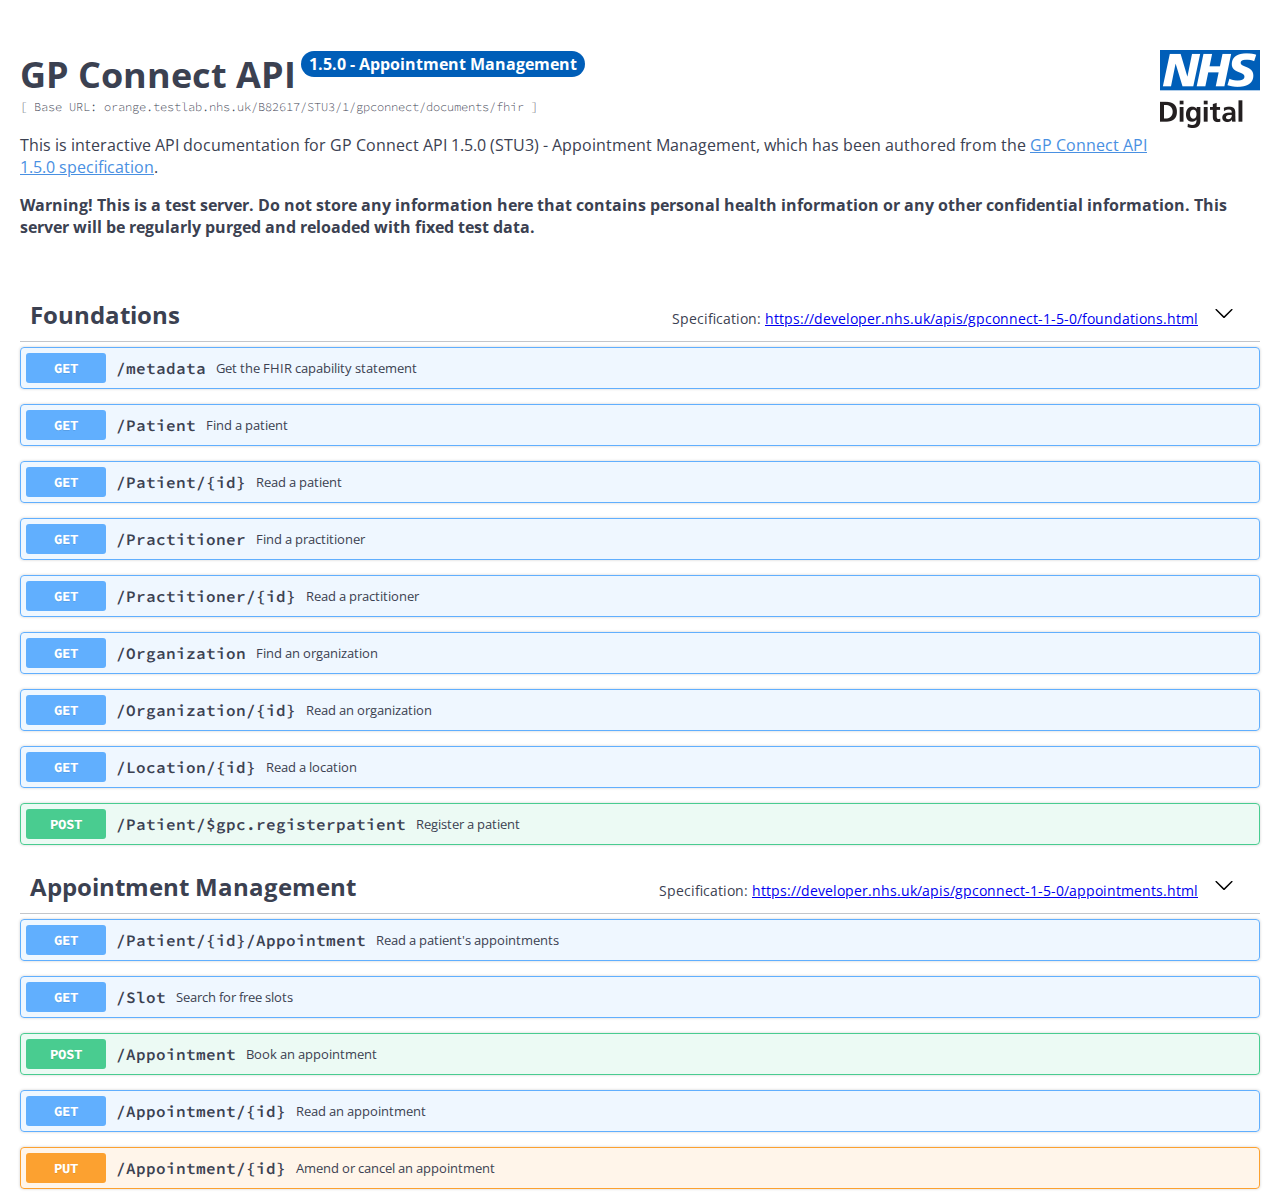
==== commit 05bd9981: "Update for GP Connect 1.5" ====
--- a/appointments/index.html
+++ b/appointments/index.html
@@ -3,7 +3,7 @@
 <html lang="en">
 <head>
   <meta charset="UTF-8">
-  <title>GP Connect 1.x Appointment Management/ Foundations - Interactive API Documentation</title>
+  <title>GP Connect 1.5 Appointment Management/ Foundations - Interactive API Documentation</title>
   <link href="https://fonts.googleapis.com/css?family=Open+Sans:400,700|Source+Code+Pro:300,600|Titillium+Web:400,600,700" rel="stylesheet">
   <link rel="stylesheet" type="text/css" href="../common-files/swagger-ui/swagger-ui.css" >
   <link rel="stylesheet" type="text/css" href="../common-files/custom-styles.css" >
